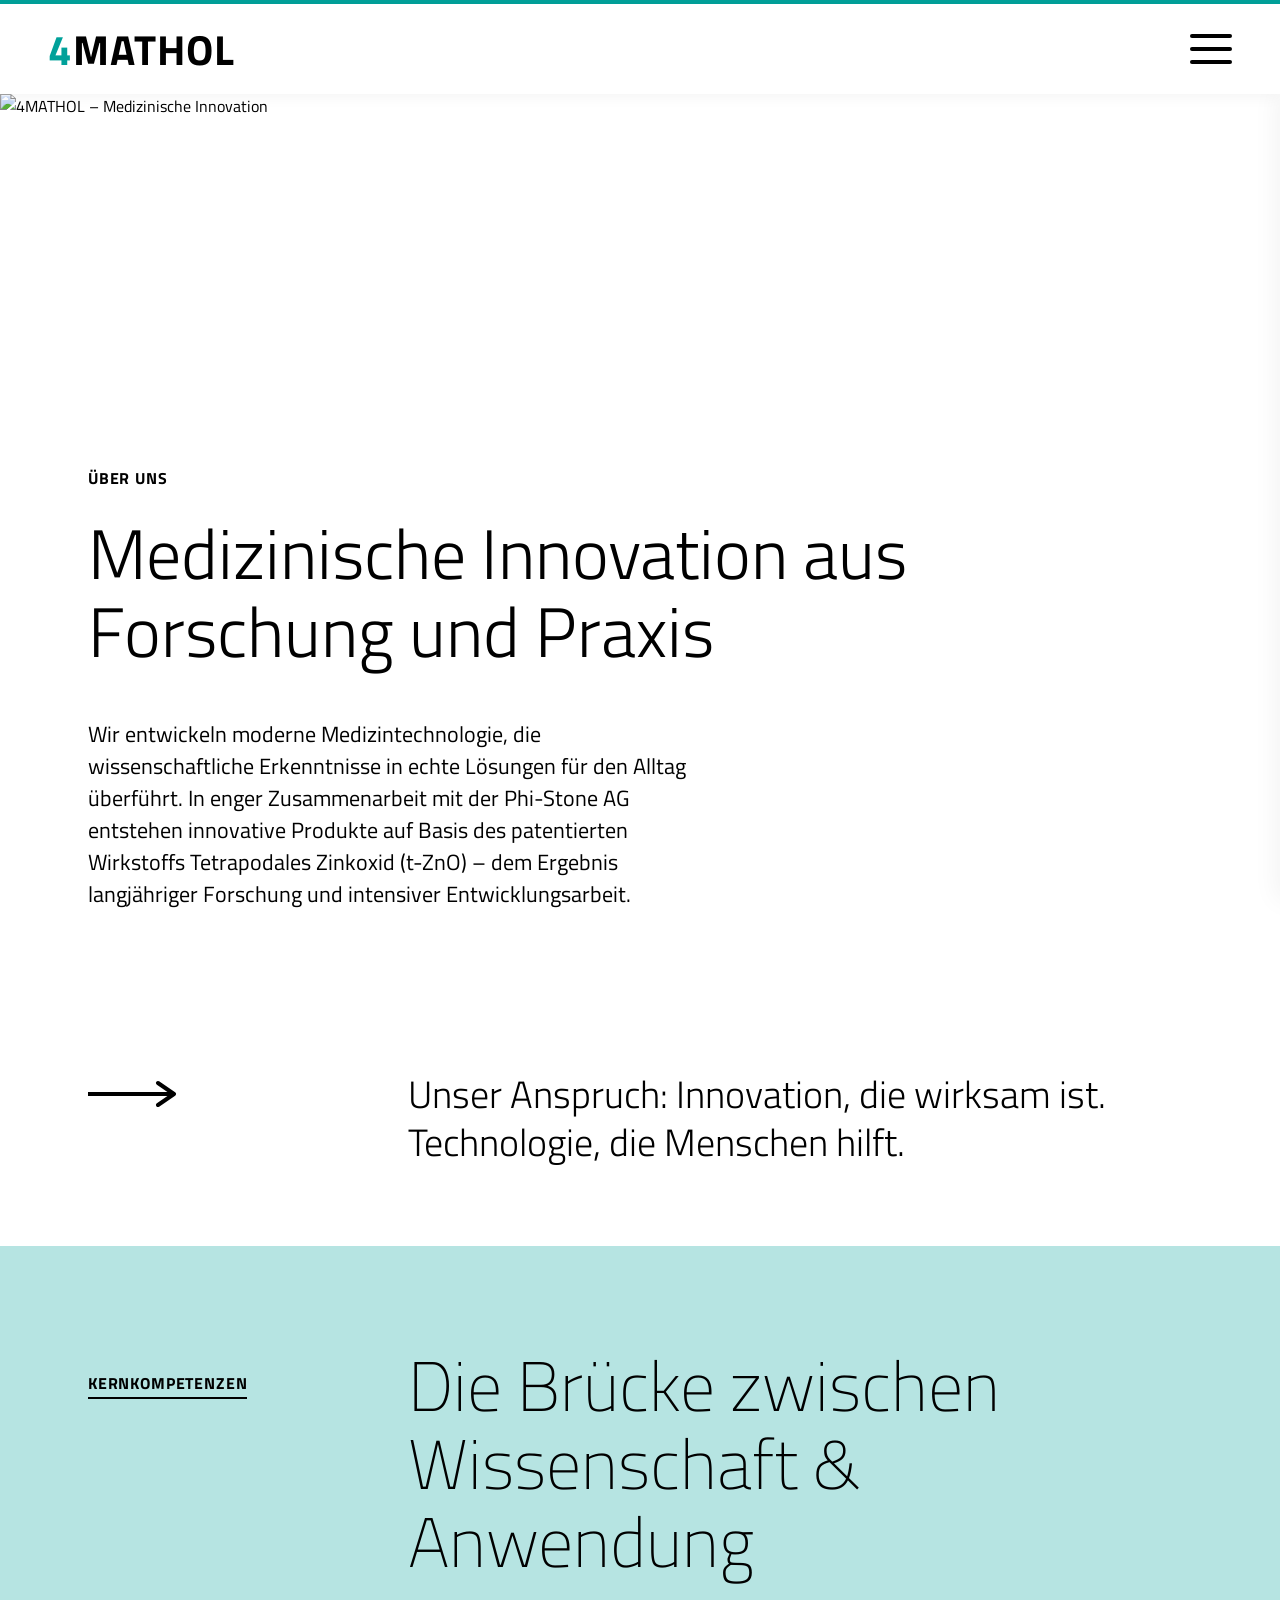
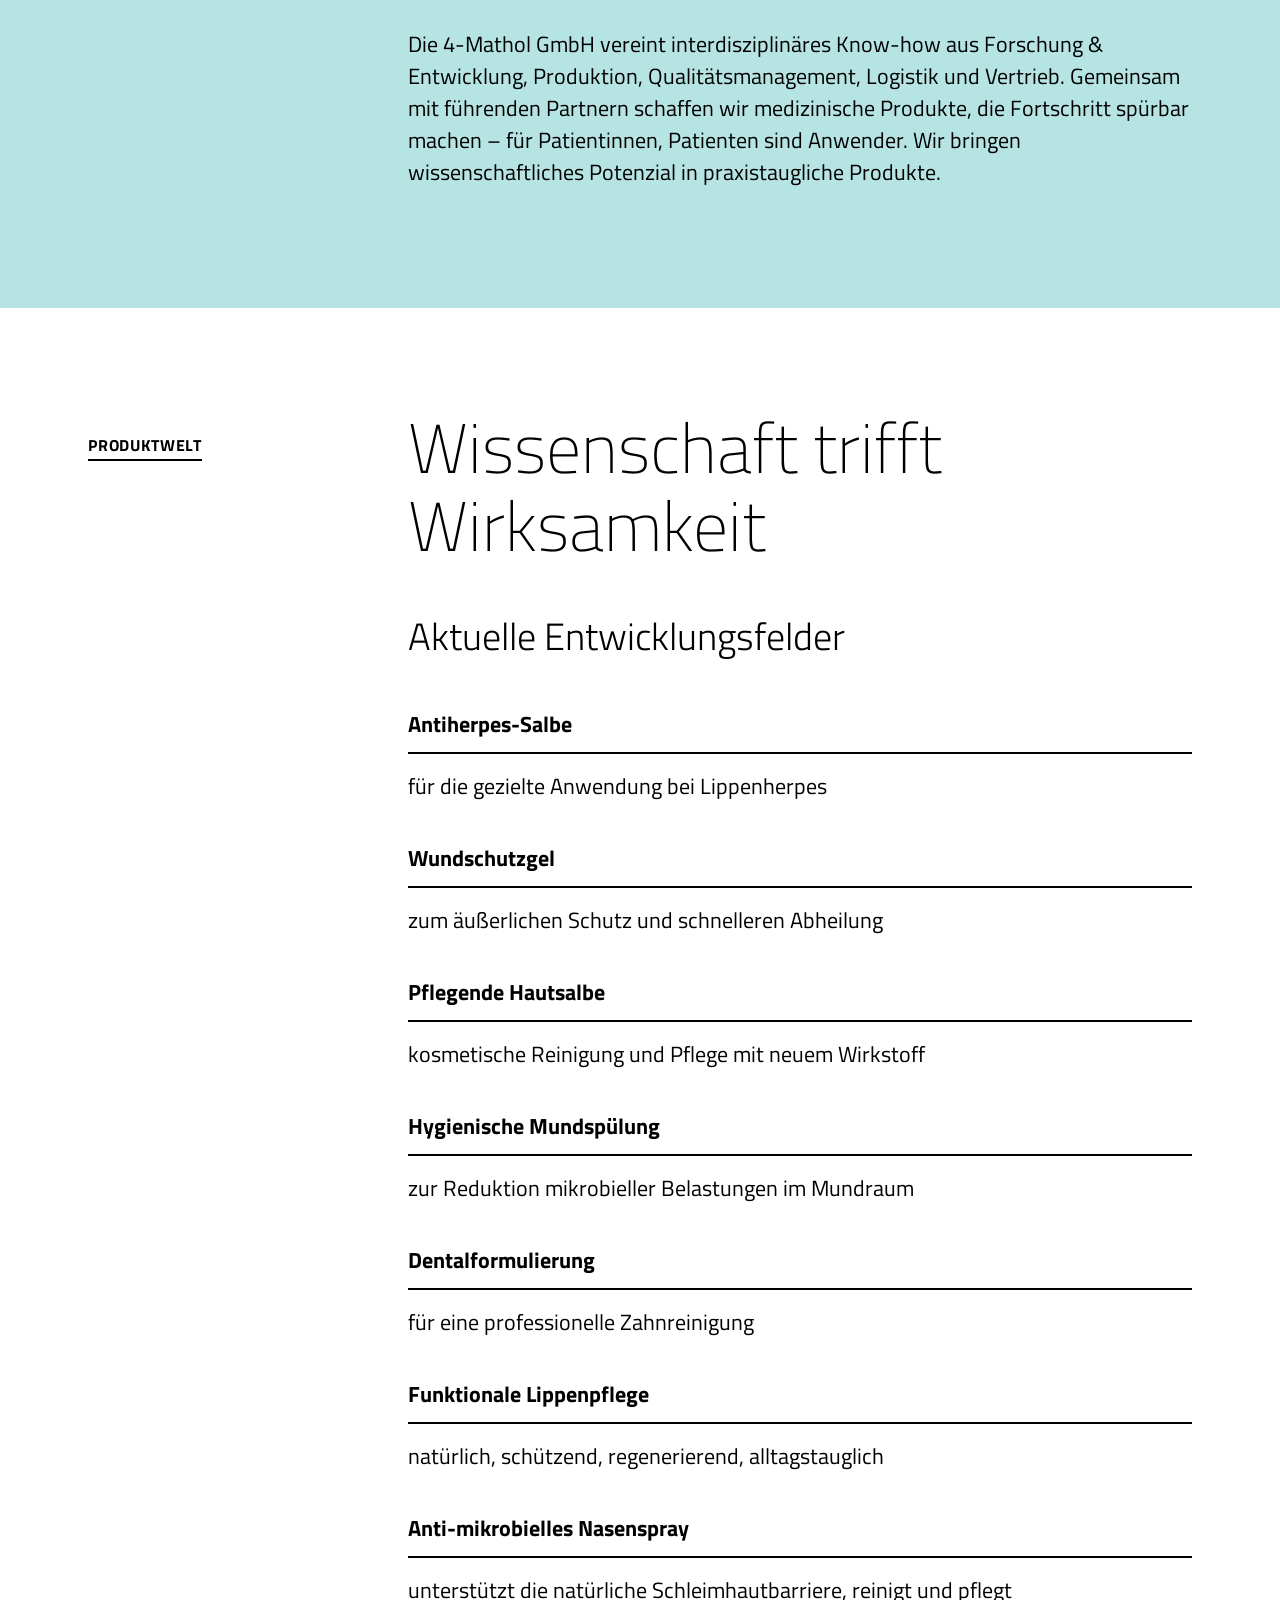
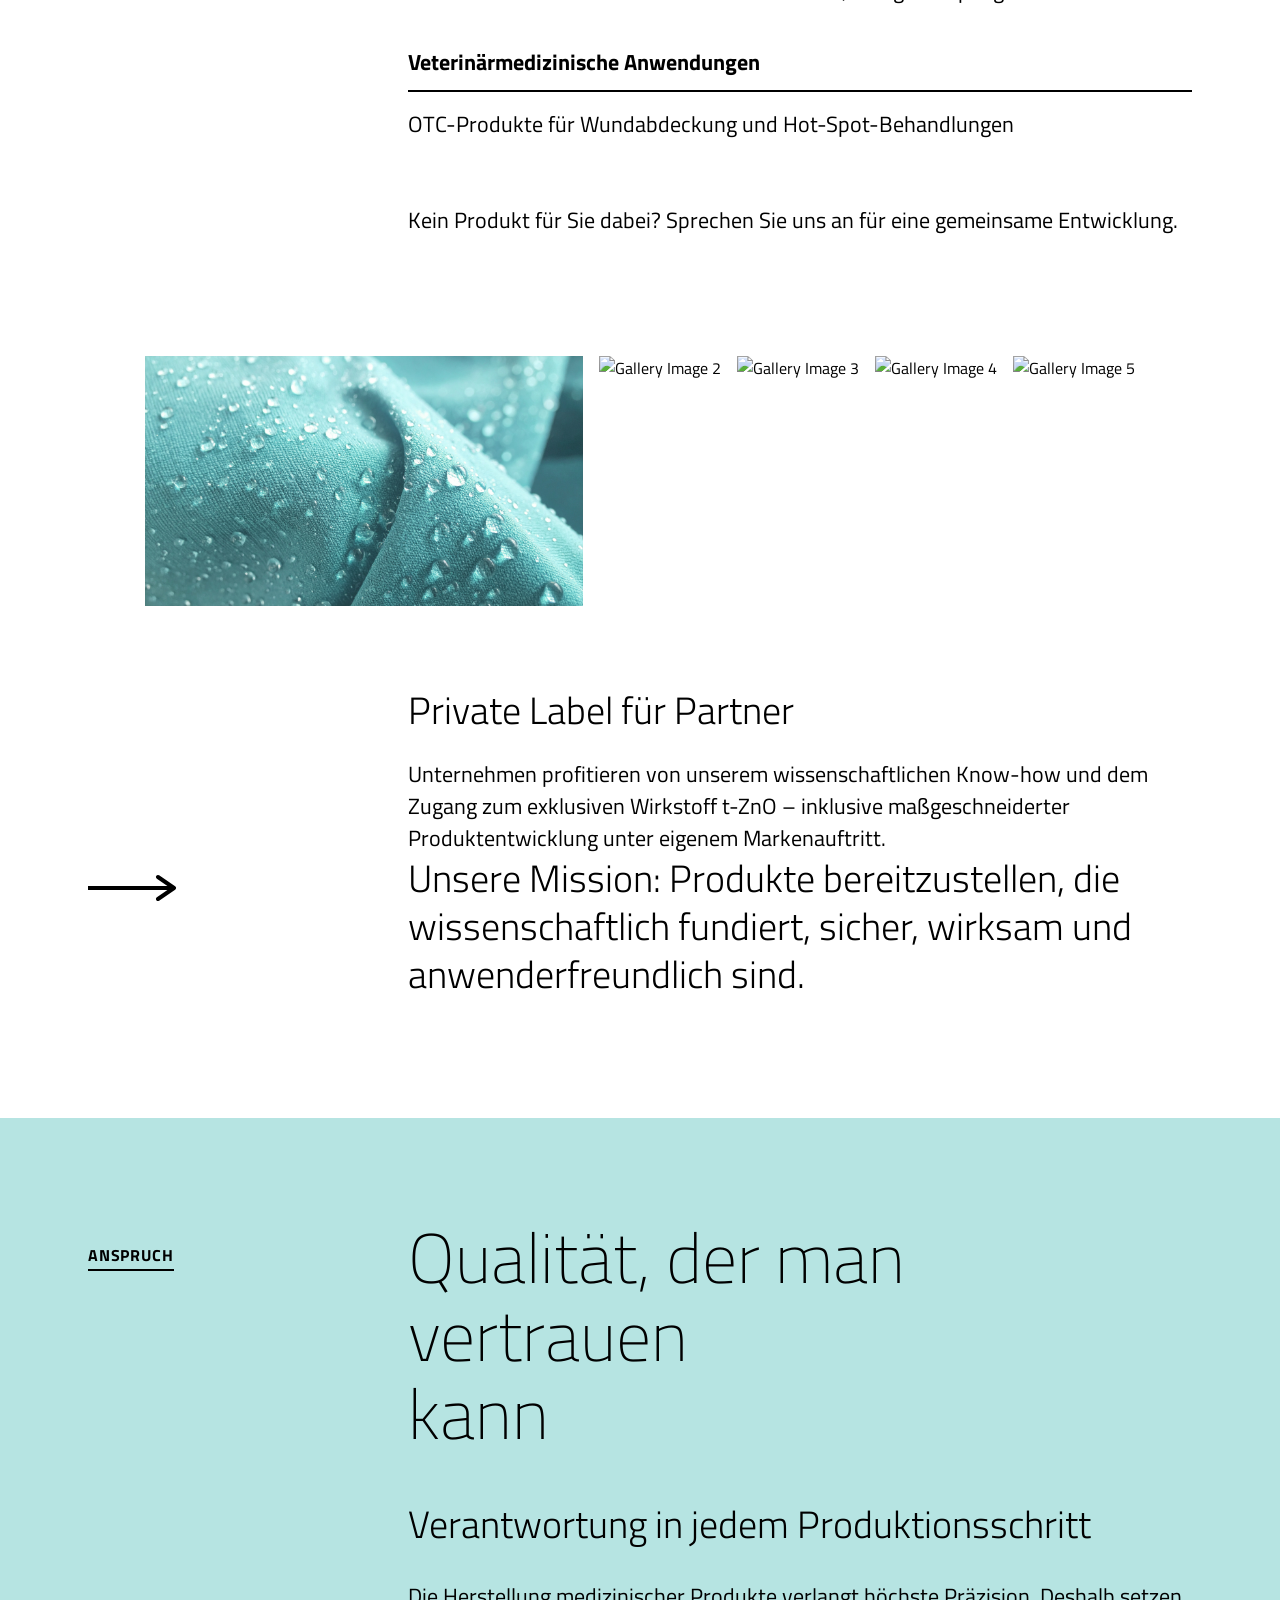
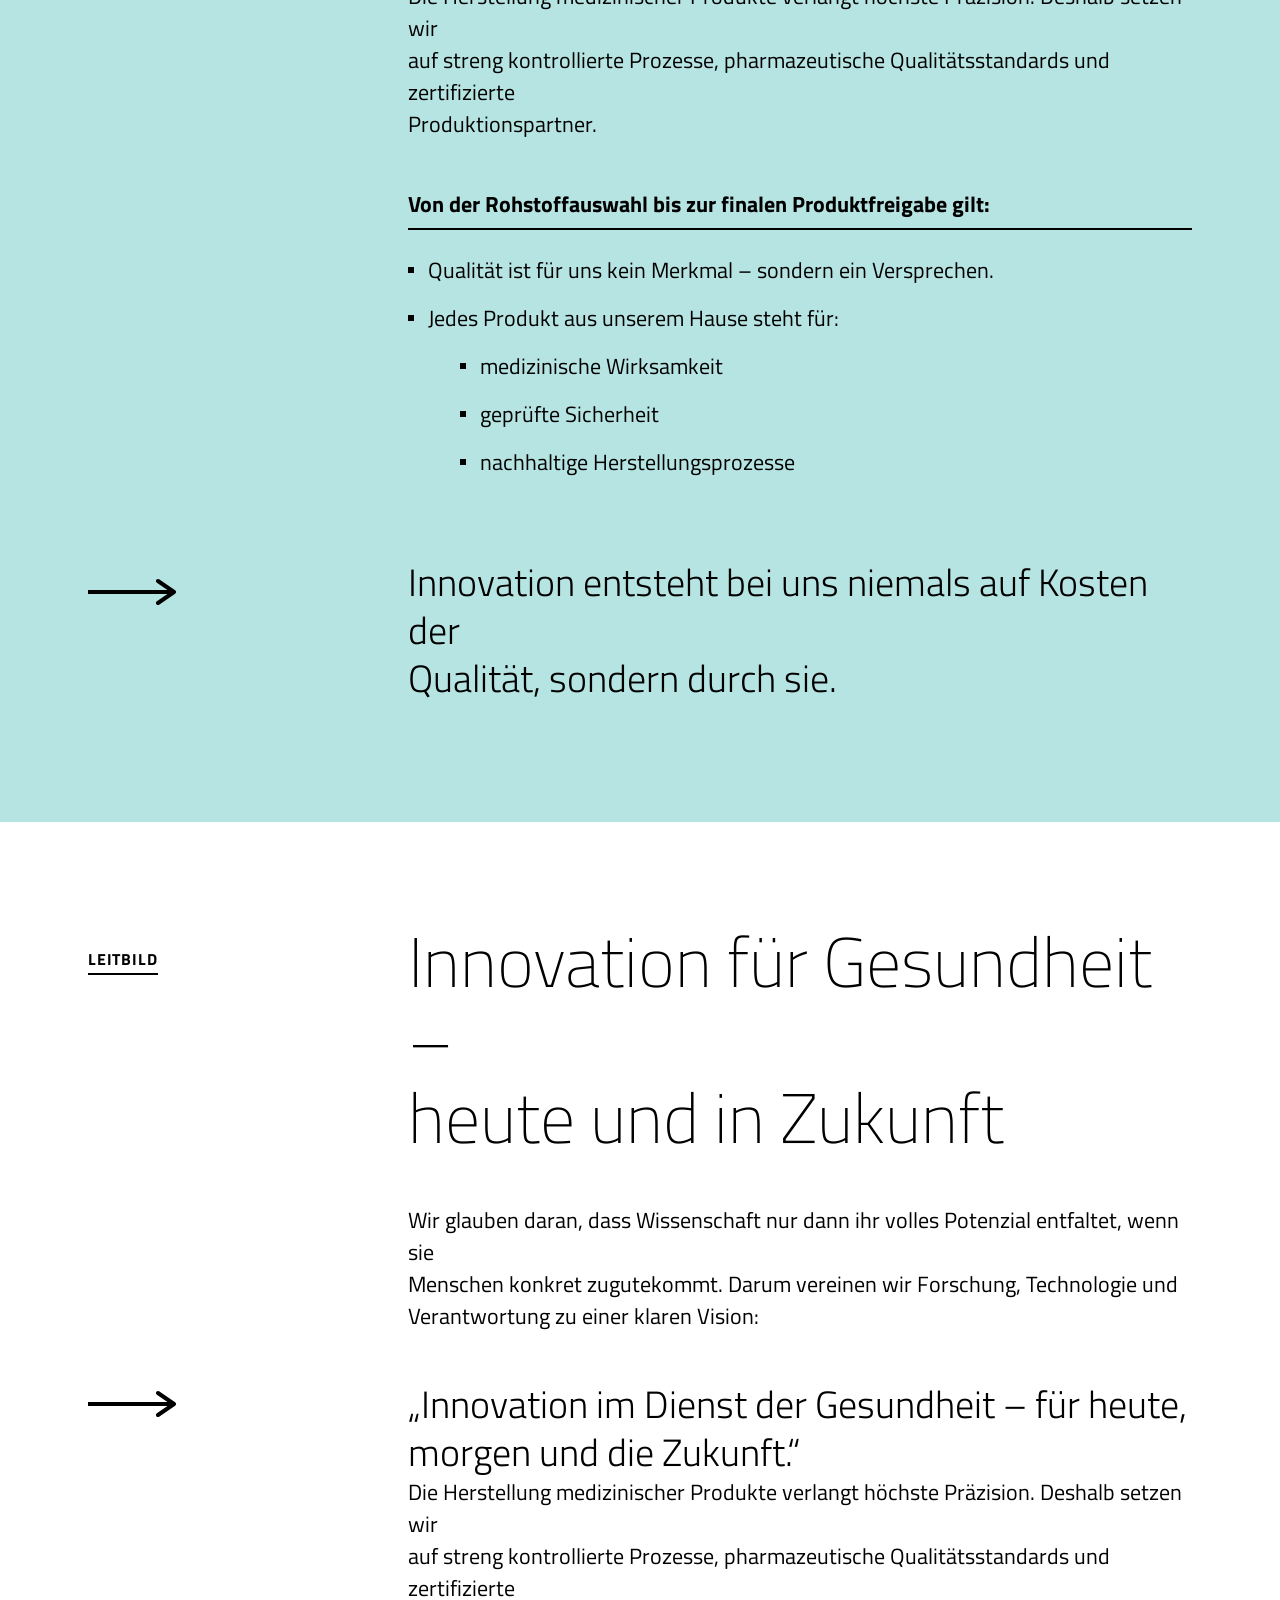
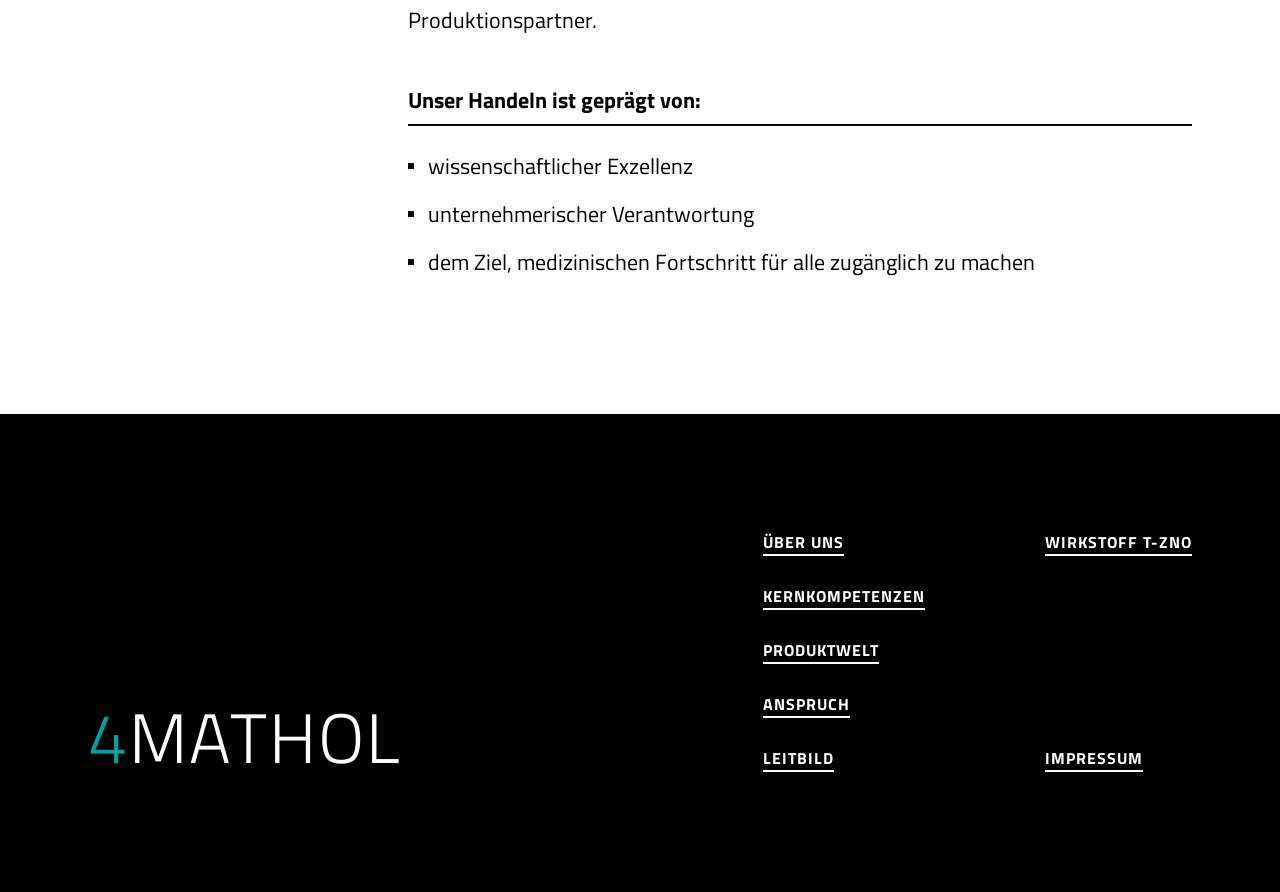
==== index.html @ 03e2a2c7 "Rename home-main.html to index.html for Vercel deployment" ====
<!DOCTYPE html>
<html lang="de">
<head>
  <meta charset="UTF-8" />
  <meta name="viewport" content="width=device-width, initial-scale=1.0" />
  <title>4MATHOL</title>
  <link rel="preconnect" href="https://fonts.googleapis.com" />
  <link rel="preconnect" href="https://fonts.gstatic.com" crossorigin />
  <link href="https://fonts.googleapis.com/css2?family=Titillium+Web:wght@200;300;400;600;700&display=swap" rel="stylesheet" />
  <link rel="stylesheet" href="style.css" />
</head>
<body>

  <!-- ── Navbar ── -->
  <header class="navbar">
    <a href="#" class="navbar__logo">
      <span class="navbar__logo-number">4</span>
      <span class="navbar__logo-text">MATHOL</span>
    </a>
    <button class="navbar__hamburger" aria-label="Menü öffnen">
      <span></span>
      <span></span>
      <span></span>
    </button>
  </header>

  <!-- ── Menu Overlay ── -->
  <div class="menu-overlay" id="menuOverlay">
    <div class="menu-overlay__content">
      <a href="index.html" class="menu-overlay__link">ÜBER UNS</a>
      <a href="index.html" class="menu-overlay__link">KERNKOMPETENZEN</a>
      <a href="index.html" class="menu-overlay__link">PRODUKTWELT</a>
      <a href="index.html" class="menu-overlay__link">ANSPRUCH</a>
      <a href="index.html" class="menu-overlay__link">LEITBILD</a>
      <a href="4Mathol und der Wirkstoff t-ZnO.html" class="menu-overlay__link">WIRKSTOFF T-ZnO</a>
      <a href="#" class="menu-overlay__link">IMPRESSUM</a>
    </div>
  </div>

  <!-- ── Hero ── -->
  <section class="hero">
    <img
      src="Public/images/Headerbild_AS-1776262522+169664974-300.png"
      alt="4MATHOL – Medizinische Innovation"
    />
  </section>

  <!-- ── Über Uns ── -->
  <section class="section-ueber-uns">
    <span class="section-label">Über uns</span>
    <h1 class="section-headline">
      Medizinische Innovation aus<br>
      Forschung und Praxis
    </h1>
    <p class="section-body">
      Wir entwickeln moderne Medizintechnologie, die wissenschaftliche Erkenntnisse in
      echte Lösungen für den Alltag überführt. In enger Zusammenarbeit mit der Phi-Stone
      AG entstehen innovative Produkte auf Basis des patentierten Wirkstoffs Tetrapodales
      Zinkoxid (t-ZnO) – dem Ergebnis langjähriger Forschung und intensiver
      Entwicklungsarbeit.
    </p>
  </section>

  <!-- ── Anspruch ── -->
  <section class="section-anspruch">
    <div class="container-2col">
      <div class="col-left">
        <svg width="90" height="28" viewBox="0 0 90 28" fill="none" xmlns="http://www.w3.org/2000/svg" class="anspruch-arrow">
          <path d="M0 14H86M70 3L86 14L70 25" stroke="black" stroke-width="4" stroke-linejoin="round" stroke-linecap="round"/>
        </svg>
      </div>
      <div class="col-right">
        <h2 class="anspruch-text">
          Unser Anspruch: Innovation, die wirksam ist.<br>
          Technologie, die Menschen hilft.
        </h2>
      </div>
    </div>
  </section>

  <!-- ── Kernkompetenzen ── -->
  <section class="section-kernkompetenzen">
    <div class="container-2col">
      <div class="col-left">
        <span class="kern-label">KERNKOMPETENZEN</span>
      </div>
      <div class="col-right">
        <h2 class="kern-headline">Die Brücke zwischen<br>Wissenschaft & Anwendung</h2>
        <p class="kern-body">
          Die 4-Mathol GmbH vereint interdisziplinäres Know-how aus Forschung & Entwicklung, Produktion, Qualitätsmanagement, Logistik und Vertrieb. Gemeinsam mit führenden Partnern schaffen wir medizinische Produkte, die Fortschritt spürbar machen – für Patientinnen, Patienten sind Anwender. Wir bringen wissenschaftliches Potenzial in praxistaugliche Produkte.
        </p>
      </div>
    </div>
  </section>

  <!-- ── Produktwelt ── -->
  <section class="section-produktwelt">
    <div class="container-2col">
      <div class="col-left">
        <span class="produkt-label">PRODUKTWELT</span>
      </div>
      <div class="col-right">
        <h2 class="produkt-headline">Wissenschaft trifft<br>Wirksamkeit</h2>
        <h3 class="produkt-subhead">Aktuelle Entwicklungsfelder</h3>
        
        <div class="produkt-list">
          <div class="produkt-item">
            <h4 class="produkt-title">Antiherpes-Salbe</h4>
            <p class="produkt-desc">für die gezielte Anwendung bei Lippenherpes</p>
          </div>
          <div class="produkt-item">
            <h4 class="produkt-title">Wundschutzgel</h4>
            <p class="produkt-desc">zum äußerlichen Schutz und schnelleren Abheilung</p>
          </div>
          <div class="produkt-item">
            <h4 class="produkt-title">Pflegende Hautsalbe</h4>
            <p class="produkt-desc">kosmetische Reinigung und Pflege mit neuem Wirkstoff</p>
          </div>
          <div class="produkt-item">
            <h4 class="produkt-title">Hygienische Mundspülung</h4>
            <p class="produkt-desc">zur Reduktion mikrobieller Belastungen im Mundraum</p>
          </div>
          <div class="produkt-item">
            <h4 class="produkt-title">Dentalformulierung</h4>
            <p class="produkt-desc">für eine professionelle Zahnreinigung</p>
          </div>
          <div class="produkt-item">
            <h4 class="produkt-title">Funktionale Lippenpflege</h4>
            <p class="produkt-desc">natürlich, schützend, regenerierend, alltagstauglich</p>
          </div>
          <div class="produkt-item">
            <h4 class="produkt-title">Anti-mikrobielles Nasenspray</h4>
            <p class="produkt-desc">unterstützt die natürliche Schleimhautbarriere, reinigt und pflegt</p>
          </div>
          <div class="produkt-item">
            <h4 class="produkt-title">Veterinärmedizinische Anwendungen</h4>
            <p class="produkt-desc">OTC-Produkte für Wundabdeckung und Hot-Spot-Behandlungen</p>
          </div>
        </div>

        <p class="produkt-footer">Kein Produkt für Sie dabei? Sprechen Sie uns an für eine gemeinsame Entwicklung.</p>
      </div>
    </div>
  </section>

  <!-- ── Image Gallery & Private Label ── -->
  <section class="section-privatelabel">
    <div class="image-gallery">
      <img src="Public/images/AdobeStock_1532538144-1.jpg" alt="Gallery Image 1" />
      <img src="Public/images/AdobeStock_158917552-1.jpg" alt="Gallery Image 2" />
      <img src="Public/images/AdobeStock_313424211-1.jpg" alt="Gallery Image 3" />
      <img src="Public/images/AdobeStock_387077274-1.jpg" alt="Gallery Image 4" />
      <img src="Public/images/AdobeStock_417827758-1.jpg" alt="Gallery Image 5" />
    </div>

    <div class="container-2col private-label-info">
      <div class="col-left"></div>
      <div class="col-right">
        <h3 class="private-label-title">Private Label für Partner</h3>
        <p class="private-label-desc">
          Unternehmen profitieren von unserem wissenschaftlichen Know-how und dem Zugang
          zum exklusiven Wirkstoff t-ZnO – inklusive maßgeschneiderter Produktentwicklung
          unter eigenem Markenauftritt.
        </p>
      </div>
    </div>

    <div class="container-2col mission-info">
      <div class="col-left">
        <svg width="90" height="28" viewBox="0 0 90 28" fill="none" xmlns="http://www.w3.org/2000/svg" class="anspruch-arrow">
          <path d="M0 14H86M70 3L86 14L70 25" stroke="black" stroke-width="4" stroke-linejoin="round" stroke-linecap="round"/>
        </svg>
      </div>
      <div class="col-right">
        <h2 class="mission-text">
          Unsere Mission: Produkte bereitzustellen, die<br>
          wissenschaftlich fundiert, sicher, wirksam und<br>
          anwenderfreundlich sind.
        </h2>
      </div>
    </div>
  </section>

  <!-- ── Anspruch: Qualität ── -->
  <section class="section-qualitaet">
    <div class="container-2col">
      <div class="col-left">
        <span class="kern-label">ANSPRUCH</span>
      </div>
      <div class="col-right">
        <h2 class="qualitaet-headline">Qualität, der man vertrauen<br>kann</h2>
        <h3 class="qualitaet-subhead">Verantwortung in jedem Produktionsschritt</h3>
        <p class="qualitaet-body">
          Die Herstellung medizinischer Produkte verlangt höchste Präzision. Deshalb setzen wir<br>
          auf streng kontrollierte Prozesse, pharmazeutische Qualitätsstandards und zertifizierte<br>
          Produktionspartner.
        </p>

        <div class="qualitaet-list-container">
          <h4 class="qualitaet-list-title">Von der Rohstoffauswahl bis zur finalen Produktfreigabe gilt:</h4>
          
          <ul class="qualitaet-list">
            <li>Qualität ist für uns kein Merkmal – sondern ein Versprechen.</li>
            <li>Jedes Produkt aus unserem Hause steht für:
              <ul class="qualitaet-sublist">
                <li>medizinische Wirksamkeit</li>
                <li>geprüfte Sicherheit</li>
                <li>nachhaltige Herstellungsprozesse</li>
              </ul>
            </li>
          </ul>
        </div>
      </div>
    </div>

    <div class="container-2col mission-info">
      <div class="col-left">
        <svg width="90" height="28" viewBox="0 0 90 28" fill="none" xmlns="http://www.w3.org/2000/svg" class="anspruch-arrow">
          <path d="M0 14H86M70 3L86 14L70 25" stroke="black" stroke-width="4" stroke-linejoin="round" stroke-linecap="round"/>
        </svg>
      </div>
      <div class="col-right">
        <h2 class="mission-text">
          Innovation entsteht bei uns niemals auf Kosten der<br>
          Qualität, sondern durch sie.
        </h2>
      </div>
    </div>
  </section>

  <!-- ── Section: Leitbild ── -->
  <section class="section-leitbild">
    <div class="container-2col">
      <div class="col-left">
        <span class="kern-label">LEITBILD</span>
      </div>
      <div class="col-right">
        <h2 class="leitbild-headline">Innovation für Gesundheit –<br>heute und in Zukunft</h2>
        <p class="leitbild-body">
          Wir glauben daran, dass Wissenschaft nur dann ihr volles Potenzial entfaltet, wenn sie<br>
          Menschen konkret zugutekommt. Darum vereinen wir Forschung, Technologie und<br>
          Verantwortung zu einer klaren Vision:
        </p>
      </div>
    </div>

    <div class="container-2col leitbild-quote-section">
      <div class="col-left">
        <svg width="90" height="28" viewBox="0 0 90 28" fill="none" xmlns="http://www.w3.org/2000/svg" class="anspruch-arrow">
          <path d="M0 14H86M70 3L86 14L70 25" stroke="black" stroke-width="4" stroke-linejoin="round" stroke-linecap="round"/>
        </svg>
      </div>
      <div class="col-right">
        <h2 class="leitbild-quote">
          „Innovation im Dienst der Gesundheit – für heute,<br>
          morgen und die Zukunft.“
        </h2>
      </div>
    </div>

    <div class="container-2col">
      <div class="col-left"></div>
      <div class="col-right">
        <p class="leitbild-body">
          Die Herstellung medizinischer Produkte verlangt höchste Präzision. Deshalb setzen wir<br>
          auf streng kontrollierte Prozesse, pharmazeutische Qualitätsstandards und zertifizierte<br>
          Produktionspartner.
        </p>

        <div class="leitbild-list-container">
          <h4 class="leitbild-list-title">Unser Handeln ist geprägt von:</h4>
          <ul class="leitbild-list">
            <li>wissenschaftlicher Exzellenz</li>
            <li>unternehmerischer Verantwortung</li>
            <li>dem Ziel, medizinischen Fortschritt für alle zugänglich zu machen</li>
          </ul>
        </div>
      </div>
    </div>
  </section>

  <!-- ── Footer ── -->
  <footer class="footer">
    <div class="footer__container">
      <a href="#" class="footer__logo">
        <span class="footer__logo-number">4</span><span class="footer__logo-text">MATHOL</span>
      </a>
      <div class="footer__links">
        <div class="footer__col">
          <a href="#" class="footer__link">ÜBER UNS</a>
          <a href="#" class="footer__link">KERNKOMPETENZEN</a>
          <a href="#" class="footer__link">PRODUKTWELT</a>
          <a href="#" class="footer__link">ANSPRUCH</a>
          <a href="#" class="footer__link">LEITBILD</a>
        </div>
        <div class="footer__col footer__col--right">
          <a href="4Mathol und der Wirkstoff t-ZnO.html" class="footer__link">WIRKSTOFF T-ZnO</a>
          <a href="#" class="footer__link">IMPRESSUM</a>
        </div>
      </div>
    </div>
  </footer>

  <script>
    document.addEventListener("DOMContentLoaded", () => {
      const hamburger = document.querySelector('.navbar__hamburger');
      const overlay = document.getElementById('menuOverlay');
      const links = document.querySelectorAll('.menu-overlay__link');

      if (hamburger && overlay) {
        hamburger.addEventListener('click', () => {
          overlay.classList.toggle('open');
          hamburger.classList.toggle('open');
        });

        links.forEach(link => {
          link.addEventListener('click', () => {
            overlay.classList.remove('open');
            hamburger.classList.remove('open');
          });
        });
      }
    });
  </script>
</body>
</html>
---- style.css ----
/* ── Design Tokens ────────────────────────────────────────── */
:root {
  --color-white:      #FFFFFF;
  --color-teal:       #00A19A;
  --color-teal-light: #B6E4E2;
  --color-black:      #000000;

  --font-family: 'Titillium Web', sans-serif;

  --fs-70: 70px;
  --fs-38: 38px;
  --fs-22: 22px;
  --fs-16: 16px;

  --lh-78: 78px;
  --lh-48: 48px;
  --lh-32: 32px;
  --lh-24: 24px;

  --fw-200: 200;
  --fw-300: 300;
  --fw-400: 400;
  --fw-700: 700;
}

/* ── Reset ───────────────────────────────────────────────── */
*, *::before, *::after {
  box-sizing: border-box;
  margin: 0;
  padding: 0;
}

body {
  font-family: var(--font-family);
  color: var(--color-black);
  background: var(--color-white);
  overflow-x: hidden;
}

/* ── Top accent line ─────────────────────────────────────── */
body::before {
  content: '';
  display: block;
  width: 100%;
  height: 4px;
  background: var(--color-teal);
}

/* ── Navbar ──────────────────────────────────────────────── */
.navbar {
  display: flex;
  align-items: center;
  justify-content: space-between;
  padding: 24px 48px;
  background: var(--color-white);
  position: sticky;
  top: 0;
  z-index: 100;
  box-shadow: 0 2px 15px rgba(0,0,0,0.05);
}

.navbar__logo {
  display: flex;
  align-items: baseline;
  font-family: var(--font-family);
  font-weight: var(--fw-700);
  font-size: 42px;
  letter-spacing: 1px;
  text-decoration: none;
  line-height: 1;
}

.navbar__logo-number {
  color: var(--color-teal);
}

.navbar__logo-text {
  color: var(--color-black);
}

.navbar__hamburger {
  display: flex;
  flex-direction: column;
  justify-content: space-between;
  width: 42px;
  height: 30px;
  cursor: pointer;
  background: none;
  border: none;
  padding: 0;
}

.navbar__hamburger span {
  display: block;
  width: 100%;
  height: 4px;
  background: var(--color-black);
  border-radius: 2px;
}

/* ── Hero ────────────────────────────────────────────────── */
.hero {
  width: 100%;
  height: 300px;
  overflow: hidden;
  position: relative;
}

.hero img {
  width: 100%;
  height: 100%;
  object-fit: cover;
  object-position: center center;
  display: block;
}

/* ── Section: Über Uns ───────────────────────────────────── */
.section-ueber-uns {
  padding: 72px 48px 80px;
  max-width: 1200px;
  margin: 0 auto;
}

.section-label {
  font-family: var(--font-family);
  font-weight: var(--fw-700);
  font-size: var(--fs-16);
  line-height: var(--lh-24);
  letter-spacing: 0.83px;
  text-transform: uppercase;
  color: var(--color-black);
  margin-bottom: 24px;
  display: block;
}

.section-headline {
  font-family: var(--font-family);
  font-weight: var(--fw-300);
  font-size: var(--fs-70);
  line-height: var(--lh-78);
  letter-spacing: 0;
  color: var(--color-black);
  margin-bottom: 48px;
  max-width: 820px;
}

.section-body {
  font-family: var(--font-family);
  font-weight: var(--fw-400);
  font-size: var(--fs-22);
  line-height: var(--lh-32);
  letter-spacing: 0;
  color: var(--color-black);
  max-width: 620px;
}

/* ── Section: Anspruch ─────────────────────────────────────── */
.section-anspruch {
  background-color: var(--color-white);
  padding: 80px 0 80px;
}

.section-anspruch .container-2col {
  display: grid;
  grid-template-columns: 320px 1fr;
  max-width: 1200px;
  margin: 0 auto;
  padding: 0 48px;
  align-items: start;
}

.anspruch-arrow {
  margin-top: 10px;
}

.anspruch-text {
  font-family: var(--font-family);
  font-style: normal;
  font-weight: var(--fw-300);
  font-size: var(--fs-38);
  line-height: var(--lh-48);
  color: var(--color-black);
}

/* ── Section: Kernkompetenzen ──────────────────────────────── */
.section-kernkompetenzen {
  background-color: var(--color-teal-light);
  padding: 100px 0 120px;
}

.section-kernkompetenzen .container-2col {
  display: grid;
  grid-template-columns: 320px 1fr;
  max-width: 1200px;
  margin: 0 auto;
  padding: 0 48px;
  align-items: start;
}

.kern-label {
  font-family: var(--font-family);
  font-style: normal;
  font-weight: var(--fw-700);
  font-size: var(--fs-16);
  line-height: var(--lh-24);
  letter-spacing: 0.83px;
  color: var(--color-black);
  text-transform: uppercase;
  display: inline-block;
  border-bottom: 2px solid var(--color-black);
  padding-bottom: 2px;
  margin-top: 25px;
}

.kern-headline {
  font-family: var(--font-family);
  font-style: normal;
  font-weight: var(--fw-200);
  font-size: var(--fs-70);
  line-height: var(--lh-78);
  color: var(--color-black);
  margin-bottom: 48px;
}

.kern-body {
  font-family: var(--font-family);
  font-style: normal;
  font-weight: var(--fw-400);
  font-size: var(--fs-22);
  line-height: var(--lh-32);
  color: var(--color-black);
}

@media (max-width: 900px) {
  .section-anspruch .container-2col,
  .section-kernkompetenzen .container-2col {
    grid-template-columns: 1fr;
    gap: 32px;
  }
  .kern-label {
    margin-top: 0;
  }
}

/* ── Section: Produktwelt ──────────────────────────────────── */
.section-produktwelt {
  background-color: var(--color-white);
  padding: 100px 0 120px;
}

.section-produktwelt .container-2col {
  display: grid;
  grid-template-columns: 320px 1fr;
  max-width: 1200px;
  margin: 0 auto;
  padding: 0 48px;
  align-items: start;
}

.produkt-label {
  font-family: var(--font-family);
  font-style: normal;
  font-weight: var(--fw-700);
  font-size: var(--fs-16);
  line-height: var(--lh-24);
  letter-spacing: 0.83px;
  color: var(--color-black);
  text-transform: uppercase;
  display: inline-block;
  border-bottom: 2px solid var(--color-black);
  padding-bottom: 2px;
  margin-top: 25px;
}

.produkt-headline {
  font-family: var(--font-family);
  font-style: normal;
  font-weight: var(--fw-200);
  font-size: var(--fs-70);
  line-height: var(--lh-78);
  color: var(--color-black);
  margin-bottom: 48px;
}

.produkt-subhead {
  font-family: var(--font-family);
  font-style: normal;
  font-weight: var(--fw-300);
  font-size: var(--fs-38);
  line-height: var(--lh-48);
  color: var(--color-black);
  margin-bottom: 48px;
}

.produkt-list {
  display: flex;
  flex-direction: column;
  gap: 40px;
  margin-bottom: 64px;
}

.produkt-item {
  display: flex;
  flex-direction: column;
}

.produkt-title {
  font-family: var(--font-family);
  font-style: normal;
  font-weight: var(--fw-700);
  font-size: var(--fs-22);
  line-height: var(--lh-32);
  color: var(--color-black);
  padding-bottom: 12px;
  border-bottom: 2px solid var(--color-black);
  margin-bottom: 16px;
}

.produkt-desc {
  font-family: var(--font-family);
  font-style: normal;
  font-weight: var(--fw-400);
  font-size: var(--fs-22);
  line-height: var(--lh-32);
  color: var(--color-black);
}

.produkt-footer {
  font-family: var(--font-family);
  font-style: normal;
  font-weight: var(--fw-400);
  font-size: var(--fs-22);
  line-height: var(--lh-32);
  color: var(--color-black);
}

@media (max-width: 900px) {
  .section-produktwelt .container-2col {
    grid-template-columns: 1fr;
    gap: 32px;
  }
  .produkt-label {
    margin-top: 0;
  }
}

/* ── Section: Private Label ────────────────────────────────── */
.section-privatelabel {
  background-color: var(--color-white);
  padding: 0 0 120px;
}

.image-gallery {
  display: flex;
  gap: 16px;
  width: 100vw;
  position: relative;
  left: 50%;
  right: 50%;
  margin-left: -50vw;
  margin-right: -50vw;
  overflow: hidden;
  margin-bottom: 80px;
  justify-content: center;
}

.image-gallery img {
  height: 250px;
  width: auto;
  object-fit: cover;
  flex-shrink: 0;
}

.section-privatelabel .container-2col {
  display: grid;
  grid-template-columns: 320px 1fr;
  max-width: 1200px;
  margin: 0 auto;
  padding: 0 48px;
  align-items: start;
}

.private-label-info {
  margin-bottom: 120px;
}

.private-label-title {
  font-family: var(--font-family);
  font-style: normal;
  font-weight: var(--fw-300);
  font-size: var(--fs-38);
  line-height: var(--lh-48);
  color: var(--color-black);
  margin-bottom: 24px;
}

.private-label-desc {
  font-family: var(--font-family);
  font-style: normal;
  font-weight: var(--fw-400);
  font-size: var(--fs-22);
  line-height: var(--lh-32);
  color: var(--color-black);
  max-width: 860px;
}

.mission-text {
  font-family: var(--font-family);
  font-style: normal;
  font-weight: var(--fw-300);
  font-size: var(--fs-38);
  line-height: var(--lh-48);
  color: var(--color-black);
}

.mission-info .col-left {
  margin-top: 10px;
}

@media (max-width: 900px) {
  .section-privatelabel .container-2col {
    grid-template-columns: 1fr;
    gap: 32px;
  }
  .image-gallery {
    justify-content: flex-start;
    overflow-x: auto;
  }
}

/* ── Section: Qualität ─────────────────────────────────────── */
.section-qualitaet {
  background-color: var(--color-teal-light);
  padding: 100px 0 120px;
}

.section-qualitaet .container-2col {
  display: grid;
  grid-template-columns: 320px 1fr;
  max-width: 1200px;
  margin: 0 auto;
  padding: 0 48px;
  align-items: start;
}

.qualitaet-headline {
  font-family: var(--font-family);
  font-style: normal;
  font-weight: var(--fw-200);
  font-size: var(--fs-70);
  line-height: var(--lh-78);
  color: var(--color-black);
  margin-bottom: 48px;
}

.qualitaet-subhead {
  font-family: var(--font-family);
  font-style: normal;
  font-weight: var(--fw-300);
  font-size: var(--fs-38);
  line-height: var(--lh-48);
  color: var(--color-black);
  margin-bottom: 32px;
}

.qualitaet-body {
  font-family: var(--font-family);
  font-style: normal;
  font-weight: var(--fw-400);
  font-size: var(--fs-22);
  line-height: var(--lh-32);
  color: var(--color-black);
  max-width: 860px;
  margin-bottom: 48px;
}

.qualitaet-list-container {
  margin-bottom: 80px;
  max-width: 900px;
}

.qualitaet-list-title {
  font-family: var(--font-family);
  font-style: normal;
  font-weight: var(--fw-700);
  font-size: var(--fs-22);
  line-height: var(--lh-32);
  color: var(--color-black);
  padding-bottom: 8px;
  border-bottom: 2px solid var(--color-black);
  margin-bottom: 24px;
}

.qualitaet-list {
  list-style: none;
  padding: 0;
  margin: 0;
}

.qualitaet-list > li {
  font-family: var(--font-family);
  font-style: normal;
  font-weight: var(--fw-400);
  font-size: var(--fs-22);
  line-height: var(--lh-32);
  color: var(--color-black);
  position: relative;
  padding-left: 20px;
  margin-bottom: 16px;
}

.qualitaet-list > li::before {
  content: '';
  position: absolute;
  left: 0;
  top: 13px;
  width: 6px;
  height: 6px;
  background-color: var(--color-black);
}

.qualitaet-sublist {
  list-style: none;
  padding: 0;
  margin: 16px 0 0 32px;
}

.qualitaet-sublist > li {
  font-family: var(--font-family);
  font-style: normal;
  font-weight: var(--fw-400);
  font-size: var(--fs-22);
  line-height: var(--lh-32);
  color: var(--color-black);
  position: relative;
  padding-left: 20px;
  margin-bottom: 16px;
}

.qualitaet-sublist > li::before {
  content: '';
  position: absolute;
  left: 0;
  top: 13px;
  width: 6px;
  height: 6px;
  background-color: var(--color-black);
}

@media (max-width: 900px) {
  .section-qualitaet .container-2col {
    grid-template-columns: 1fr;
    gap: 32px;
  }
}

/* ── Section: Leitbild ─────────────────────────────────────── */
.section-leitbild {
  background-color: var(--color-white);
  padding: 100px 0 120px;
}

.section-leitbild .container-2col {
  display: grid;
  grid-template-columns: 320px 1fr;
  max-width: 1200px;
  margin: 0 auto;
  padding: 0 48px;
  align-items: start;
}

.leitbild-headline {
  font-family: var(--font-family);
  font-style: normal;
  font-weight: var(--fw-200);
  font-size: var(--fs-70);
  line-height: var(--lh-78);
  color: var(--color-black);
  margin-bottom: 48px;
}

.leitbild-body {
  font-family: var(--font-family);
  font-style: normal;
  font-weight: var(--fw-400);
  font-size: var(--fs-22);
  line-height: var(--lh-32);
  color: var(--color-black);
  max-width: 860px;
  margin-bottom: 48px;
}

.leitbild-quote-section {
  margin-bottom: 48px;
}

.leitbild-quote {
  font-family: var(--font-family);
  font-style: normal;
  font-weight: var(--fw-300);
  font-size: var(--fs-38);
  line-height: var(--lh-48);
  color: var(--color-black);
  max-width: 860px;
}

.leitbild-list-container {
  margin-bottom: 0px;
  max-width: 900px;
}

.leitbild-list-title {
  font-family: var(--font-family);
  font-style: normal;
  font-weight: var(--fw-700);
  font-size: var(--fs-22);
  line-height: var(--lh-32);
  color: var(--color-black);
  padding-bottom: 8px;
  border-bottom: 2px solid var(--color-black);
  margin-bottom: 24px;
}

.leitbild-list {
  list-style: none;
  padding: 0;
  margin: 0;
}

.leitbild-list > li {
  font-family: var(--font-family);
  font-style: normal;
  font-weight: var(--fw-400);
  font-size: var(--fs-22);
  line-height: var(--lh-32);
  color: var(--color-black);
  position: relative;
  padding-left: 20px;
  margin-bottom: 16px;
}

.leitbild-list > li::before {
  content: '';
  position: absolute;
  left: 0;
  top: 13px;
  width: 6px;
  height: 6px;
  background-color: var(--color-black);
}

@media (max-width: 900px) {
  .section-leitbild .container-2col {
    grid-template-columns: 1fr;
    gap: 32px;
  }
}

/* ── Section: t-ZnO Intro ──────────────────────────────────── */
.section-tzno-intro {
  background-color: var(--color-white);
  padding: 80px 0;
}

.section-tzno-intro .container-2col {
  display: grid;
  grid-template-columns: 320px 1fr;
  max-width: 1200px;
  margin: 0 auto;
  padding: 0 48px;
  align-items: start;
}

.headline-tzno {
  font-family: var(--font-family);
  font-style: normal;
  font-weight: var(--fw-200);
  font-size: var(--fs-70);
  line-height: var(--lh-78);
  color: var(--color-teal);
}

@media (max-width: 900px) {
  .section-tzno-intro .container-2col {
    grid-template-columns: 1fr;
    gap: 32px;
  }
}

/* ── Section: t-ZnO Beschreibung ───────────────────────────── */
.section-tzno-beschreibung {
  background-color: var(--color-white);
  padding: 20px 0 100px;
}

.section-tzno-beschreibung .container-2col {
  display: grid;
  grid-template-columns: 320px 1fr;
  max-width: 1200px;
  margin: 0 auto;
  padding: 0 48px;
  align-items: start;
}

@media (max-width: 900px) {
  .section-tzno-beschreibung .container-2col {
    grid-template-columns: 1fr;
    gap: 32px;
  }
}

/* ── Section: Wirkprinzip ──────────────────────────────────── */
.section-wirkprinzip {
  background-color: var(--color-teal-light);
  padding: 100px 0 120px;
}

.section-wirkprinzip .container-2col {
  display: grid;
  grid-template-columns: 320px 1fr;
  max-width: 1200px;
  margin: 0 auto;
  padding: 0 48px;
  align-items: start;
}

@media (max-width: 900px) {
  .section-wirkprinzip .container-2col {
    grid-template-columns: 1fr;
    gap: 32px;
  }
}

/* ── Section: Patente ──────────────────────────────────────── */
.section-patente {
  background-color: var(--color-teal);
  padding: 100px 0 120px;
}

.section-patente .container-2col {
  display: grid;
  grid-template-columns: 320px 1fr;
  max-width: 1200px;
  margin: 0 auto;
  padding: 0 48px;
  align-items: start;
}

.section-patente .kern-label {
  color: var(--color-white);
  border-bottom-color: var(--color-white);
}

.section-patente .kern-headline {
  color: var(--color-white);
}

.section-patente .qualitaet-list-title {
  color: var(--color-white);
  border-bottom-color: var(--color-white);
}

.section-patente .qualitaet-list > li {
  color: var(--color-white);
  margin-bottom: 24px;
}

.section-patente .qualitaet-list > li::before {
  background-color: var(--color-white);
}

@media (max-width: 900px) {
  .section-patente .container-2col {
    grid-template-columns: 1fr;
    gap: 32px;
  }
}

/* ── Section: Anwendungsbereiche ───────────────────────────── */
.section-anwendungsbereiche {
  background-color: var(--color-white);
  padding: 100px 0 120px;
}

.section-anwendungsbereiche .container-2col {
  display: grid;
  grid-template-columns: 320px 1fr;
  max-width: 1200px;
  margin: 0 auto;
  padding: 0 48px;
  align-items: start;
}

@media (max-width: 900px) {
  .section-anwendungsbereiche .container-2col {
    grid-template-columns: 1fr;
    gap: 32px;
  }
}

/* ── Section: Forschung ────────────────────────────────────── */
.section-forschung {
  background-color: var(--color-white);
  padding: 100px 0 120px;
}

.section-forschung .container-2col {
  display: grid;
  grid-template-columns: 320px 1fr;
  max-width: 1200px;
  margin: 0 auto;
  padding: 0 48px;
  align-items: start;
}

@media (max-width: 900px) {
  .section-forschung .container-2col {
    grid-template-columns: 1fr;
    gap: 32px;
  }
}

/* ── Section: Nachweise ────────────────────────────────────── */
.section-nachweise {
  background-color: var(--color-teal-light);
  padding: 100px 0 120px;
}

.section-nachweise .container-2col {
  display: grid;
  grid-template-columns: 320px 1fr;
  max-width: 1200px;
  margin: 0 auto;
  padding: 0 48px;
  align-items: start;
}

.section-nachweise .container-2col.align-center {
  align-items: center;
}

@media (max-width: 900px) {
  .section-nachweise .container-2col {
    grid-template-columns: 1fr;
    gap: 32px;
  }
}

/* ── Section: Zusammenfassung ──────────────────────────────── */
.section-zusammenfassung {
  background-color: var(--color-teal);
  padding: 100px 0 120px;
}

.section-zusammenfassung .container-2col {
  display: grid;
  grid-template-columns: 320px 1fr;
  max-width: 1200px;
  margin: 0 auto;
  padding: 0 48px;
  align-items: start;
}

.section-zusammenfassung .kern-label,
.section-zusammenfassung .kern-headline,
.section-zusammenfassung .qualitaet-list-title,
.section-zusammenfassung .qualitaet-list > li {
  color: var(--color-white);
}

.section-zusammenfassung .kern-label,
.section-zusammenfassung .qualitaet-list-title {
  border-bottom-color: var(--color-white);
}

.section-zusammenfassung .qualitaet-list > li::before {
  background-color: var(--color-white);
}

@media (max-width: 900px) {
  .section-zusammenfassung .container-2col {
    grid-template-columns: 1fr;
    gap: 32px;
  }
}

/* ── Section: Impressum ────────────────────────────────────── */
.section-impressum .container-2col {
  display: grid;
  grid-template-columns: 320px 1fr;
  max-width: 1200px;
  margin: 0 auto;
  padding: 0 48px;
  align-items: start;
}

@media (max-width: 900px) {
  .section-impressum .container-2col {
    grid-template-columns: 1fr;
    gap: 32px;
  }
}

/* ── Menu Overlay ──────────────────────────────────────────── */
.menu-overlay {
  position: fixed;
  top: 90px;
  right: -400px;
  width: 400px;
  max-width: 100vw;
  height: calc(100vh - 90px);
  background-color: var(--color-white);
  box-shadow: -4px 0 24px rgba(0, 0, 0, 0.05);
  display: flex;
  flex-direction: column;
  justify-content: flex-start;
  align-items: flex-start;
  padding: 64px 48px;
  z-index: 99;
  transition: right 0.3s ease-in-out;
}

.menu-overlay.open {
  right: 0;
}

.menu-overlay__content {
  display: flex;
  flex-direction: column;
  gap: 32px;
  text-align: left;
  width: 100%;
}

.menu-overlay__link {
  text-decoration: none;
  font-family: var(--font-family);
  font-weight: var(--fw-700);
  font-size: 24px;
  letter-spacing: 2px;
  color: var(--color-black);
  border-bottom: 2px solid transparent;
  text-transform: uppercase;
  transition: border-bottom-color 0.2s ease, color 0.2s ease;
  padding-bottom: 4px;
}

.menu-overlay__link:hover,
.menu-overlay__link.active {
  color: var(--color-teal);
  border-bottom-color: var(--color-teal);
}

.navbar__hamburger span {
  transition: transform 0.3s ease, opacity 0.3s ease;
}

.navbar__hamburger.open span:nth-child(1) {
  transform: translateY(13px) rotate(45deg);
}

.navbar__hamburger.open span:nth-child(2) {
  opacity: 0;
}

.navbar__hamburger.open span:nth-child(3) {
  transform: translateY(-13px) rotate(-45deg);
}

/* ── Footer ────────────────────────────────────────────────── */
.footer {
  background-color: var(--color-black);
  padding: 120px 0;
}

.footer__container {
  display: flex;
  justify-content: space-between;
  align-items: flex-end;
  max-width: 1200px;
  margin: 0 auto;
  padding: 0 48px;
}

.footer__logo {
  font-family: var(--font-family);
  font-weight: var(--fw-300);
  font-size: var(--fs-70);
  letter-spacing: 2px;
  line-height: 1;
  text-decoration: none;
}

.footer__logo-number {
  color: var(--color-teal);
}

.footer__logo-text {
  color: var(--color-white);
}

.footer__links {
  display: flex;
  gap: 120px;
}

.footer__col {
  display: flex;
  flex-direction: column;
  gap: 32px;
  align-items: flex-start;
}

.footer__col--right {
  justify-content: space-between;
  gap: 32px;
}

.footer__link {
  font-family: var(--font-family);
  font-weight: var(--fw-700);
  font-size: var(--fs-16);
  line-height: 1;
  letter-spacing: 1px;
  color: var(--color-white);
  text-transform: uppercase;
  text-decoration: none;
  border-bottom: 2px solid var(--color-white);
  padding-bottom: 4px;
  transition: border-bottom-color 0.2s ease;
}

.footer__link:hover,
.footer__link--active {
  border-bottom-color: var(--color-teal);
}

@media (max-width: 900px) {
  .footer__container {
    flex-direction: column;
    align-items: flex-start;
    gap: 64px;
  }
  .footer__links {
    flex-direction: column;
    gap: 48px;
    width: 100%;
  }
}
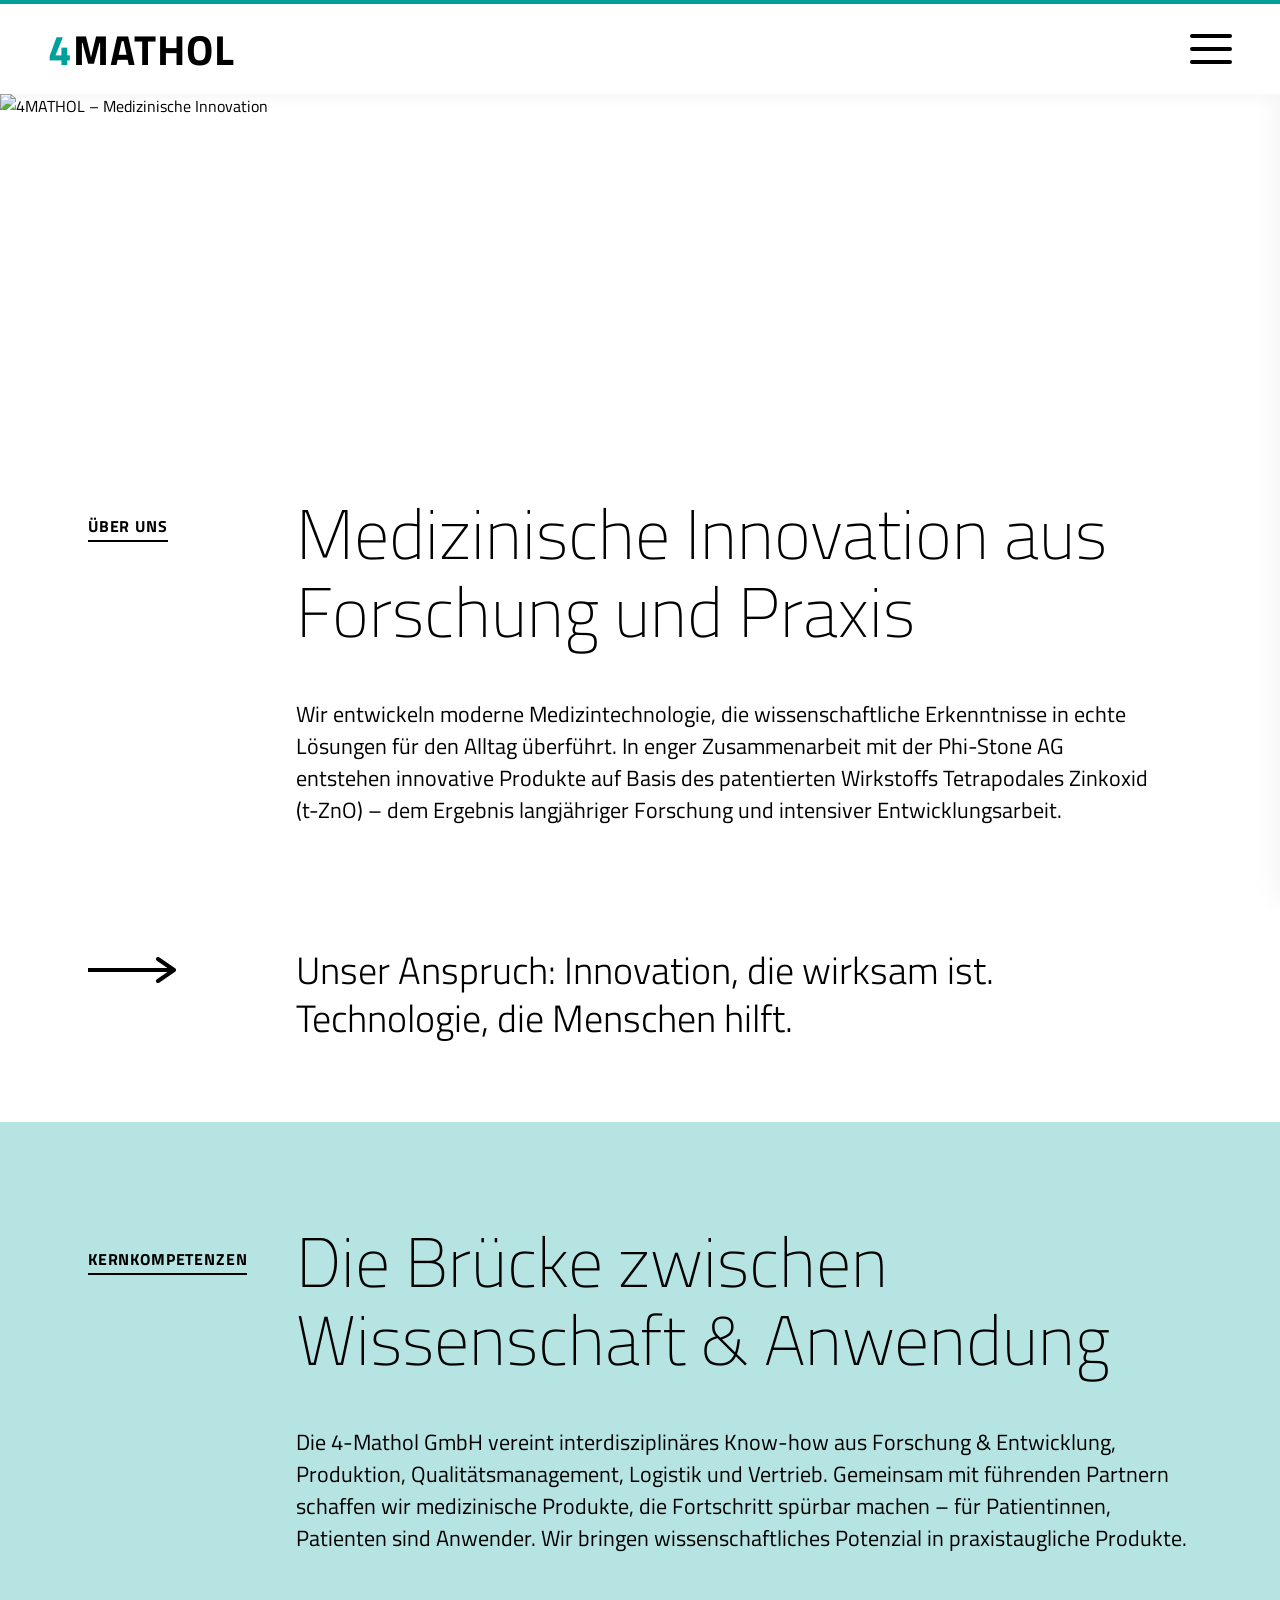
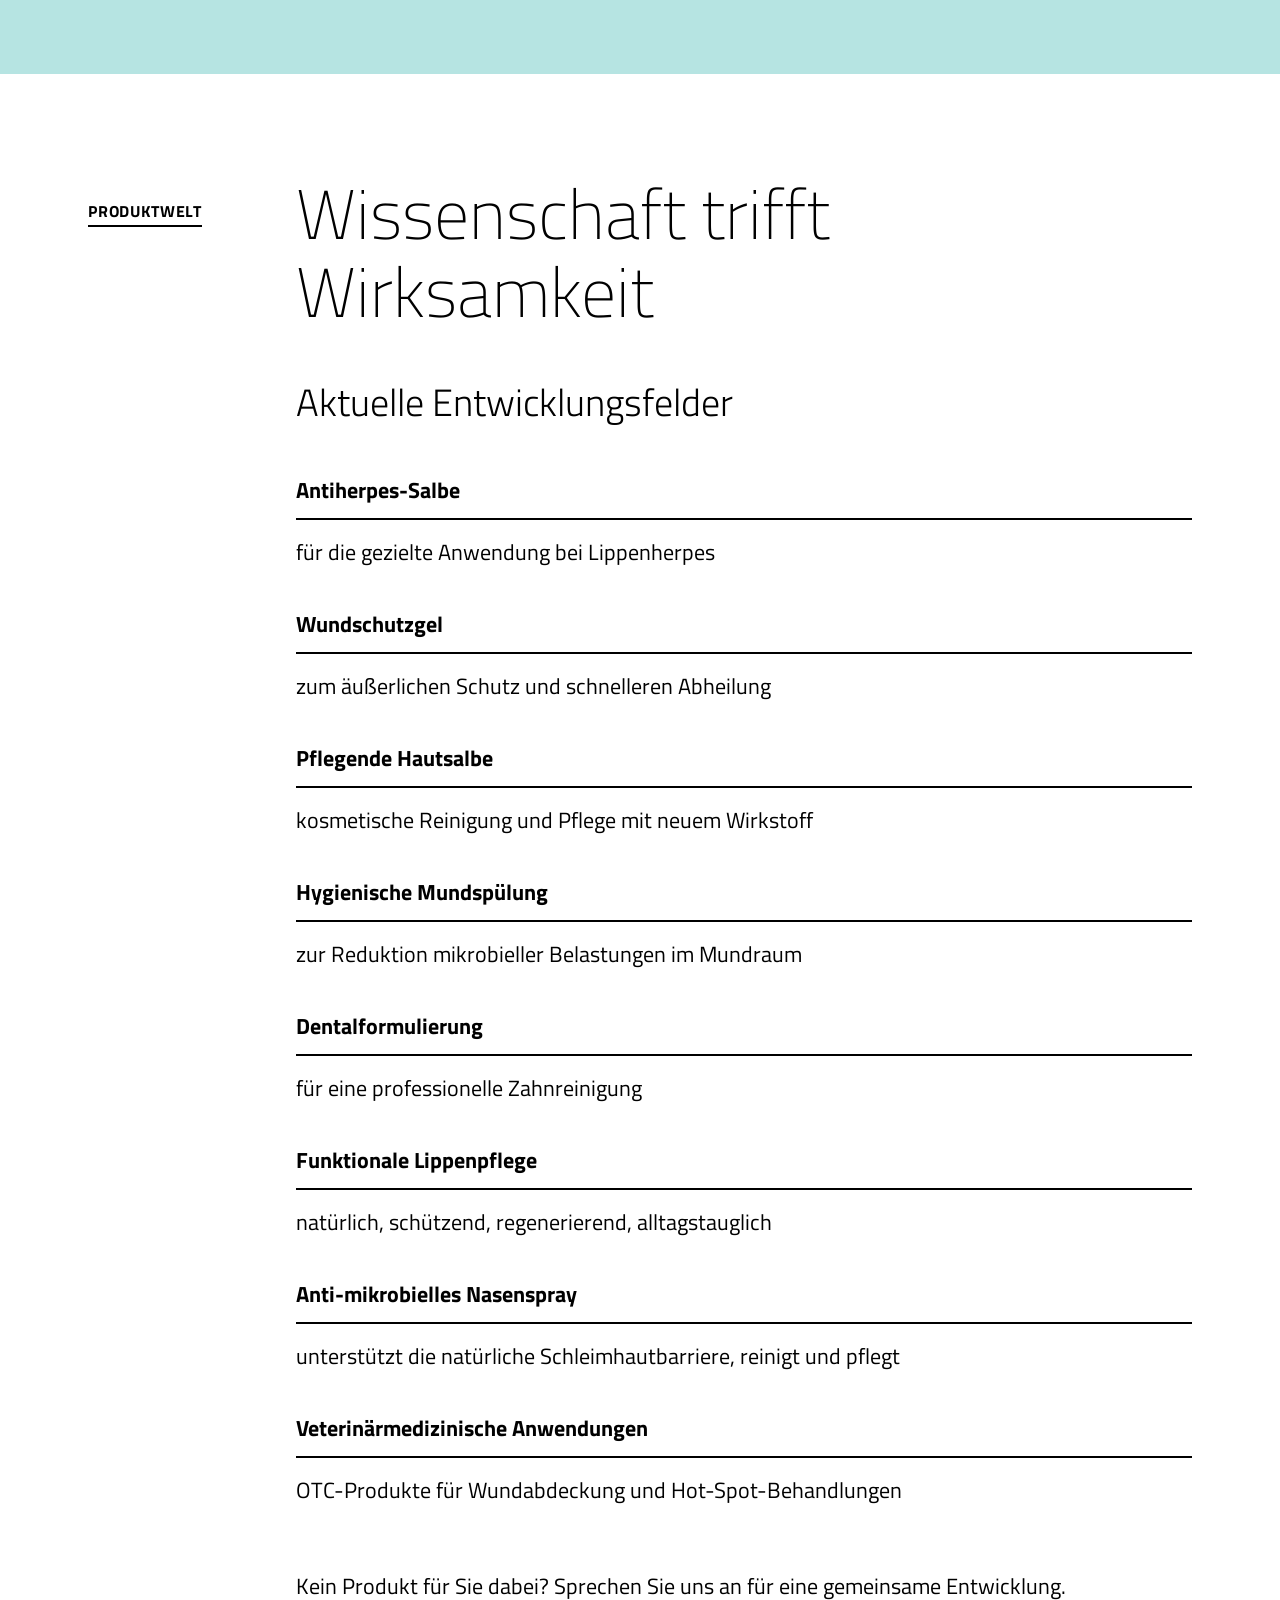
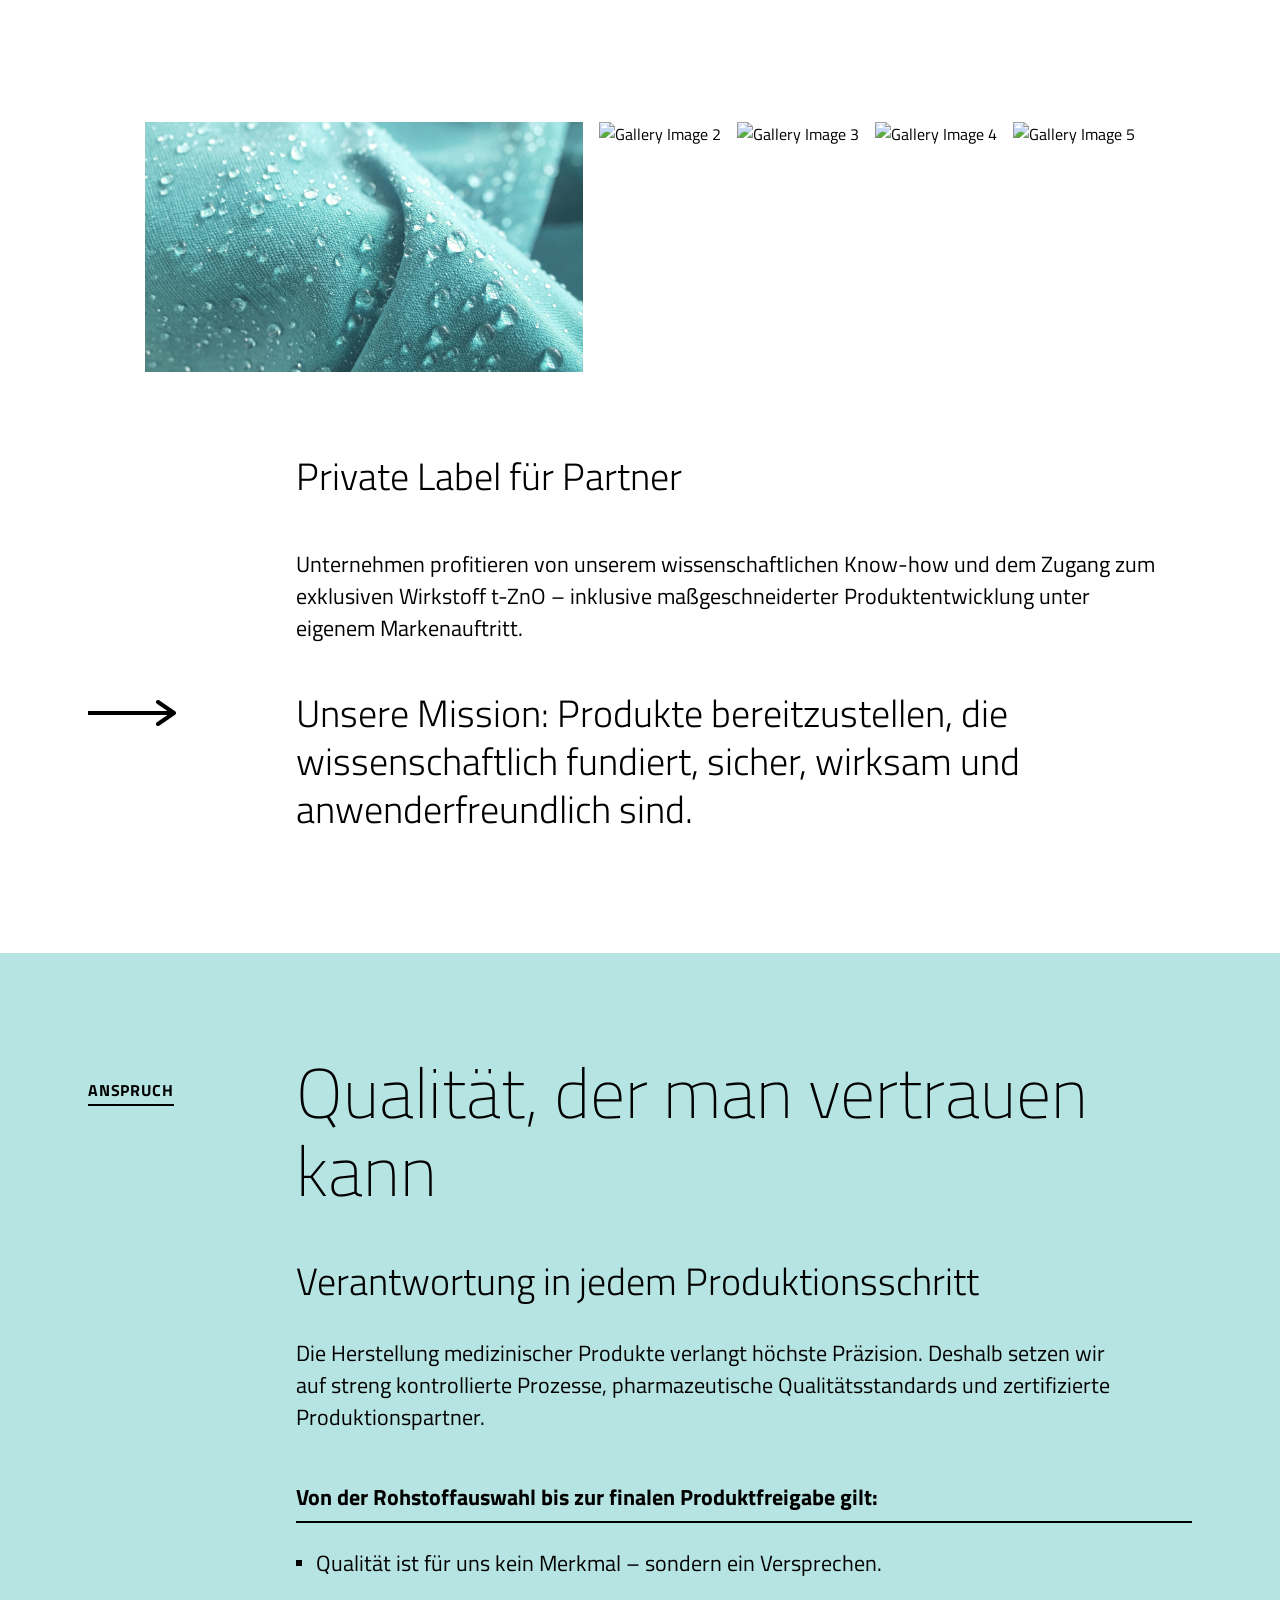
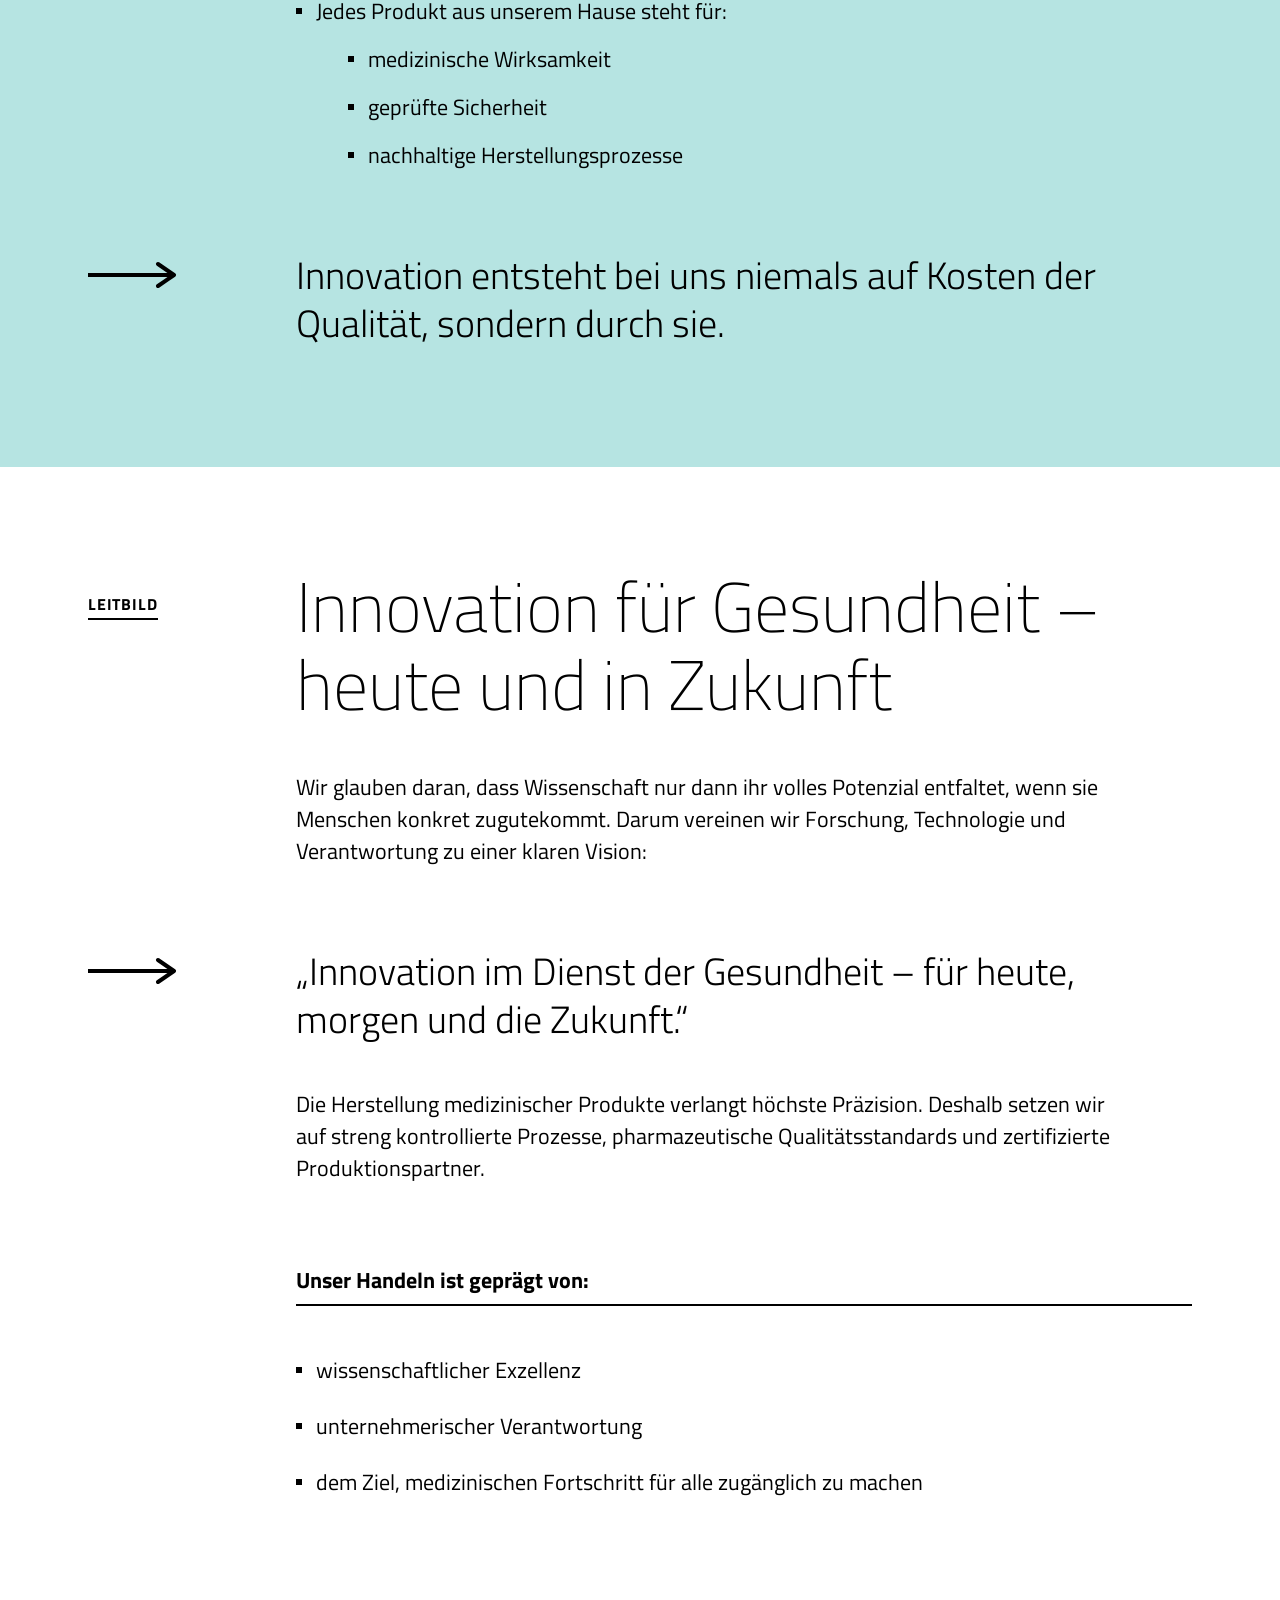
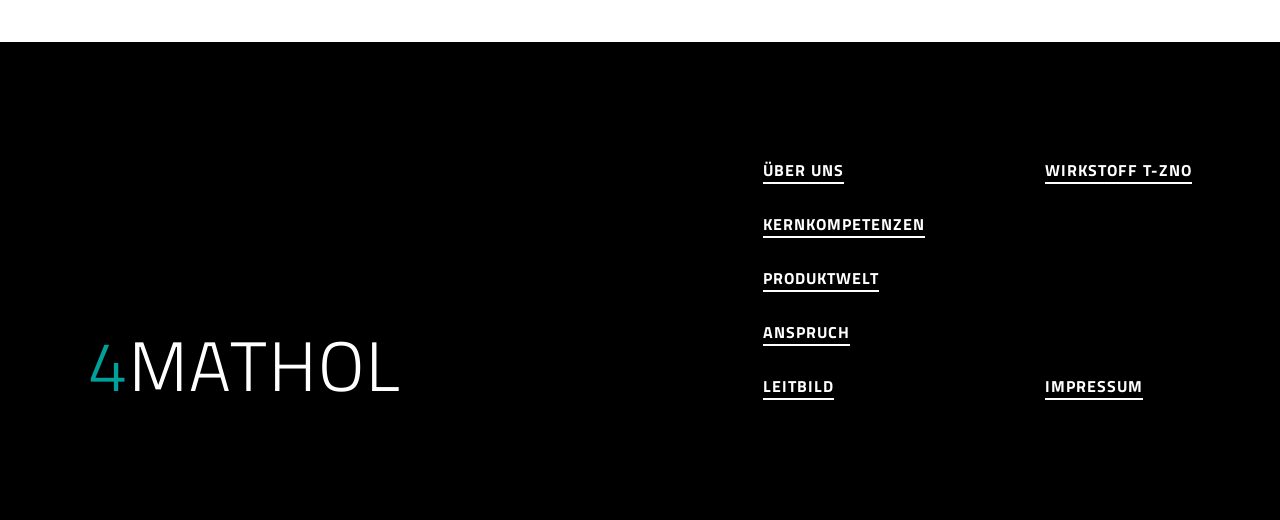
==== commit 834beaf0: "fix padding / title" ====
--- a/index.html
+++ b/index.html
@@ -33,7 +33,7 @@
       <a href="index.html" class="menu-overlay__link">ANSPRUCH</a>
       <a href="index.html" class="menu-overlay__link">LEITBILD</a>
       <a href="4Mathol und der Wirkstoff t-ZnO.html" class="menu-overlay__link">WIRKSTOFF T-ZnO</a>
-      <a href="#" class="menu-overlay__link">IMPRESSUM</a>
+      <a href="impressum.html" class="menu-overlay__link">IMPRESSUM</a>
     </div>
   </div>
 
@@ -47,18 +47,24 @@
 
   <!-- ── Über Uns ── -->
   <section class="section-ueber-uns">
-    <span class="section-label">Über uns</span>
-    <h1 class="section-headline">
-      Medizinische Innovation aus<br>
-      Forschung und Praxis
-    </h1>
-    <p class="section-body">
-      Wir entwickeln moderne Medizintechnologie, die wissenschaftliche Erkenntnisse in
-      echte Lösungen für den Alltag überführt. In enger Zusammenarbeit mit der Phi-Stone
-      AG entstehen innovative Produkte auf Basis des patentierten Wirkstoffs Tetrapodales
-      Zinkoxid (t-ZnO) – dem Ergebnis langjähriger Forschung und intensiver
-      Entwicklungsarbeit.
-    </p>
+    <div class="container-2col">
+      <div class="col-left">
+        <span class="section-label">ÜBER UNS</span>
+      </div>
+      <div class="col-right">
+        <h1 class="section-headline">
+          Medizinische Innovation aus<br>
+          Forschung und Praxis
+        </h1>
+        <p class="section-body">
+          Wir entwickeln moderne Medizintechnologie, die wissenschaftliche Erkenntnisse in
+          echte Lösungen für den Alltag überführt. In enger Zusammenarbeit mit der Phi-Stone
+          AG entstehen innovative Produkte auf Basis des patentierten Wirkstoffs Tetrapodales
+          Zinkoxid (t-ZnO) – dem Ergebnis langjähriger Forschung und intensiver
+          Entwicklungsarbeit.
+        </p>
+      </div>
+    </div>
   </section>
 
   <!-- ── Anspruch ── -->
@@ -295,7 +301,7 @@
         </div>
         <div class="footer__col footer__col--right">
           <a href="4Mathol und der Wirkstoff t-ZnO.html" class="footer__link">WIRKSTOFF T-ZnO</a>
-          <a href="#" class="footer__link">IMPRESSUM</a>
+          <a href="impressum.html" class="footer__link">IMPRESSUM</a>
         </div>
       </div>
     </div>
--- a/style.css
+++ b/style.css
@@ -1,9 +1,9 @@
 /* ── Design Tokens ────────────────────────────────────────── */
 :root {
-  --color-white:      #FFFFFF;
-  --color-teal:       #00A19A;
+  --color-white: #FFFFFF;
+  --color-teal: #00A19A;
   --color-teal-light: #B6E4E2;
-  --color-black:      #000000;
+  --color-black: #000000;
 
   --font-family: 'Titillium Web', sans-serif;
 
@@ -24,7 +24,9 @@
 }
 
 /* ── Reset ───────────────────────────────────────────────── */
-*, *::before, *::after {
+*,
+*::before,
+*::after {
   box-sizing: border-box;
   margin: 0;
   padding: 0;
@@ -56,7 +58,7 @@
   position: sticky;
   top: 0;
   z-index: 100;
-  box-shadow: 0 2px 15px rgba(0,0,0,0.05);
+  box-shadow: 0 2px 15px rgba(0, 0, 0, 0.05);
 }
 
 .navbar__logo {
@@ -116,42 +118,55 @@
 
 /* ── Section: Über Uns ───────────────────────────────────── */
 .section-ueber-uns {
-  padding: 72px 48px 80px;
-  max-width: 1200px;
-  margin: 0 auto;
+  background-color: var(--color-white);
+  padding: 100px 0 40px;
+}
+
+.section-ueber-uns .container-2col {
+  display: grid;
+  grid-template-columns: 160px 1fr;
+  max-width: 1200px;
+  margin: 0 auto;
+  padding: 0 48px;
+  align-items: start;
+  gap: 48px;
 }
 
 .section-label {
   font-family: var(--font-family);
+  font-style: normal;
   font-weight: var(--fw-700);
   font-size: var(--fs-16);
   line-height: var(--lh-24);
   letter-spacing: 0.83px;
   text-transform: uppercase;
   color: var(--color-black);
-  margin-bottom: 24px;
-  display: block;
+  display: inline-block;
+  border-bottom: 2px solid var(--color-black);
+  padding-bottom: 2px;
+  margin-top: 20px;
 }
 
 .section-headline {
   font-family: var(--font-family);
-  font-weight: var(--fw-300);
+  font-weight: var(--fw-200);
   font-size: var(--fs-70);
   line-height: var(--lh-78);
   letter-spacing: 0;
   color: var(--color-black);
   margin-bottom: 48px;
-  max-width: 820px;
+  max-width: 1000px;
 }
 
 .section-body {
   font-family: var(--font-family);
+  font-style: normal;
   font-weight: var(--fw-400);
   font-size: var(--fs-22);
   line-height: var(--lh-32);
   letter-spacing: 0;
   color: var(--color-black);
-  max-width: 620px;
+  max-width: 860px;
 }
 
 /* ── Section: Anspruch ─────────────────────────────────────── */
@@ -162,11 +177,12 @@
 
 .section-anspruch .container-2col {
   display: grid;
-  grid-template-columns: 320px 1fr;
-  max-width: 1200px;
-  margin: 0 auto;
-  padding: 0 48px;
-  align-items: start;
+  grid-template-columns: 160px 1fr;
+  max-width: 1200px;
+  margin: 0 auto;
+  padding: 0 48px;
+  align-items: start;
+  gap: 48px;
 }
 
 .anspruch-arrow {
@@ -190,11 +206,12 @@
 
 .section-kernkompetenzen .container-2col {
   display: grid;
-  grid-template-columns: 320px 1fr;
-  max-width: 1200px;
-  margin: 0 auto;
-  padding: 0 48px;
-  align-items: start;
+  grid-template-columns: 160px 1fr;
+  max-width: 1200px;
+  margin: 0 auto;
+  padding: 0 48px;
+  align-items: start;
+  gap: 48px;
 }
 
 .kern-label {
@@ -232,11 +249,14 @@
 }
 
 @media (max-width: 900px) {
+
+  .section-ueber-uns .container-2col,
   .section-anspruch .container-2col,
   .section-kernkompetenzen .container-2col {
     grid-template-columns: 1fr;
     gap: 32px;
   }
+
   .kern-label {
     margin-top: 0;
   }
@@ -250,11 +270,12 @@
 
 .section-produktwelt .container-2col {
   display: grid;
-  grid-template-columns: 320px 1fr;
-  max-width: 1200px;
-  margin: 0 auto;
-  padding: 0 48px;
-  align-items: start;
+  grid-template-columns: 160px 1fr;
+  max-width: 1200px;
+  margin: 0 auto;
+  padding: 0 48px;
+  align-items: start;
+  gap: 48px;
 }
 
 .produkt-label {
@@ -339,6 +360,7 @@
     grid-template-columns: 1fr;
     gap: 32px;
   }
+
   .produkt-label {
     margin-top: 0;
   }
@@ -373,15 +395,16 @@
 
 .section-privatelabel .container-2col {
   display: grid;
-  grid-template-columns: 320px 1fr;
-  max-width: 1200px;
-  margin: 0 auto;
-  padding: 0 48px;
-  align-items: start;
+  grid-template-columns: 160px 1fr;
+  max-width: 1200px;
+  margin: 0 auto;
+  padding: 0 48px;
+  align-items: start;
+  gap: 48px;
 }
 
 .private-label-info {
-  margin-bottom: 120px;
+  margin-bottom: 0px;
 }
 
 .private-label-title {
@@ -391,7 +414,7 @@
   font-size: var(--fs-38);
   line-height: var(--lh-48);
   color: var(--color-black);
-  margin-bottom: 24px;
+  margin-bottom: 48px;
 }
 
 .private-label-desc {
@@ -402,6 +425,7 @@
   line-height: var(--lh-32);
   color: var(--color-black);
   max-width: 860px;
+  padding-bottom: 45px;
 }
 
 .mission-text {
@@ -414,7 +438,7 @@
 }
 
 .mission-info .col-left {
-  margin-top: 10px;
+  /* margin-top: 10px; removed to prevent double margin with .anspruch-arrow */
 }
 
 @media (max-width: 900px) {
@@ -422,6 +446,7 @@
     grid-template-columns: 1fr;
     gap: 32px;
   }
+
   .image-gallery {
     justify-content: flex-start;
     overflow-x: auto;
@@ -436,11 +461,12 @@
 
 .section-qualitaet .container-2col {
   display: grid;
-  grid-template-columns: 320px 1fr;
-  max-width: 1200px;
-  margin: 0 auto;
-  padding: 0 48px;
-  align-items: start;
+  grid-template-columns: 160px 1fr;
+  max-width: 1200px;
+  margin: 0 auto;
+  padding: 0 48px;
+  align-items: start;
+  gap: 48px;
 }
 
 .qualitaet-headline {
@@ -497,7 +523,7 @@
   margin: 0;
 }
 
-.qualitaet-list > li {
+.qualitaet-list>li {
   font-family: var(--font-family);
   font-style: normal;
   font-weight: var(--fw-400);
@@ -509,7 +535,7 @@
   margin-bottom: 16px;
 }
 
-.qualitaet-list > li::before {
+.qualitaet-list>li::before {
   content: '';
   position: absolute;
   left: 0;
@@ -525,7 +551,7 @@
   margin: 16px 0 0 32px;
 }
 
-.qualitaet-sublist > li {
+.qualitaet-sublist>li {
   font-family: var(--font-family);
   font-style: normal;
   font-weight: var(--fw-400);
@@ -537,7 +563,7 @@
   margin-bottom: 16px;
 }
 
-.qualitaet-sublist > li::before {
+.qualitaet-sublist>li::before {
   content: '';
   position: absolute;
   left: 0;
@@ -562,11 +588,12 @@
 
 .section-leitbild .container-2col {
   display: grid;
-  grid-template-columns: 320px 1fr;
-  max-width: 1200px;
-  margin: 0 auto;
-  padding: 0 48px;
-  align-items: start;
+  grid-template-columns: 160px 1fr;
+  max-width: 1200px;
+  margin: 0 auto;
+  padding: 0 48px;
+  align-items: start;
+  gap: 48px;
 }
 
 .leitbild-headline {
@@ -587,11 +614,11 @@
   line-height: var(--lh-32);
   color: var(--color-black);
   max-width: 860px;
-  margin-bottom: 48px;
+  margin-bottom: 80px;
 }
 
 .leitbild-quote-section {
-  margin-bottom: 48px;
+  margin-bottom: 0px;
 }
 
 .leitbild-quote {
@@ -602,6 +629,7 @@
   line-height: var(--lh-48);
   color: var(--color-black);
   max-width: 860px;
+  padding-bottom: 45px;
 }
 
 .leitbild-list-container {
@@ -618,7 +646,7 @@
   color: var(--color-black);
   padding-bottom: 8px;
   border-bottom: 2px solid var(--color-black);
-  margin-bottom: 24px;
+  margin-bottom: 48px;
 }
 
 .leitbild-list {
@@ -627,7 +655,7 @@
   margin: 0;
 }
 
-.leitbild-list > li {
+.leitbild-list>li {
   font-family: var(--font-family);
   font-style: normal;
   font-weight: var(--fw-400);
@@ -636,10 +664,10 @@
   color: var(--color-black);
   position: relative;
   padding-left: 20px;
-  margin-bottom: 16px;
-}
-
-.leitbild-list > li::before {
+  margin-bottom: 24px;
+}
+
+.leitbild-list>li::before {
   content: '';
   position: absolute;
   left: 0;
@@ -664,11 +692,12 @@
 
 .section-tzno-intro .container-2col {
   display: grid;
-  grid-template-columns: 320px 1fr;
-  max-width: 1200px;
-  margin: 0 auto;
-  padding: 0 48px;
-  align-items: start;
+  grid-template-columns: 160px 1fr;
+  max-width: 1200px;
+  margin: 0 auto;
+  padding: 0 48px;
+  align-items: start;
+  gap: 48px;
 }
 
 .headline-tzno {
@@ -695,11 +724,12 @@
 
 .section-tzno-beschreibung .container-2col {
   display: grid;
-  grid-template-columns: 320px 1fr;
-  max-width: 1200px;
-  margin: 0 auto;
-  padding: 0 48px;
-  align-items: start;
+  grid-template-columns: 160px 1fr;
+  max-width: 1200px;
+  margin: 0 auto;
+  padding: 0 48px;
+  align-items: start;
+  gap: 48px;
 }
 
 @media (max-width: 900px) {
@@ -717,11 +747,12 @@
 
 .section-wirkprinzip .container-2col {
   display: grid;
-  grid-template-columns: 320px 1fr;
-  max-width: 1200px;
-  margin: 0 auto;
-  padding: 0 48px;
-  align-items: start;
+  grid-template-columns: 160px 1fr;
+  max-width: 1200px;
+  margin: 0 auto;
+  padding: 0 48px;
+  align-items: start;
+  gap: 48px;
 }
 
 @media (max-width: 900px) {
@@ -739,11 +770,12 @@
 
 .section-patente .container-2col {
   display: grid;
-  grid-template-columns: 320px 1fr;
-  max-width: 1200px;
-  margin: 0 auto;
-  padding: 0 48px;
-  align-items: start;
+  grid-template-columns: 160px 1fr;
+  max-width: 1200px;
+  margin: 0 auto;
+  padding: 0 48px;
+  align-items: start;
+  gap: 48px;
 }
 
 .section-patente .kern-label {
@@ -760,12 +792,12 @@
   border-bottom-color: var(--color-white);
 }
 
-.section-patente .qualitaet-list > li {
+.section-patente .qualitaet-list>li {
   color: var(--color-white);
   margin-bottom: 24px;
 }
 
-.section-patente .qualitaet-list > li::before {
+.section-patente .qualitaet-list>li::before {
   background-color: var(--color-white);
 }
 
@@ -784,11 +816,12 @@
 
 .section-anwendungsbereiche .container-2col {
   display: grid;
-  grid-template-columns: 320px 1fr;
-  max-width: 1200px;
-  margin: 0 auto;
-  padding: 0 48px;
-  align-items: start;
+  grid-template-columns: 160px 1fr;
+  max-width: 1200px;
+  margin: 0 auto;
+  padding: 0 48px;
+  align-items: start;
+  gap: 48px;
 }
 
 @media (max-width: 900px) {
@@ -806,11 +839,12 @@
 
 .section-forschung .container-2col {
   display: grid;
-  grid-template-columns: 320px 1fr;
-  max-width: 1200px;
-  margin: 0 auto;
-  padding: 0 48px;
-  align-items: start;
+  grid-template-columns: 160px 1fr;
+  max-width: 1200px;
+  margin: 0 auto;
+  padding: 0 48px;
+  align-items: start;
+  gap: 48px;
 }
 
 @media (max-width: 900px) {
@@ -828,11 +862,12 @@
 
 .section-nachweise .container-2col {
   display: grid;
-  grid-template-columns: 320px 1fr;
-  max-width: 1200px;
-  margin: 0 auto;
-  padding: 0 48px;
-  align-items: start;
+  grid-template-columns: 160px 1fr;
+  max-width: 1200px;
+  margin: 0 auto;
+  padding: 0 48px;
+  align-items: start;
+  gap: 48px;
 }
 
 .section-nachweise .container-2col.align-center {
@@ -854,17 +889,18 @@
 
 .section-zusammenfassung .container-2col {
   display: grid;
-  grid-template-columns: 320px 1fr;
-  max-width: 1200px;
-  margin: 0 auto;
-  padding: 0 48px;
-  align-items: start;
+  grid-template-columns: 160px 1fr;
+  max-width: 1200px;
+  margin: 0 auto;
+  padding: 0 48px;
+  align-items: start;
+  gap: 48px;
 }
 
 .section-zusammenfassung .kern-label,
 .section-zusammenfassung .kern-headline,
 .section-zusammenfassung .qualitaet-list-title,
-.section-zusammenfassung .qualitaet-list > li {
+.section-zusammenfassung .qualitaet-list>li {
   color: var(--color-white);
 }
 
@@ -873,7 +909,7 @@
   border-bottom-color: var(--color-white);
 }
 
-.section-zusammenfassung .qualitaet-list > li::before {
+.section-zusammenfassung .qualitaet-list>li::before {
   background-color: var(--color-white);
 }
 
@@ -887,11 +923,12 @@
 /* ── Section: Impressum ────────────────────────────────────── */
 .section-impressum .container-2col {
   display: grid;
-  grid-template-columns: 320px 1fr;
-  max-width: 1200px;
-  margin: 0 auto;
-  padding: 0 48px;
-  align-items: start;
+  grid-template-columns: 160px 1fr;
+  max-width: 1200px;
+  margin: 0 auto;
+  padding: 0 48px;
+  align-items: start;
+  gap: 48px;
 }
 
 @media (max-width: 900px) {
@@ -1041,9 +1078,10 @@
     align-items: flex-start;
     gap: 64px;
   }
+
   .footer__links {
     flex-direction: column;
     gap: 48px;
     width: 100%;
   }
-}
+}
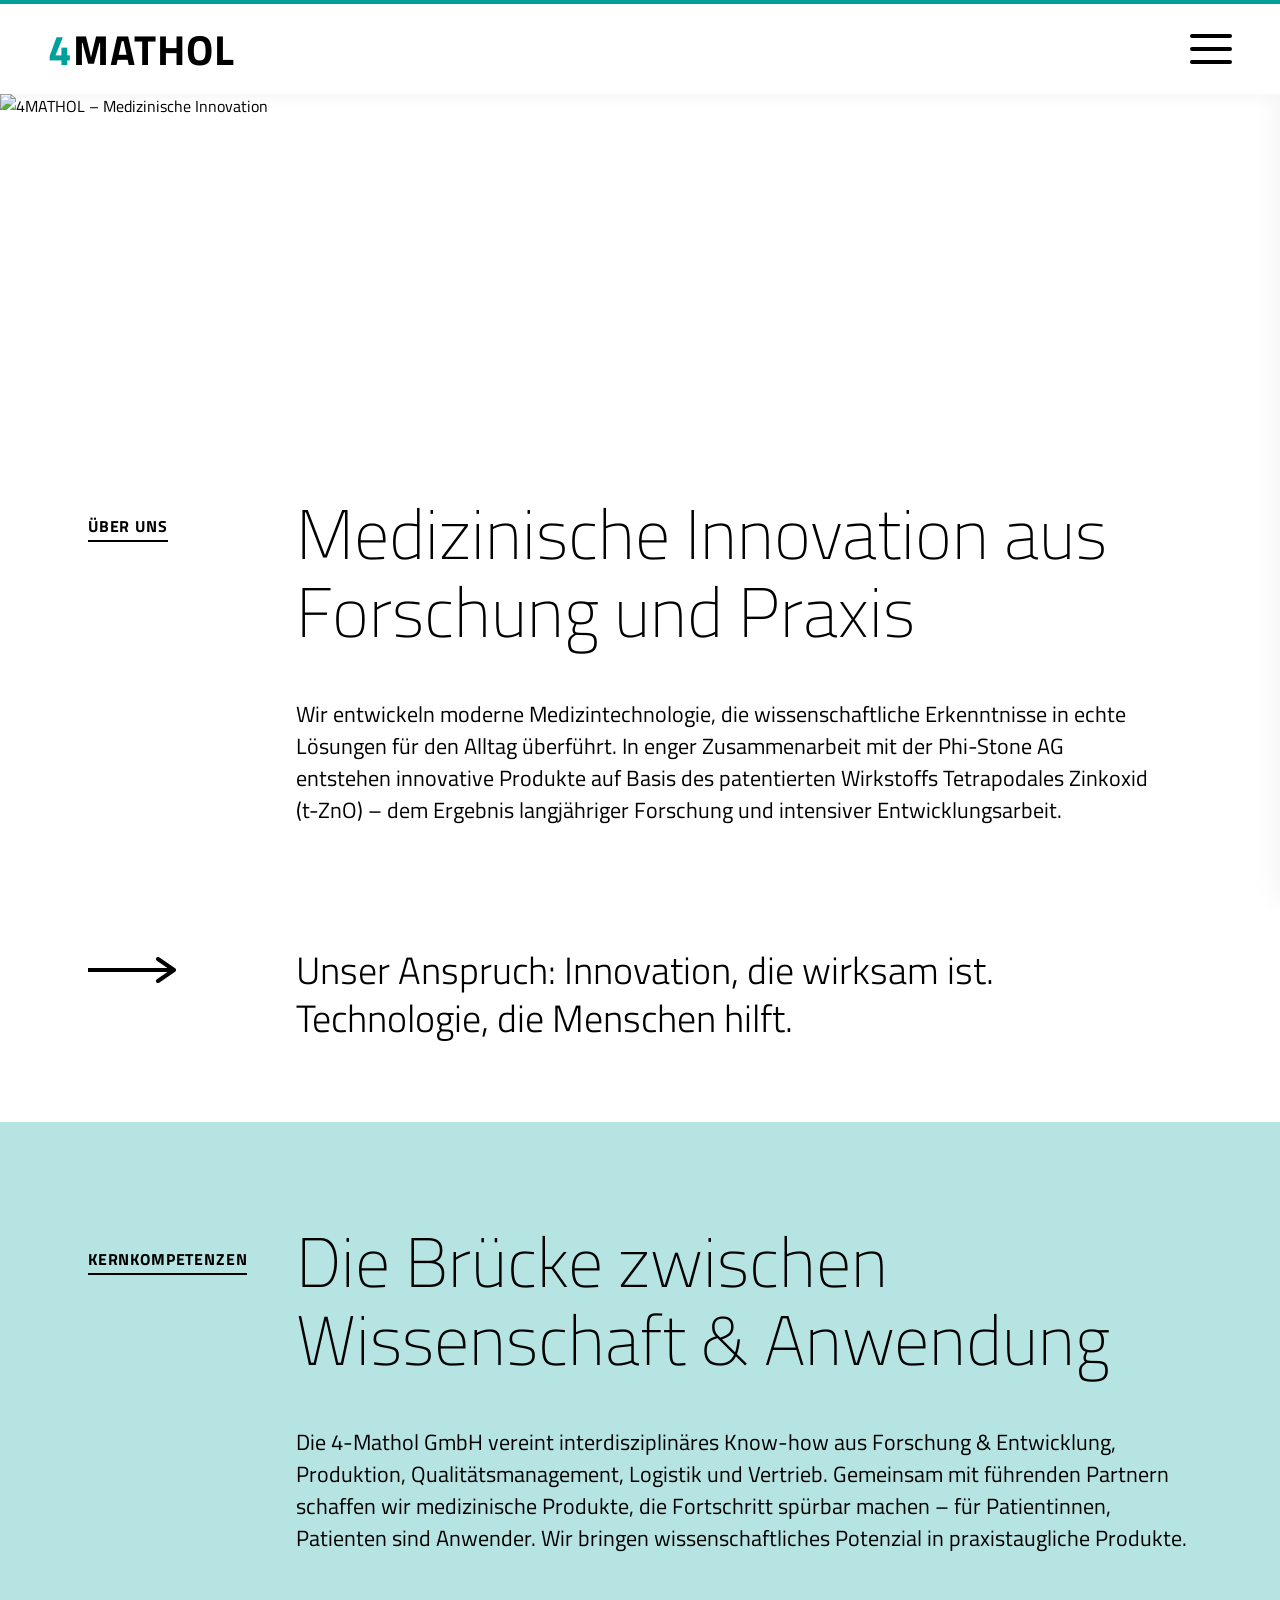
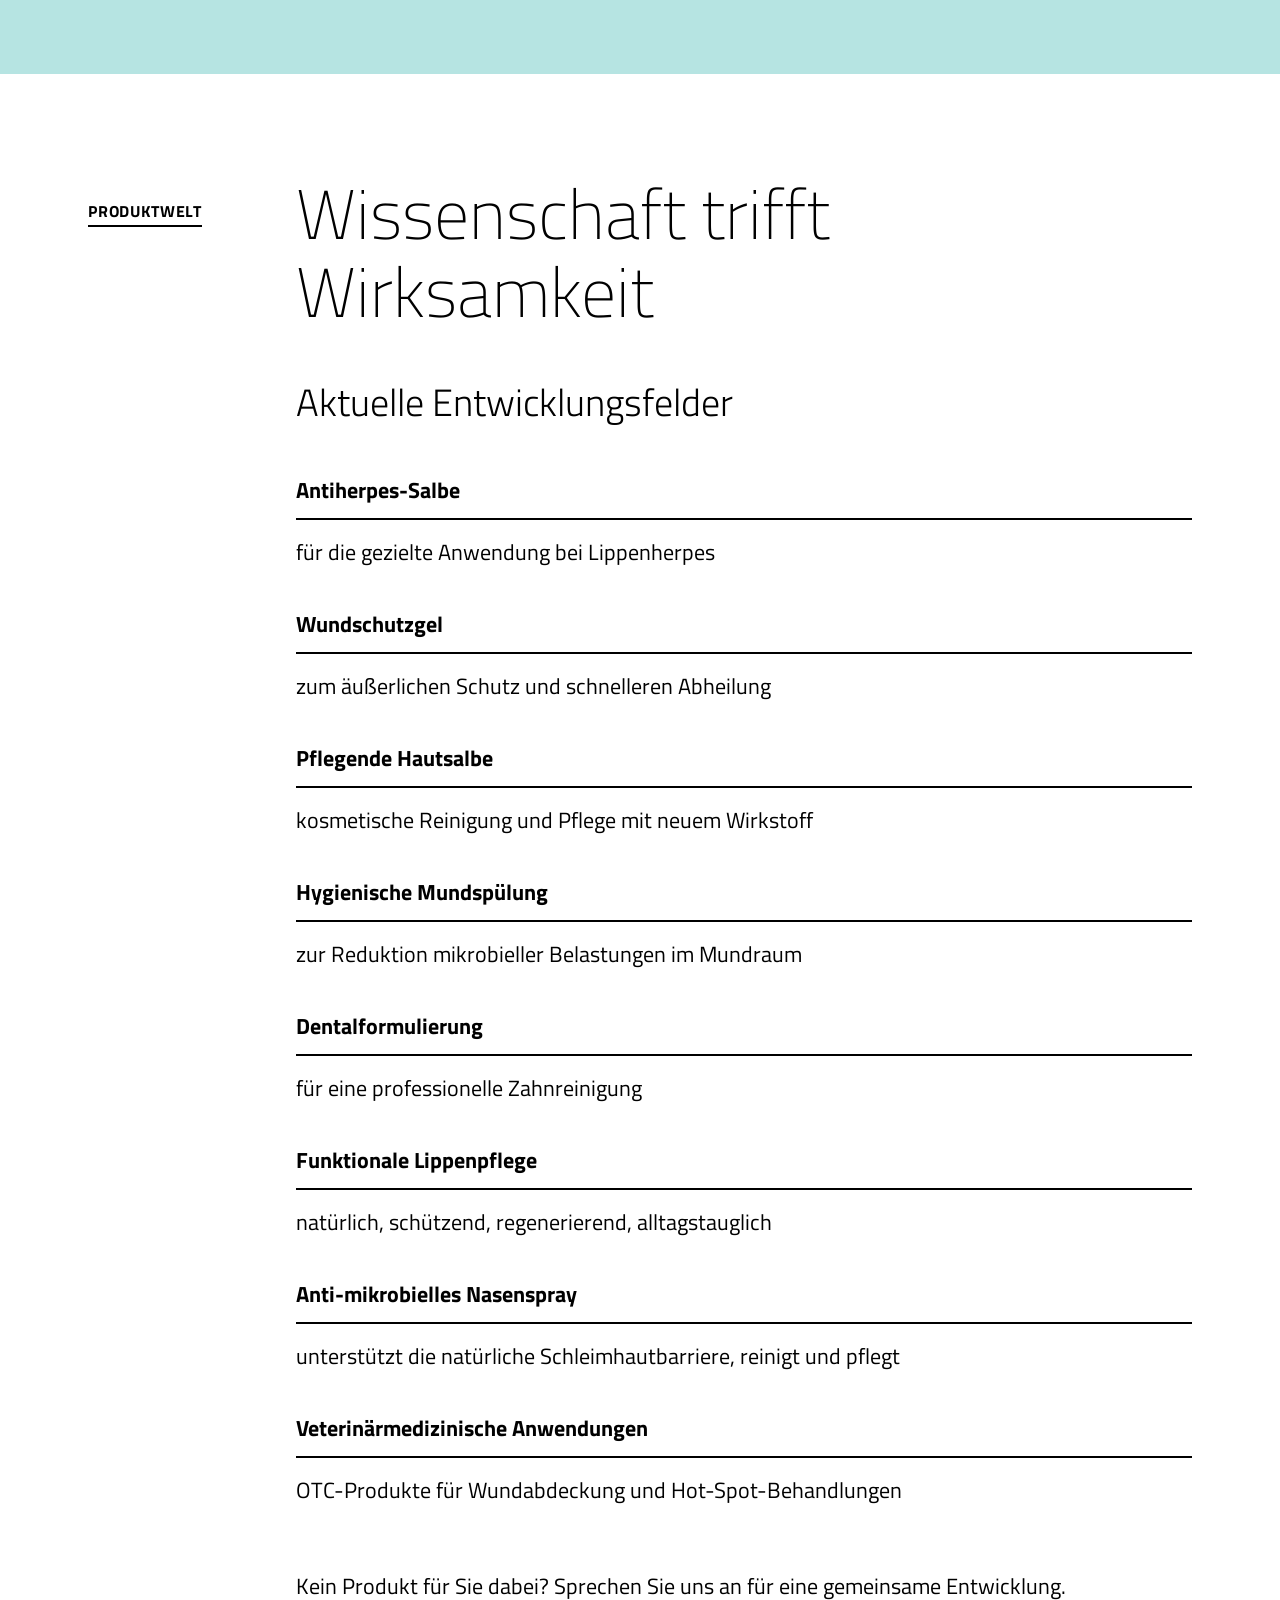
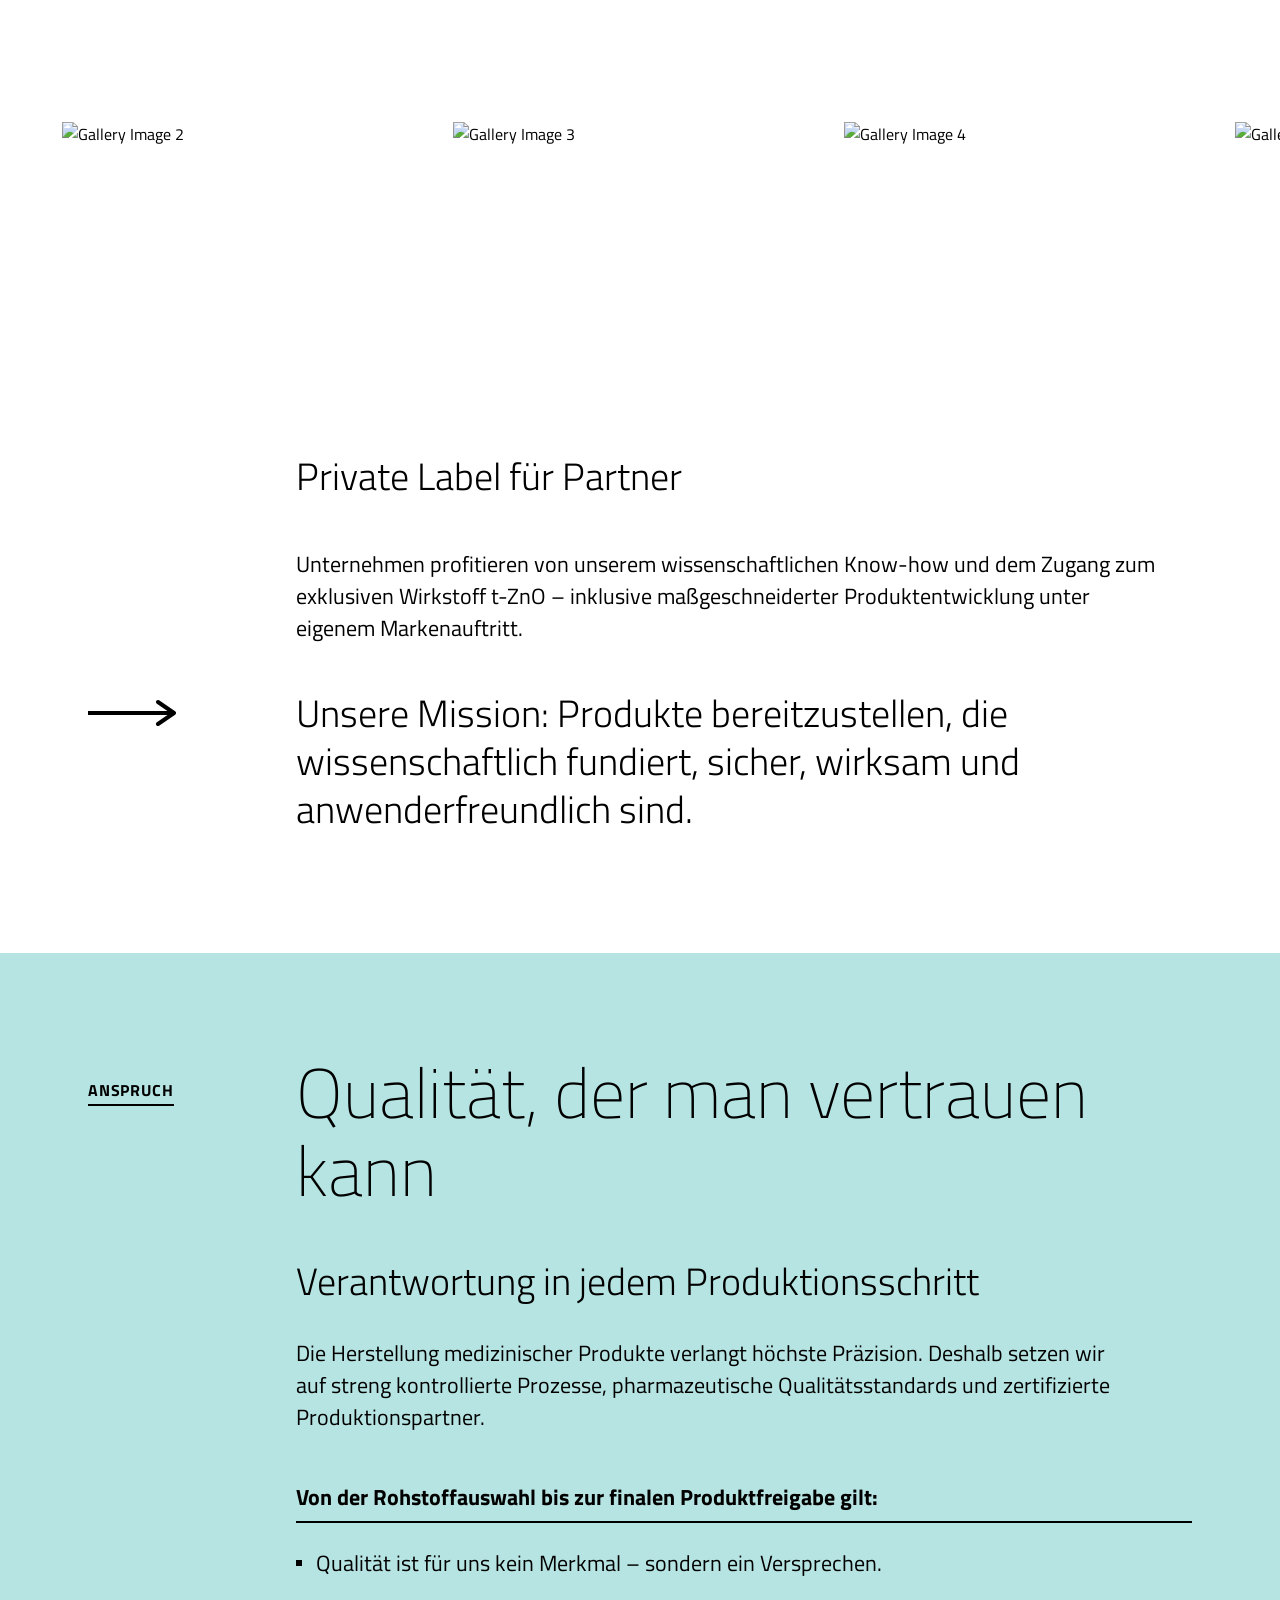
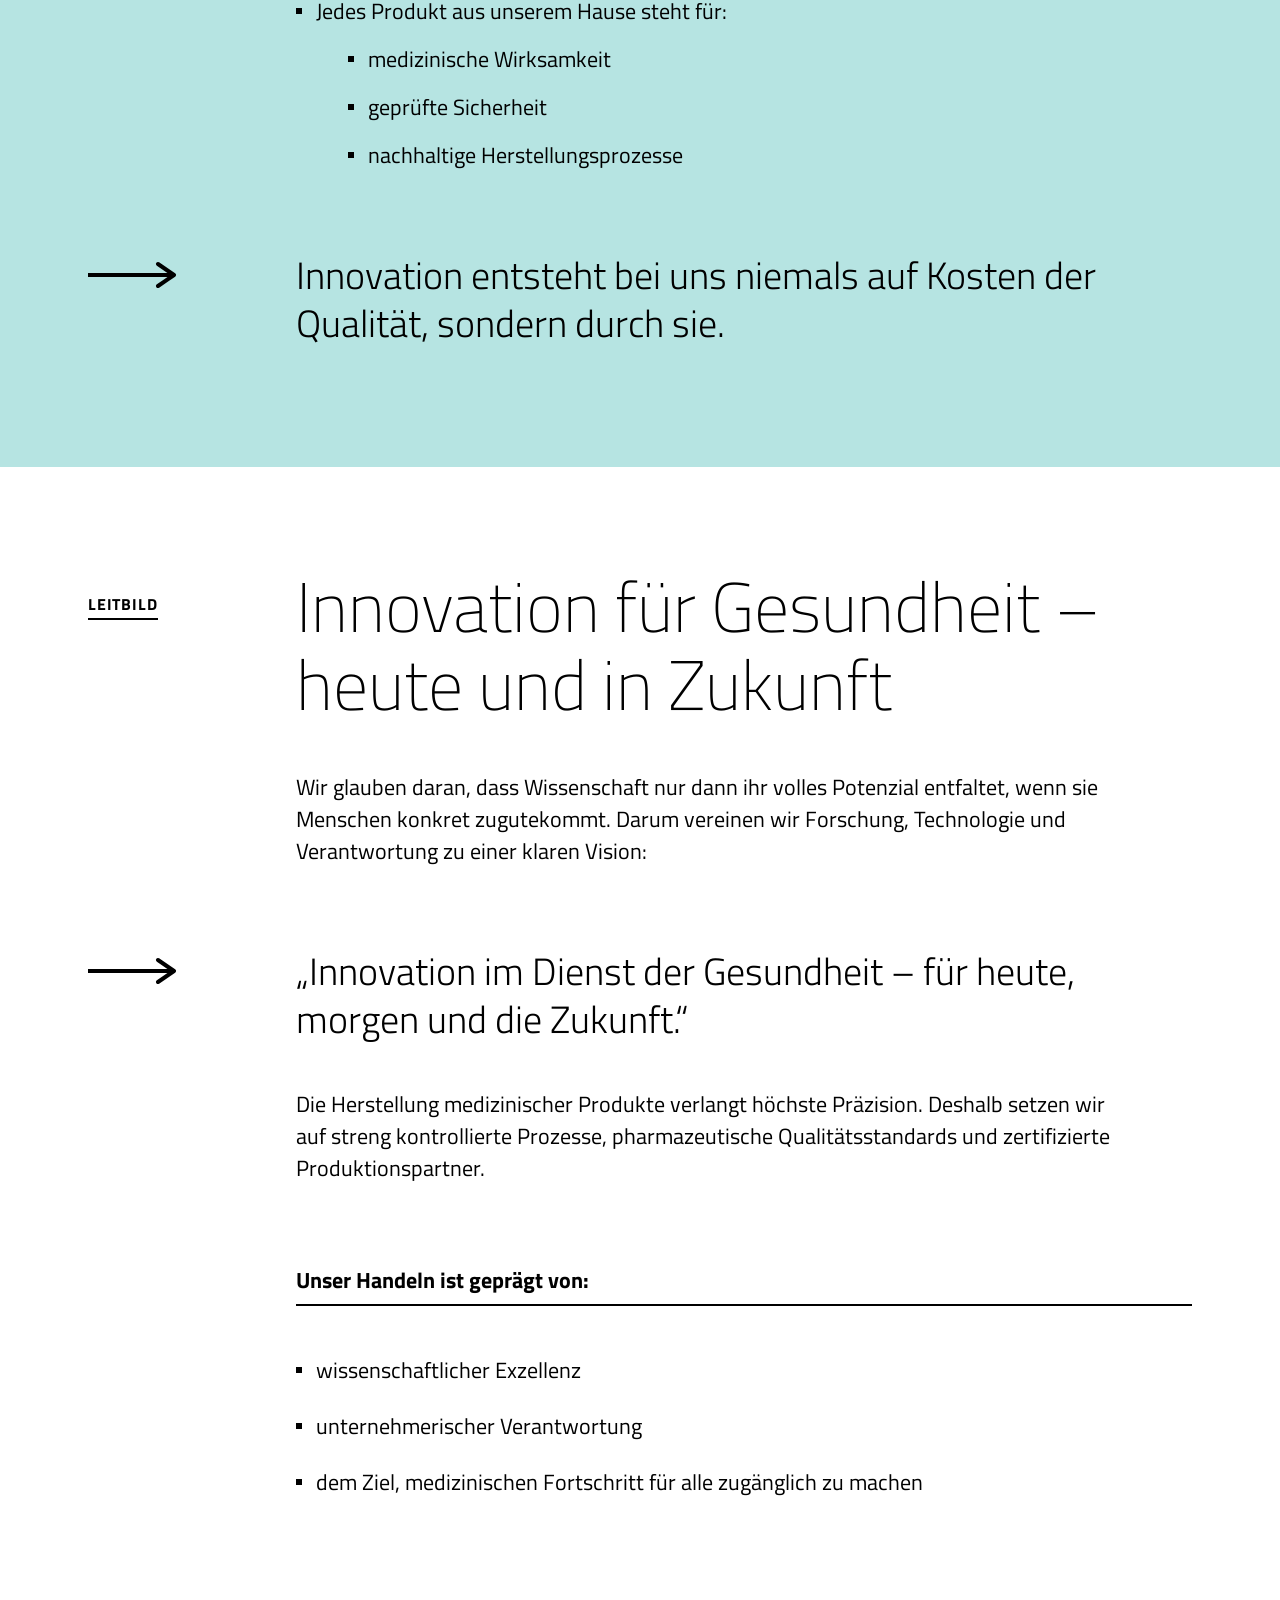
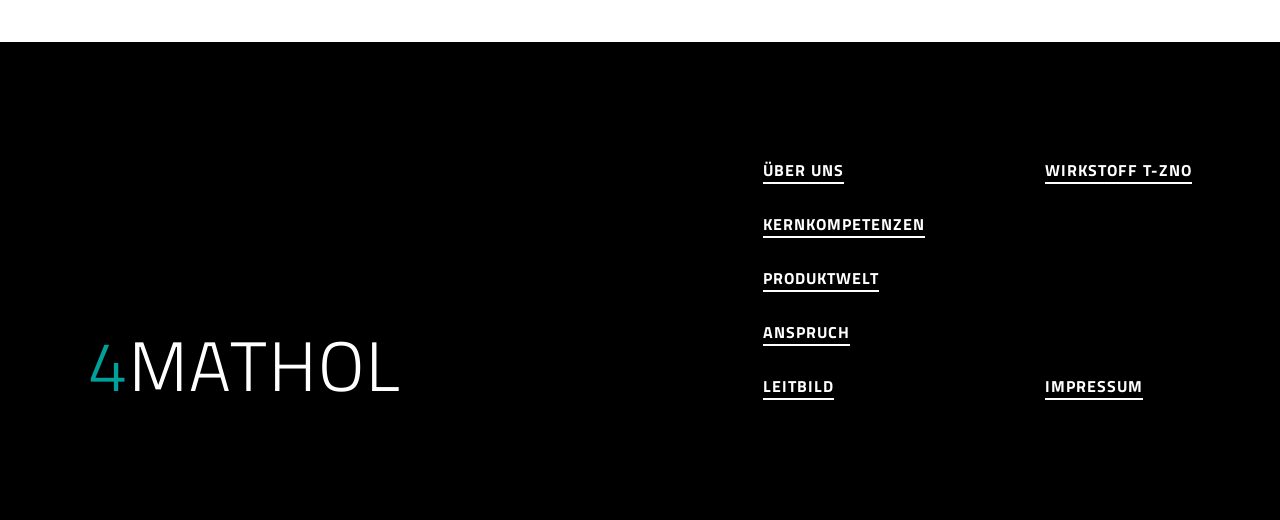
==== commit d7126c62: "final polishes" ====
--- a/index.html
+++ b/index.html
@@ -27,11 +27,11 @@
   <!-- ── Menu Overlay ── -->
   <div class="menu-overlay" id="menuOverlay">
     <div class="menu-overlay__content">
-      <a href="index.html" class="menu-overlay__link">ÜBER UNS</a>
-      <a href="index.html" class="menu-overlay__link">KERNKOMPETENZEN</a>
-      <a href="index.html" class="menu-overlay__link">PRODUKTWELT</a>
-      <a href="index.html" class="menu-overlay__link">ANSPRUCH</a>
-      <a href="index.html" class="menu-overlay__link">LEITBILD</a>
+      <a href="#ueber-uns" class="menu-overlay__link">ÜBER UNS</a>
+      <a href="#kernkompetenzen" class="menu-overlay__link">KERNKOMPETENZEN</a>
+      <a href="#produktwelt" class="menu-overlay__link">PRODUKTWELT</a>
+      <a href="#anspruch" class="menu-overlay__link">ANSPRUCH</a>
+      <a href="#leitbild" class="menu-overlay__link">LEITBILD</a>
       <a href="4Mathol und der Wirkstoff t-ZnO.html" class="menu-overlay__link">WIRKSTOFF T-ZnO</a>
       <a href="impressum.html" class="menu-overlay__link">IMPRESSUM</a>
     </div>
@@ -46,7 +46,7 @@
   </section>
 
   <!-- ── Über Uns ── -->
-  <section class="section-ueber-uns">
+  <section class="section-ueber-uns" id="ueber-uns">
     <div class="container-2col">
       <div class="col-left">
         <span class="section-label">ÜBER UNS</span>
@@ -85,7 +85,7 @@
   </section>
 
   <!-- ── Kernkompetenzen ── -->
-  <section class="section-kernkompetenzen">
+  <section class="section-kernkompetenzen" id="kernkompetenzen">
     <div class="container-2col">
       <div class="col-left">
         <span class="kern-label">KERNKOMPETENZEN</span>
@@ -100,7 +100,7 @@
   </section>
 
   <!-- ── Produktwelt ── -->
-  <section class="section-produktwelt">
+  <section class="section-produktwelt" id="produktwelt">
     <div class="container-2col">
       <div class="col-left">
         <span class="produkt-label">PRODUKTWELT</span>
@@ -152,11 +152,11 @@
   <!-- ── Image Gallery & Private Label ── -->
   <section class="section-privatelabel">
     <div class="image-gallery">
-      <img src="Public/images/AdobeStock_1532538144-1.jpg" alt="Gallery Image 1" />
-      <img src="Public/images/AdobeStock_158917552-1.jpg" alt="Gallery Image 2" />
-      <img src="Public/images/AdobeStock_313424211-1.jpg" alt="Gallery Image 3" />
-      <img src="Public/images/AdobeStock_387077274-1.jpg" alt="Gallery Image 4" />
-      <img src="Public/images/AdobeStock_417827758-1.jpg" alt="Gallery Image 5" />
+      <img src="Public/images/AdobeStock_387077274-1.jpg" alt="Gallery Image 1" class="half-cut-left" />
+      <img src="Public/images/AdobeStock_361303427.jpeg" alt="Gallery Image 2" />
+      <img src="Public/images/AdobeStock_882394782.jpeg" alt="Gallery Image 3" />
+      <img src="Public/images/AdobeStock_180665803.jpeg" alt="Gallery Image 4" />
+      <img src="Public/images/AdobeStock_387077274-1.jpg" alt="Gallery Image 5" class="half-cut-right" />
     </div>
 
     <div class="container-2col private-label-info">
@@ -188,7 +188,7 @@
   </section>
 
   <!-- ── Anspruch: Qualität ── -->
-  <section class="section-qualitaet">
+  <section class="section-qualitaet" id="anspruch">
     <div class="container-2col">
       <div class="col-left">
         <span class="kern-label">ANSPRUCH</span>
@@ -235,7 +235,7 @@
   </section>
 
   <!-- ── Section: Leitbild ── -->
-  <section class="section-leitbild">
+  <section class="section-leitbild" id="leitbild">
     <div class="container-2col">
       <div class="col-left">
         <span class="kern-label">LEITBILD</span>
@@ -293,11 +293,11 @@
       </a>
       <div class="footer__links">
         <div class="footer__col">
-          <a href="#" class="footer__link">ÜBER UNS</a>
-          <a href="#" class="footer__link">KERNKOMPETENZEN</a>
-          <a href="#" class="footer__link">PRODUKTWELT</a>
-          <a href="#" class="footer__link">ANSPRUCH</a>
-          <a href="#" class="footer__link">LEITBILD</a>
+          <a href="#ueber-uns" class="footer__link">ÜBER UNS</a>
+          <a href="#kernkompetenzen" class="footer__link">KERNKOMPETENZEN</a>
+          <a href="#produktwelt" class="footer__link">PRODUKTWELT</a>
+          <a href="#anspruch" class="footer__link">ANSPRUCH</a>
+          <a href="#leitbild" class="footer__link">LEITBILD</a>
         </div>
         <div class="footer__col footer__col--right">
           <a href="4Mathol und der Wirkstoff t-ZnO.html" class="footer__link">WIRKSTOFF T-ZnO</a>
--- a/style.css
+++ b/style.css
@@ -30,6 +30,10 @@
   box-sizing: border-box;
   margin: 0;
   padding: 0;
+}
+
+html {
+  scroll-behavior: smooth;
 }
 
 body {
@@ -388,9 +392,19 @@
 
 .image-gallery img {
   height: 250px;
-  width: auto;
+  width: 375px;
   object-fit: cover;
   flex-shrink: 0;
+}
+
+.image-gallery img.half-cut-left {
+  width: 187.5px;
+  object-position: right center;
+}
+
+.image-gallery img.half-cut-right {
+  width: 187.5px;
+  object-position: left center;
 }
 
 .section-privatelabel .container-2col {
@@ -437,9 +451,6 @@
   color: var(--color-black);
 }
 
-.mission-info .col-left {
-  /* margin-top: 10px; removed to prevent double margin with .anspruch-arrow */
-}
 
 @media (max-width: 900px) {
   .section-privatelabel .container-2col {
@@ -704,9 +715,10 @@
   font-family: var(--font-family);
   font-style: normal;
   font-weight: var(--fw-200);
-  font-size: var(--fs-70);
-  line-height: var(--lh-78);
+  font-size: 56px;
+  line-height: 64px;
   color: var(--color-teal);
+  max-width: 100%;
 }
 
 @media (max-width: 900px) {
@@ -1084,4 +1096,346 @@
     gap: 48px;
     width: 100%;
   }
+}
+
+/* ── Mobile Phones (≤ 480px) ────────────────────────────────── */
+@media (max-width: 480px) {
+
+  /* Suppress forced line-breaks so text reflows naturally */
+  br {
+    display: none;
+  }
+
+  /* Navbar */
+  .navbar {
+    padding: 14px 20px;
+  }
+  .navbar__logo {
+    font-size: 28px;
+  }
+
+  /* Hero */
+  .hero {
+    height: 180px;
+  }
+
+  /* ── Universal container padding ── */
+  .section-ueber-uns .container-2col,
+  .section-anspruch .container-2col,
+  .section-kernkompetenzen .container-2col,
+  .section-produktwelt .container-2col,
+  .section-privatelabel .container-2col,
+  .section-qualitaet .container-2col,
+  .section-leitbild .container-2col {
+    padding: 0 20px;
+    gap: 16px;
+  }
+
+  /* ── Section vertical padding ── */
+  .section-ueber-uns        { padding: 48px 0 24px; }
+  .section-anspruch         { padding: 40px 0;      }
+  .section-kernkompetenzen  { padding: 48px 0 56px; }
+  .section-produktwelt      { padding: 48px 0 56px; }
+  .section-privatelabel     { padding: 0 0 56px;    }
+  .section-qualitaet        { padding: 48px 0 56px; }
+  .section-leitbild         { padding: 48px 0 56px; }
+
+  /* ── Remove top-margin on section labels (single-col layout) ── */
+  .section-label {
+    margin-top: 0;
+  }
+
+  /* ── Large headlines: 70 px → 34 px ── */
+  .section-headline,
+  .kern-headline,
+  .produkt-headline,
+  .qualitaet-headline,
+  .leitbild-headline {
+    font-size: 34px;
+    line-height: 42px;
+    margin-bottom: 24px;
+  }
+
+  /* ── Medium headlines: 38 px → 22 px ── */
+  .anspruch-text,
+  .mission-text,
+  .private-label-title,
+  .produkt-subhead,
+  .qualitaet-subhead,
+  .leitbild-quote {
+    font-size: 22px;
+    line-height: 30px;
+  }
+
+  /* ── Body text: 22 px → 16 px ── */
+  .section-body,
+  .kern-body,
+  .produkt-desc,
+  .produkt-footer,
+  .private-label-desc,
+  .qualitaet-body,
+  .leitbild-body {
+    font-size: 16px;
+    line-height: 25px;
+  }
+
+  /* ── List text ── */
+  .produkt-title {
+    font-size: 16px;
+    line-height: 24px;
+  }
+  .qualitaet-list-title,
+  .leitbild-list-title {
+    font-size: 15px;
+    line-height: 22px;
+  }
+  .qualitaet-list > li,
+  .qualitaet-sublist > li,
+  .leitbild-list > li {
+    font-size: 16px;
+    line-height: 25px;
+    margin-bottom: 12px;
+  }
+
+  /* ── Produkt list ── */
+  .produkt-list {
+    gap: 24px;
+    margin-bottom: 36px;
+  }
+  .produkt-title {
+    padding-bottom: 8px;
+    margin-bottom: 10px;
+  }
+
+  /* ── Qualität / Leitbild containers ── */
+  .qualitaet-list-container  { margin-bottom: 44px; }
+  .leitbild-body             { margin-bottom: 36px; }
+  .leitbild-quote            { padding-bottom: 28px; }
+  .private-label-desc        { padding-bottom: 28px; }
+
+  /* ── Arrow SVG: scale down slightly ── */
+  .anspruch-arrow {
+    width: 56px;
+    height: 18px;
+  }
+
+  /* ── Image gallery ── */
+  .image-gallery {
+    gap: 8px;
+    margin-bottom: 44px;
+  }
+  .image-gallery img {
+    height: 160px;
+    width: 240px;
+  }
+  .image-gallery img.half-cut-left,
+  .image-gallery img.half-cut-right {
+    width: 120px;
+  }
+
+  /* ── Menu overlay: full-width slide-in ── */
+  .menu-overlay {
+    width: 100%;
+    right: -100%;
+    padding: 44px 24px;
+    top: 72px;
+    height: calc(100vh - 72px);
+  }
+  .menu-overlay.open {
+    right: 0;
+  }
+  .menu-overlay__content {
+    gap: 22px;
+  }
+  .menu-overlay__link {
+    font-size: 18px;
+    letter-spacing: 1.5px;
+  }
+
+  /* ── Footer ── */
+  .footer {
+    padding: 56px 0;
+  }
+  .footer__container {
+    padding: 0 20px;
+    gap: 40px;
+  }
+  .footer__logo {
+    font-size: 40px;
+  }
+  .footer__links {
+    gap: 28px;
+  }
+  .footer__col {
+    gap: 20px;
+  }
+}
+
+/* ── Mobile: t-ZnO page sections (≤ 480px) ─────────────────── */
+@media (max-width: 480px) {
+
+  /* Container padding for all t-ZnO page sections */
+  .section-tzno-intro .container-2col,
+  .section-tzno-beschreibung .container-2col,
+  .section-wirkprinzip .container-2col,
+  .section-patente .container-2col,
+  .section-anwendungsbereiche .container-2col,
+  .section-forschung .container-2col,
+  .section-nachweise .container-2col,
+  .section-zusammenfassung .container-2col {
+    padding: 0 20px;
+    gap: 16px;
+  }
+
+  /* Section vertical padding */
+  .section-tzno-intro          { padding: 44px 0 28px; }
+  .section-tzno-beschreibung   { padding: 10px 0 44px; }
+  .section-wirkprinzip         { padding: 44px 0 52px; }
+  .section-patente             { padding: 44px 0 52px; }
+  .section-anwendungsbereiche  { padding: 44px 0 52px; }
+  .section-forschung           { padding: 44px 0 52px; }
+  .section-nachweise           { padding: 44px 0 52px; }
+  .section-zusammenfassung     { padding: 44px 0 52px; }
+
+  /* t-ZnO hero headline: 56 px → 26 px */
+  .headline-tzno {
+    font-size: 26px;
+    line-height: 36px;
+  }
+
+  /* Override inline font-size on Studienfazit / Experteneinschätzung
+     quote blocks (they have style="font-size:38px" inline) */
+  .mission-text {
+    font-size: 20px !important;
+    line-height: 28px !important;
+  }
+
+  /* Reduce the large inline margin-bottom on nachweise containers */
+  .section-nachweise .container-2col {
+    margin-bottom: 36px !important;
+  }
+
+  /* Zusammenfassung: reduce the inline margin-top on the quote block */
+  .section-zusammenfassung .align-center {
+    margin-top: 40px !important;
+  }
+
+  /* Tighten qualitaet-list-container inline margins across t-ZnO sections */
+  .section-wirkprinzip .qualitaet-list-container,
+  .section-patente .qualitaet-list-container,
+  .section-anwendungsbereiche .qualitaet-list-container,
+  .section-forschung .qualitaet-list-container,
+  .section-nachweise .qualitaet-list-container,
+  .section-zusammenfassung .qualitaet-list-container {
+    margin-bottom: 28px !important;
+  }
+
+  /* Tighten inline margin-bottom on kern-body paragraphs */
+  .section-wirkprinzip .kern-body,
+  .section-forschung .kern-body,
+  .section-nachweise .kern-body,
+  .section-tzno-beschreibung .kern-body {
+    margin-bottom: 20px !important;
+  }
+
+  /* Image gallery in Anwendungsbereiche:
+     remove the large positive/negative inline margins */
+  .section-anwendungsbereiche .image-gallery {
+    margin-top: 44px !important;
+    margin-bottom: 0 !important;
+  }
+
+  /* Logos section: override inline padding */
+  .section-logos {
+    padding: 56px 0 !important;
+  }
+  .section-logos > div {
+    padding: 0 20px !important;
+  }
+}
+
+/* ── Section: Logos ───────────────────────────────────────── */
+.section-logos {
+  background: var(--color-white);
+  padding: 90px 0;
+}
+
+.logos-grid {
+  display: flex;
+  align-items: center;
+  justify-content: space-evenly;
+  flex-wrap: wrap;
+  max-width: 1200px;
+  margin: 0 auto;
+  padding: 0 48px;
+  gap: 16px;
+}
+
+.logos-grid__item {
+  display: flex;
+  justify-content: center;
+  align-items: center;
+  padding: 16px;
+}
+
+.logos-grid__item img {
+  height: 110px;
+  width: auto;
+  display: block;
+}
+
+@media (max-width: 480px) {
+  .section-logos {
+    padding: 52px 0 !important;
+  }
+  .logos-grid {
+    flex-direction: column;
+    align-items: center;
+    padding: 0 20px;
+    gap: 8px;
+  }
+  .logos-grid__item {
+    width: 100%;
+    padding: 16px 20px;
+  }
+  .logos-grid__item img {
+    height: 70px;
+    max-width: 100%;
+  }
+}
+
+/* ── Mobile: Impressum page (≤ 480px) ──────────────────────── */
+@media (max-width: 480px) {
+
+  /* Section: reduce inline padding and lift the forced full-height */
+  .section-impressum {
+    padding: 48px 0 56px !important;
+    min-height: auto !important;
+  }
+
+  /* Container horizontal padding */
+  .section-impressum .container-2col {
+    padding: 0 20px;
+    gap: 16px;
+  }
+
+  /* Page headline: 64 px inline → 32 px */
+  .section-impressum h1 {
+    font-size: 32px !important;
+    line-height: 1.2 !important;
+    margin-bottom: 32px !important;
+  }
+
+  /* Contact & legal content flex columns: shrink font + gap */
+  .section-impressum .col-right > div {
+    font-size: 15px !important;
+    line-height: 1.65 !important;
+    gap: 22px !important;
+  }
+
+  /* Arrow SVG */
+  .section-impressum .anspruch-arrow {
+    width: 48px;
+    height: 16px;
+  }
 }
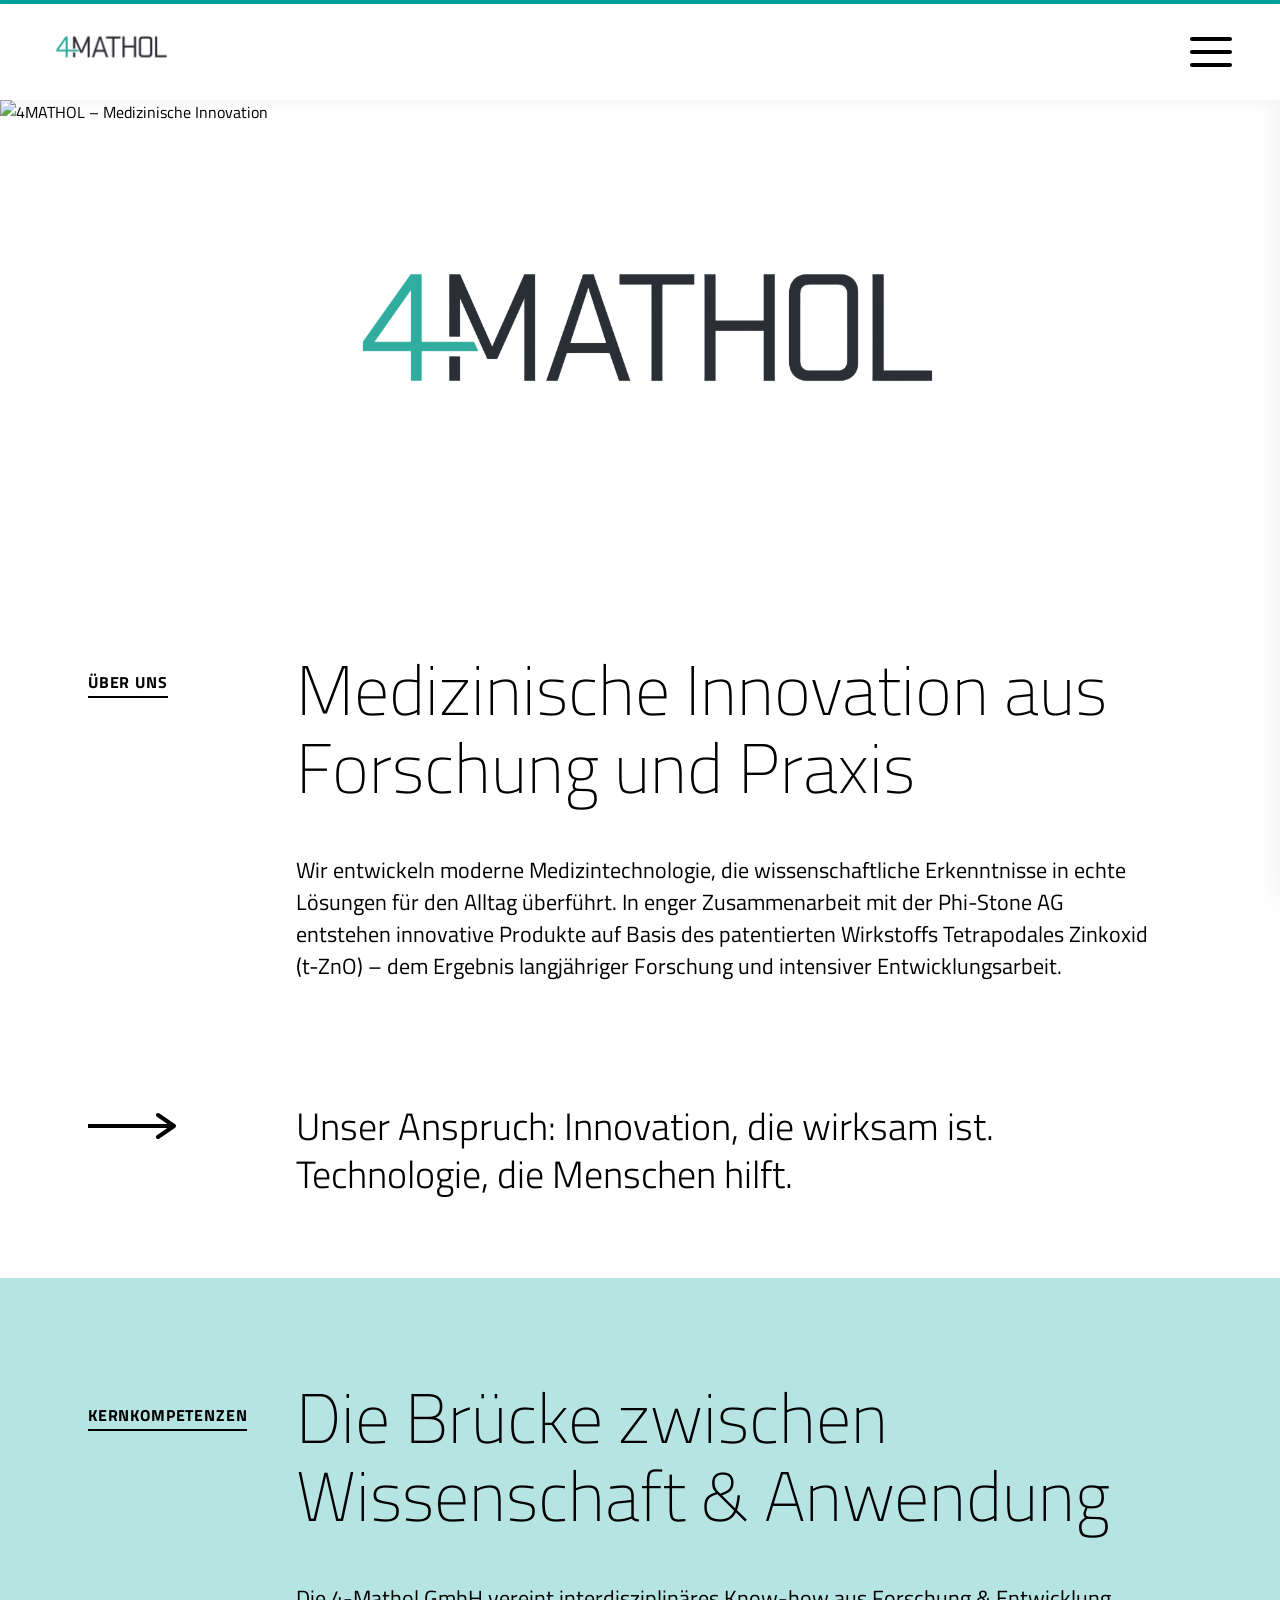
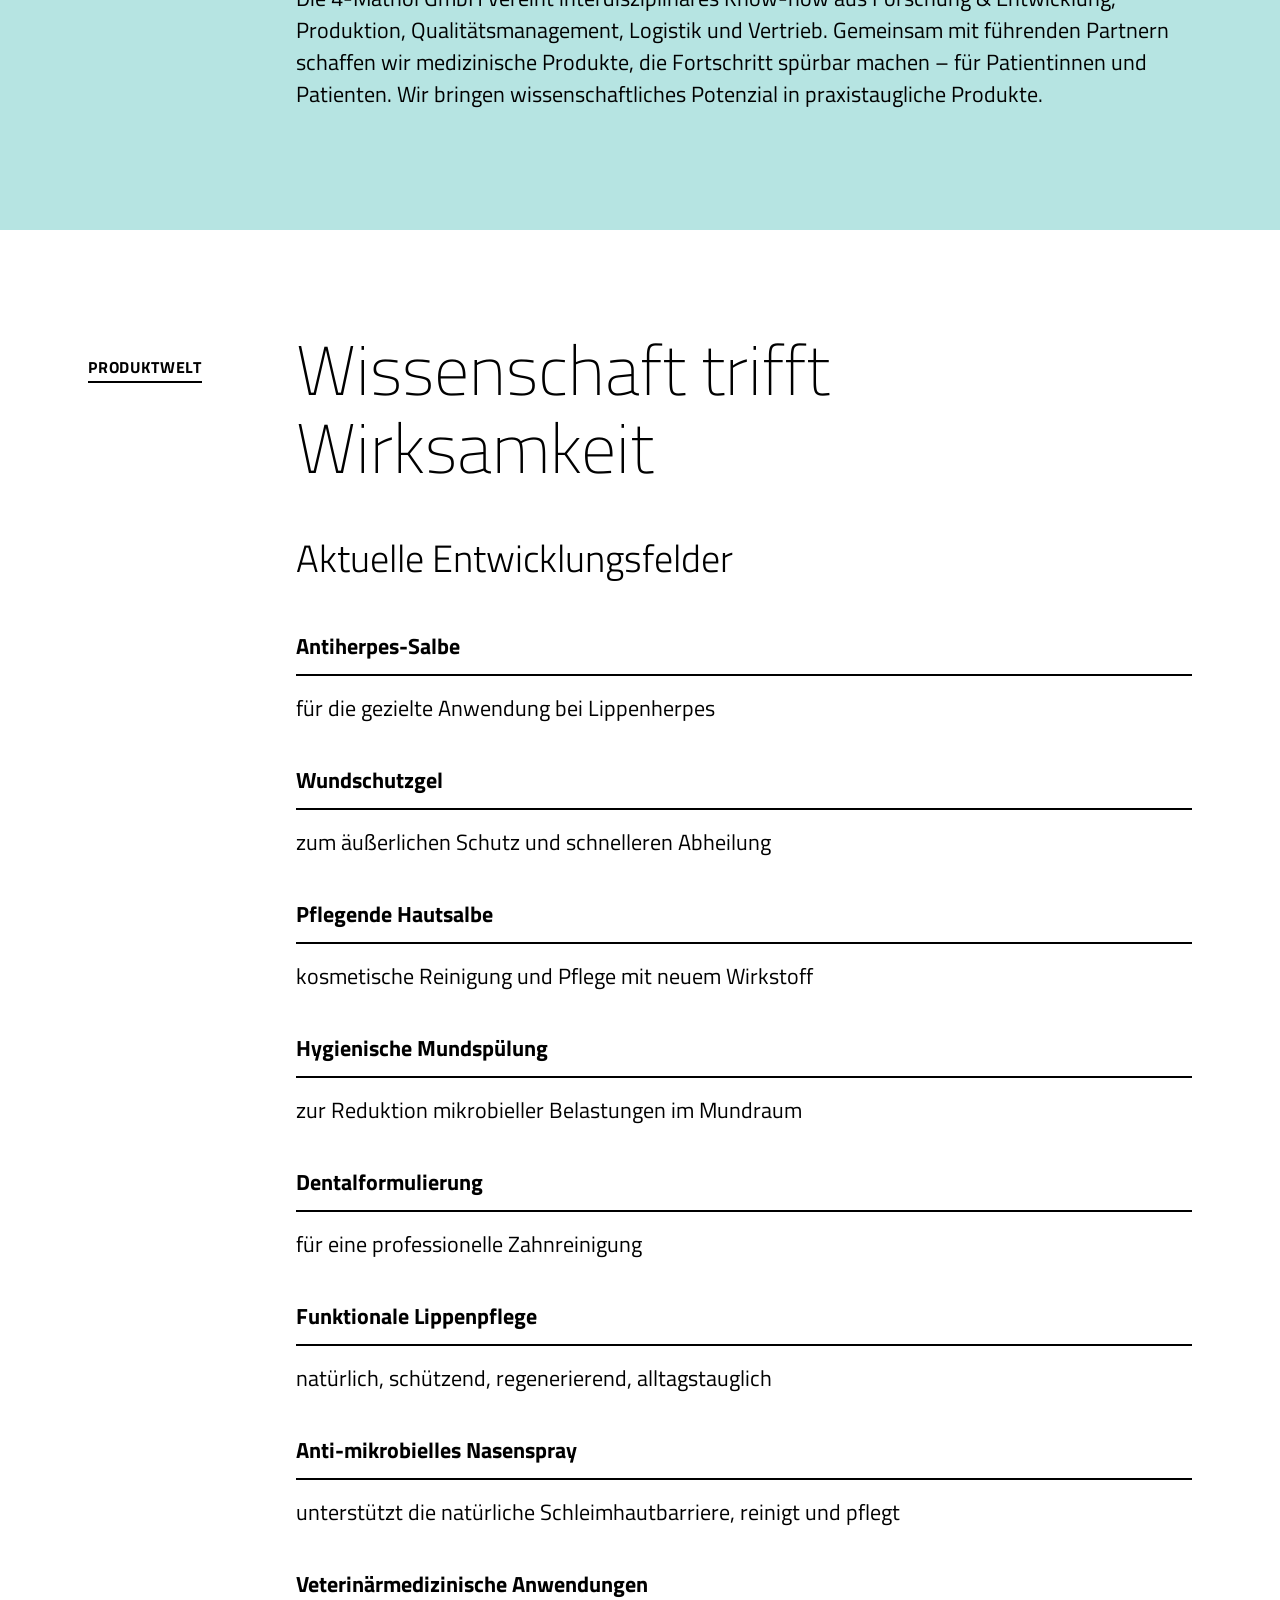
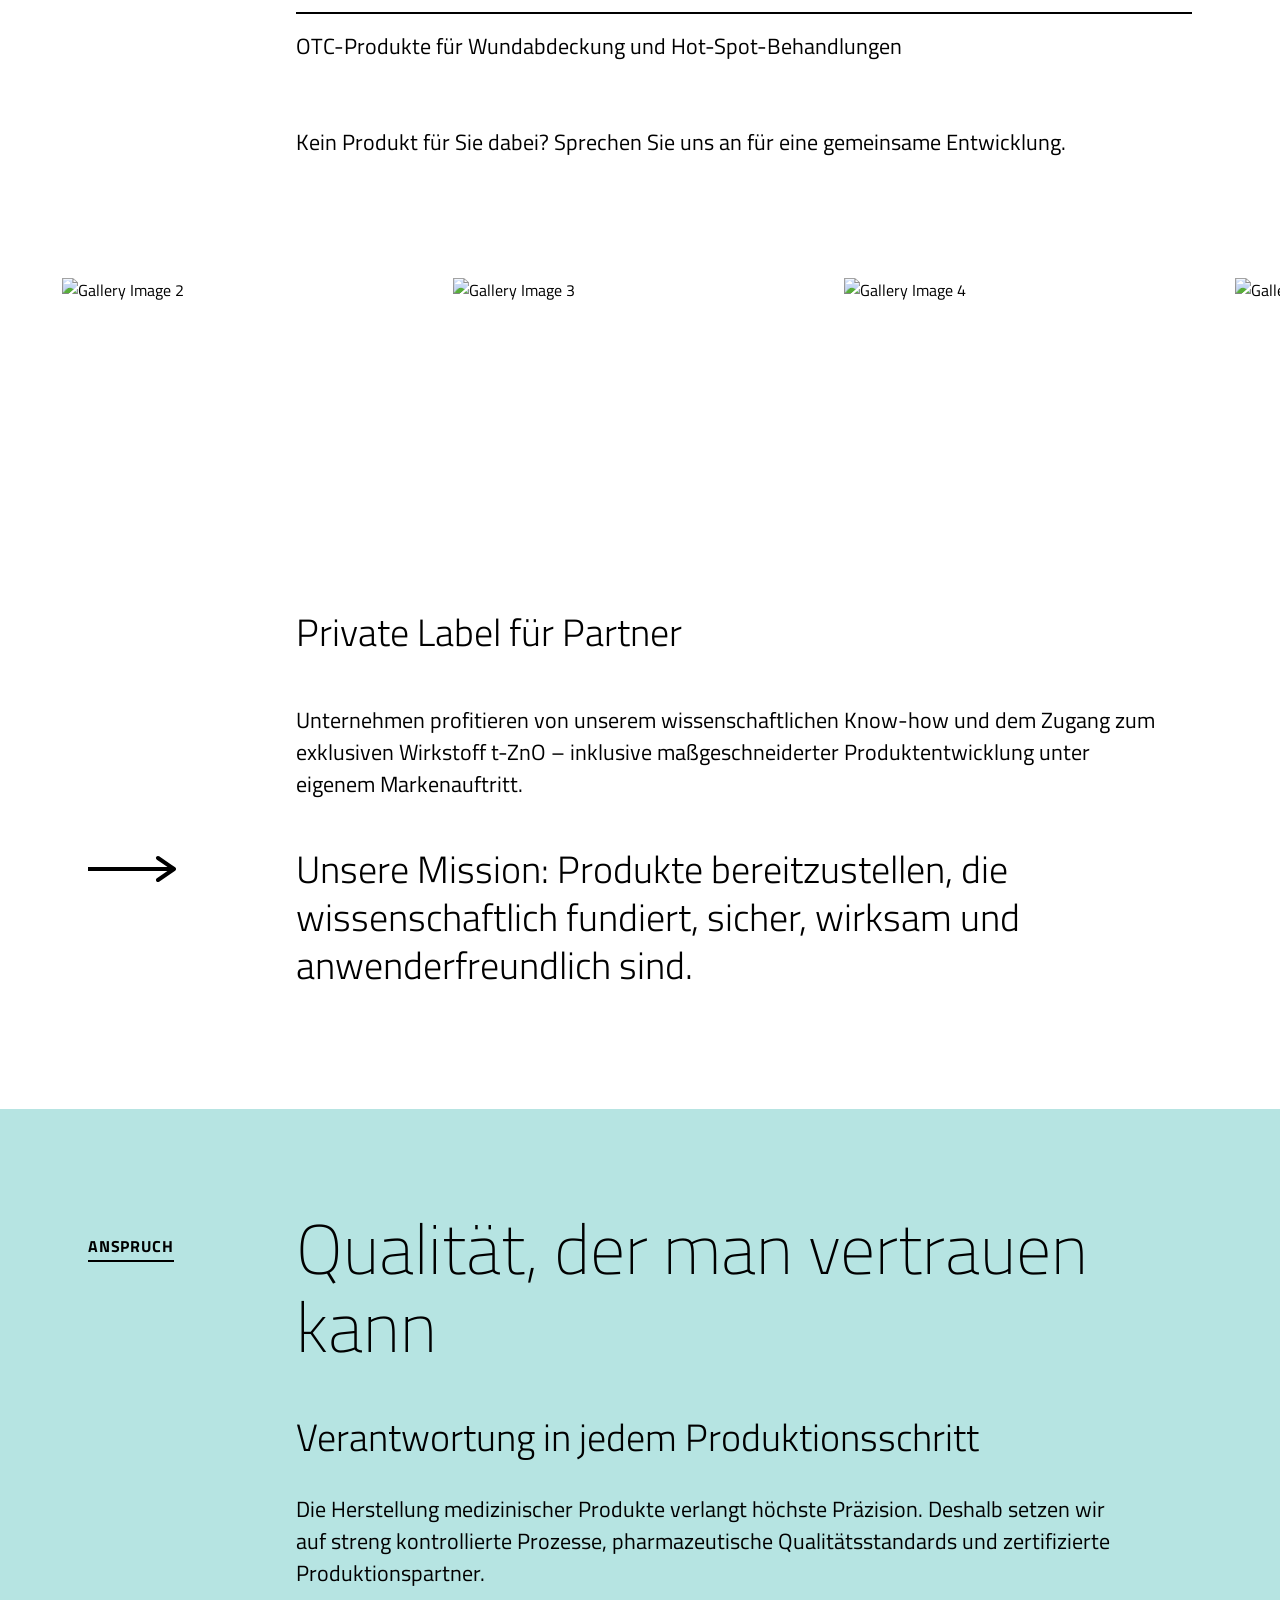
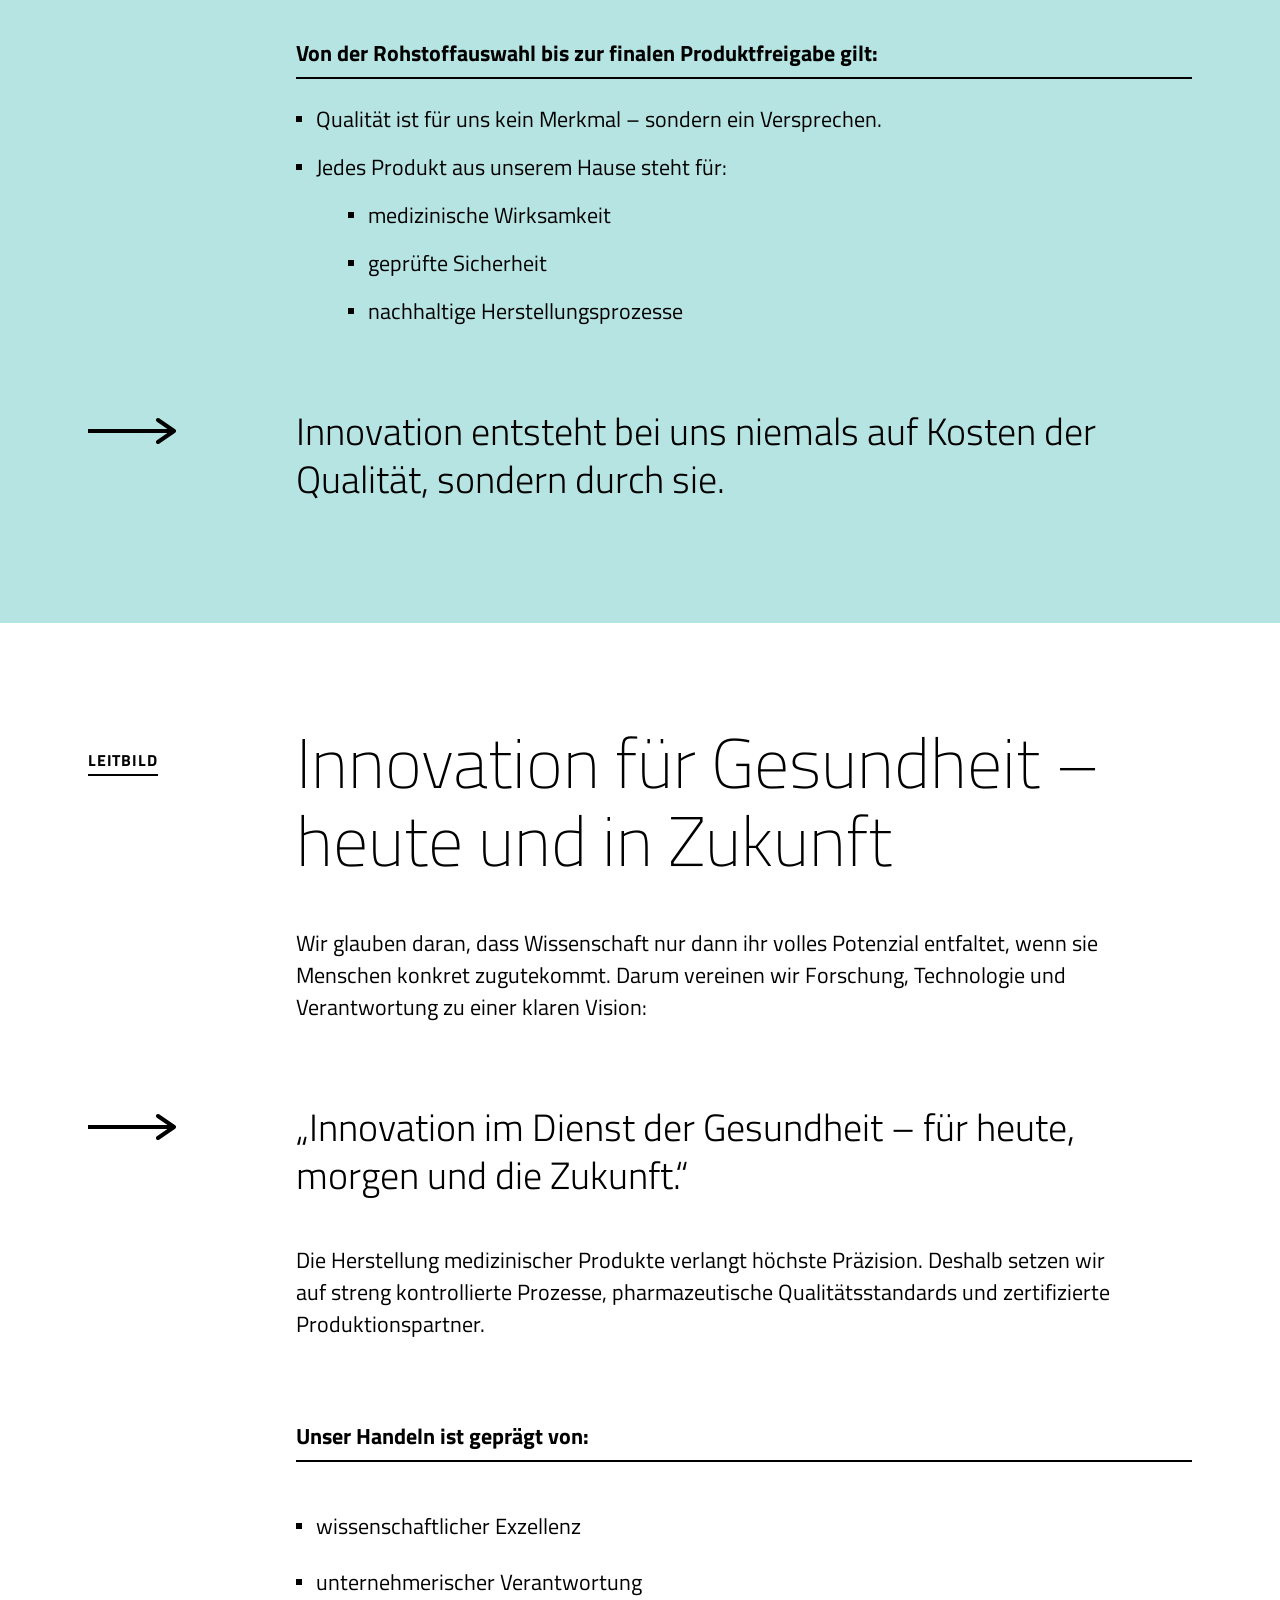
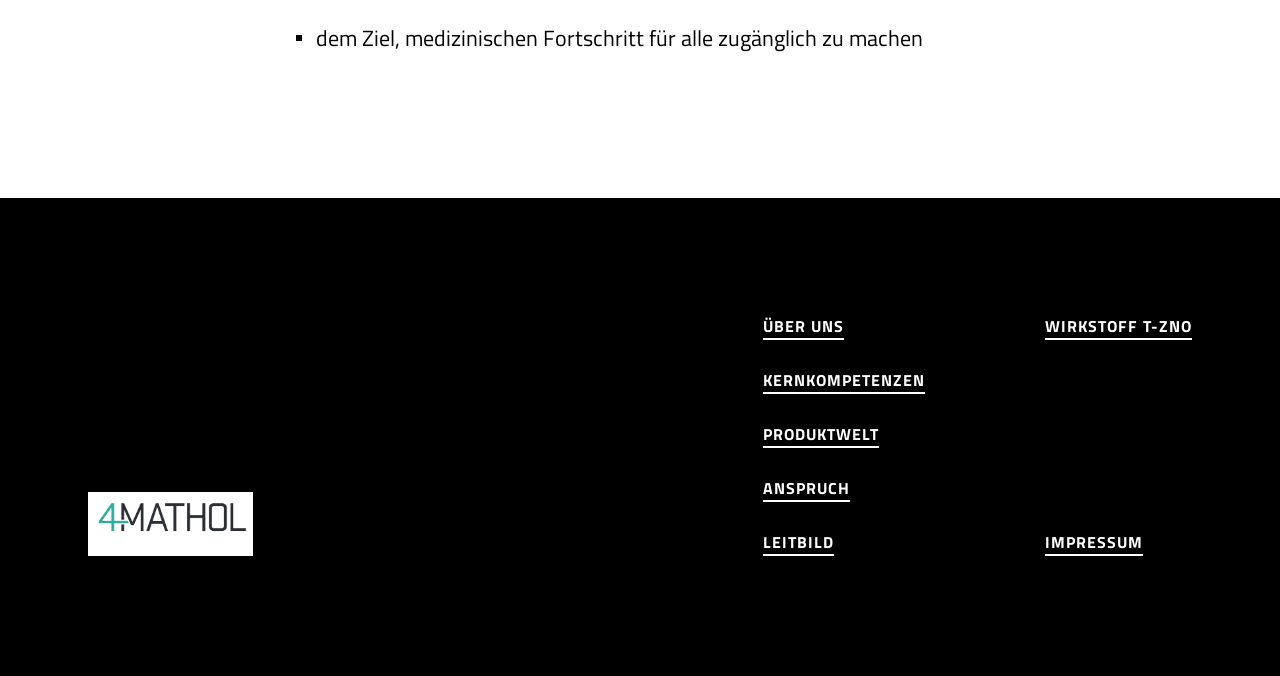
==== commit be5f4e49: "fix logo, minor updates per feedback" ====
--- a/index.html
+++ b/index.html
@@ -14,8 +14,7 @@
   <!-- ── Navbar ── -->
   <header class="navbar">
     <a href="#" class="navbar__logo">
-      <span class="navbar__logo-number">4</span>
-      <span class="navbar__logo-text">MATHOL</span>
+      <img src="Public/images/4mathol_logo.png" alt="4MATHOL" />
     </a>
     <button class="navbar__hamburger" aria-label="Menü öffnen">
       <span></span>
@@ -37,11 +36,16 @@
     </div>
   </div>
 
-  <!-- ── Hero ── -->
   <section class="hero">
     <img
       src="Public/images/Headerbild_AS-1776262522+169664974-300.png"
       alt="4MATHOL – Medizinische Innovation"
+      class="hero__bg"
+    />
+    <img
+      src="Public/images/4mathol_logo-transparent.png"
+      alt="4MATHOL Logo Hero"
+      class="hero__logo"
     />
   </section>
 
@@ -93,7 +97,7 @@
       <div class="col-right">
         <h2 class="kern-headline">Die Brücke zwischen<br>Wissenschaft & Anwendung</h2>
         <p class="kern-body">
-          Die 4-Mathol GmbH vereint interdisziplinäres Know-how aus Forschung & Entwicklung, Produktion, Qualitätsmanagement, Logistik und Vertrieb. Gemeinsam mit führenden Partnern schaffen wir medizinische Produkte, die Fortschritt spürbar machen – für Patientinnen, Patienten sind Anwender. Wir bringen wissenschaftliches Potenzial in praxistaugliche Produkte.
+          Die 4-Mathol GmbH vereint interdisziplinäres Know-how aus Forschung & Entwicklung, Produktion, Qualitätsmanagement, Logistik und Vertrieb. Gemeinsam mit führenden Partnern schaffen wir medizinische Produkte, die Fortschritt spürbar machen – für Patientinnen und Patienten. Wir bringen wissenschaftliches Potenzial in praxistaugliche Produkte.
         </p>
       </div>
     </div>
@@ -289,7 +293,7 @@
   <footer class="footer">
     <div class="footer__container">
       <a href="#" class="footer__logo">
-        <span class="footer__logo-number">4</span><span class="footer__logo-text">MATHOL</span>
+        <img src="Public/images/4mathol_logo.png" alt="4MATHOL" />
       </a>
       <div class="footer__links">
         <div class="footer__col">
--- a/style.css
+++ b/style.css
@@ -66,22 +66,14 @@
 }
 
 .navbar__logo {
-  display: flex;
-  align-items: baseline;
-  font-family: var(--font-family);
-  font-weight: var(--fw-700);
-  font-size: 42px;
-  letter-spacing: 1px;
+  display: block;
   text-decoration: none;
-  line-height: 1;
-}
-
-.navbar__logo-number {
-  color: var(--color-teal);
-}
-
-.navbar__logo-text {
-  color: var(--color-black);
+}
+
+.navbar__logo img {
+  height: 48px;
+  width: auto;
+  display: block;
 }
 
 .navbar__hamburger {
@@ -107,17 +99,33 @@
 /* ── Hero ────────────────────────────────────────────────── */
 .hero {
   width: 100%;
-  height: 300px;
+  height: 450px;
   overflow: hidden;
   position: relative;
-}
-
-.hero img {
+  display: flex;
+  justify-content: center;
+  align-items: center;
+}
+
+.hero__bg {
+  position: absolute;
+  top: 0;
+  left: 0;
   width: 100%;
   height: 100%;
   object-fit: cover;
   object-position: center center;
   display: block;
+  z-index: 1;
+}
+
+.hero__logo {
+  position: relative;
+  z-index: 2;
+  width: 50%;
+  max-width: 800px;
+  height: auto;
+  object-fit: contain;
 }
 
 /* ── Section: Über Uns ───────────────────────────────────── */
@@ -1032,20 +1040,14 @@
 }
 
 .footer__logo {
-  font-family: var(--font-family);
-  font-weight: var(--fw-300);
-  font-size: var(--fs-70);
-  letter-spacing: 2px;
-  line-height: 1;
+  display: block;
   text-decoration: none;
 }
 
-.footer__logo-number {
-  color: var(--color-teal);
-}
-
-.footer__logo-text {
-  color: var(--color-white);
+.footer__logo img {
+  height: 64px;
+  width: auto;
+  display: block;
 }
 
 .footer__links {
@@ -1110,6 +1112,7 @@
   .navbar {
     padding: 14px 20px;
   }
+
   .navbar__logo {
     font-size: 28px;
   }
@@ -1132,13 +1135,33 @@
   }
 
   /* ── Section vertical padding ── */
-  .section-ueber-uns        { padding: 48px 0 24px; }
-  .section-anspruch         { padding: 40px 0;      }
-  .section-kernkompetenzen  { padding: 48px 0 56px; }
-  .section-produktwelt      { padding: 48px 0 56px; }
-  .section-privatelabel     { padding: 0 0 56px;    }
-  .section-qualitaet        { padding: 48px 0 56px; }
-  .section-leitbild         { padding: 48px 0 56px; }
+  .section-ueber-uns {
+    padding: 48px 0 24px;
+  }
+
+  .section-anspruch {
+    padding: 40px 0;
+  }
+
+  .section-kernkompetenzen {
+    padding: 48px 0 56px;
+  }
+
+  .section-produktwelt {
+    padding: 48px 0 56px;
+  }
+
+  .section-privatelabel {
+    padding: 0 0 56px;
+  }
+
+  .section-qualitaet {
+    padding: 48px 0 56px;
+  }
+
+  .section-leitbild {
+    padding: 48px 0 56px;
+  }
 
   /* ── Remove top-margin on section labels (single-col layout) ── */
   .section-label {
@@ -1184,14 +1207,16 @@
     font-size: 16px;
     line-height: 24px;
   }
+
   .qualitaet-list-title,
   .leitbild-list-title {
     font-size: 15px;
     line-height: 22px;
   }
-  .qualitaet-list > li,
-  .qualitaet-sublist > li,
-  .leitbild-list > li {
+
+  .qualitaet-list>li,
+  .qualitaet-sublist>li,
+  .leitbild-list>li {
     font-size: 16px;
     line-height: 25px;
     margin-bottom: 12px;
@@ -1202,16 +1227,28 @@
     gap: 24px;
     margin-bottom: 36px;
   }
+
   .produkt-title {
     padding-bottom: 8px;
     margin-bottom: 10px;
   }
 
   /* ── Qualität / Leitbild containers ── */
-  .qualitaet-list-container  { margin-bottom: 44px; }
-  .leitbild-body             { margin-bottom: 36px; }
-  .leitbild-quote            { padding-bottom: 28px; }
-  .private-label-desc        { padding-bottom: 28px; }
+  .qualitaet-list-container {
+    margin-bottom: 44px;
+  }
+
+  .leitbild-body {
+    margin-bottom: 36px;
+  }
+
+  .leitbild-quote {
+    padding-bottom: 28px;
+  }
+
+  .private-label-desc {
+    padding-bottom: 28px;
+  }
 
   /* ── Arrow SVG: scale down slightly ── */
   .anspruch-arrow {
@@ -1224,10 +1261,12 @@
     gap: 8px;
     margin-bottom: 44px;
   }
+
   .image-gallery img {
     height: 160px;
     width: 240px;
   }
+
   .image-gallery img.half-cut-left,
   .image-gallery img.half-cut-right {
     width: 120px;
@@ -1241,12 +1280,15 @@
     top: 72px;
     height: calc(100vh - 72px);
   }
+
   .menu-overlay.open {
     right: 0;
   }
+
   .menu-overlay__content {
     gap: 22px;
   }
+
   .menu-overlay__link {
     font-size: 18px;
     letter-spacing: 1.5px;
@@ -1256,16 +1298,20 @@
   .footer {
     padding: 56px 0;
   }
+
   .footer__container {
     padding: 0 20px;
     gap: 40px;
   }
+
   .footer__logo {
     font-size: 40px;
   }
+
   .footer__links {
     gap: 28px;
   }
+
   .footer__col {
     gap: 20px;
   }
@@ -1288,14 +1334,37 @@
   }
 
   /* Section vertical padding */
-  .section-tzno-intro          { padding: 44px 0 28px; }
-  .section-tzno-beschreibung   { padding: 10px 0 44px; }
-  .section-wirkprinzip         { padding: 44px 0 52px; }
-  .section-patente             { padding: 44px 0 52px; }
-  .section-anwendungsbereiche  { padding: 44px 0 52px; }
-  .section-forschung           { padding: 44px 0 52px; }
-  .section-nachweise           { padding: 44px 0 52px; }
-  .section-zusammenfassung     { padding: 44px 0 52px; }
+  .section-tzno-intro {
+    padding: 44px 0 28px;
+  }
+
+  .section-tzno-beschreibung {
+    padding: 10px 0 44px;
+  }
+
+  .section-wirkprinzip {
+    padding: 44px 0 52px;
+  }
+
+  .section-patente {
+    padding: 44px 0 52px;
+  }
+
+  .section-anwendungsbereiche {
+    padding: 44px 0 52px;
+  }
+
+  .section-forschung {
+    padding: 44px 0 52px;
+  }
+
+  .section-nachweise {
+    padding: 44px 0 52px;
+  }
+
+  .section-zusammenfassung {
+    padding: 44px 0 52px;
+  }
 
   /* t-ZnO hero headline: 56 px → 26 px */
   .headline-tzno {
@@ -1349,7 +1418,8 @@
   .section-logos {
     padding: 56px 0 !important;
   }
-  .section-logos > div {
+
+  .section-logos>div {
     padding: 0 20px !important;
   }
 }
@@ -1388,16 +1458,19 @@
   .section-logos {
     padding: 52px 0 !important;
   }
+
   .logos-grid {
     flex-direction: column;
     align-items: center;
     padding: 0 20px;
     gap: 8px;
   }
+
   .logos-grid__item {
     width: 100%;
     padding: 16px 20px;
   }
+
   .logos-grid__item img {
     height: 70px;
     max-width: 100%;
@@ -1427,7 +1500,7 @@
   }
 
   /* Contact & legal content flex columns: shrink font + gap */
-  .section-impressum .col-right > div {
+  .section-impressum .col-right>div {
     font-size: 15px !important;
     line-height: 1.65 !important;
     gap: 22px !important;
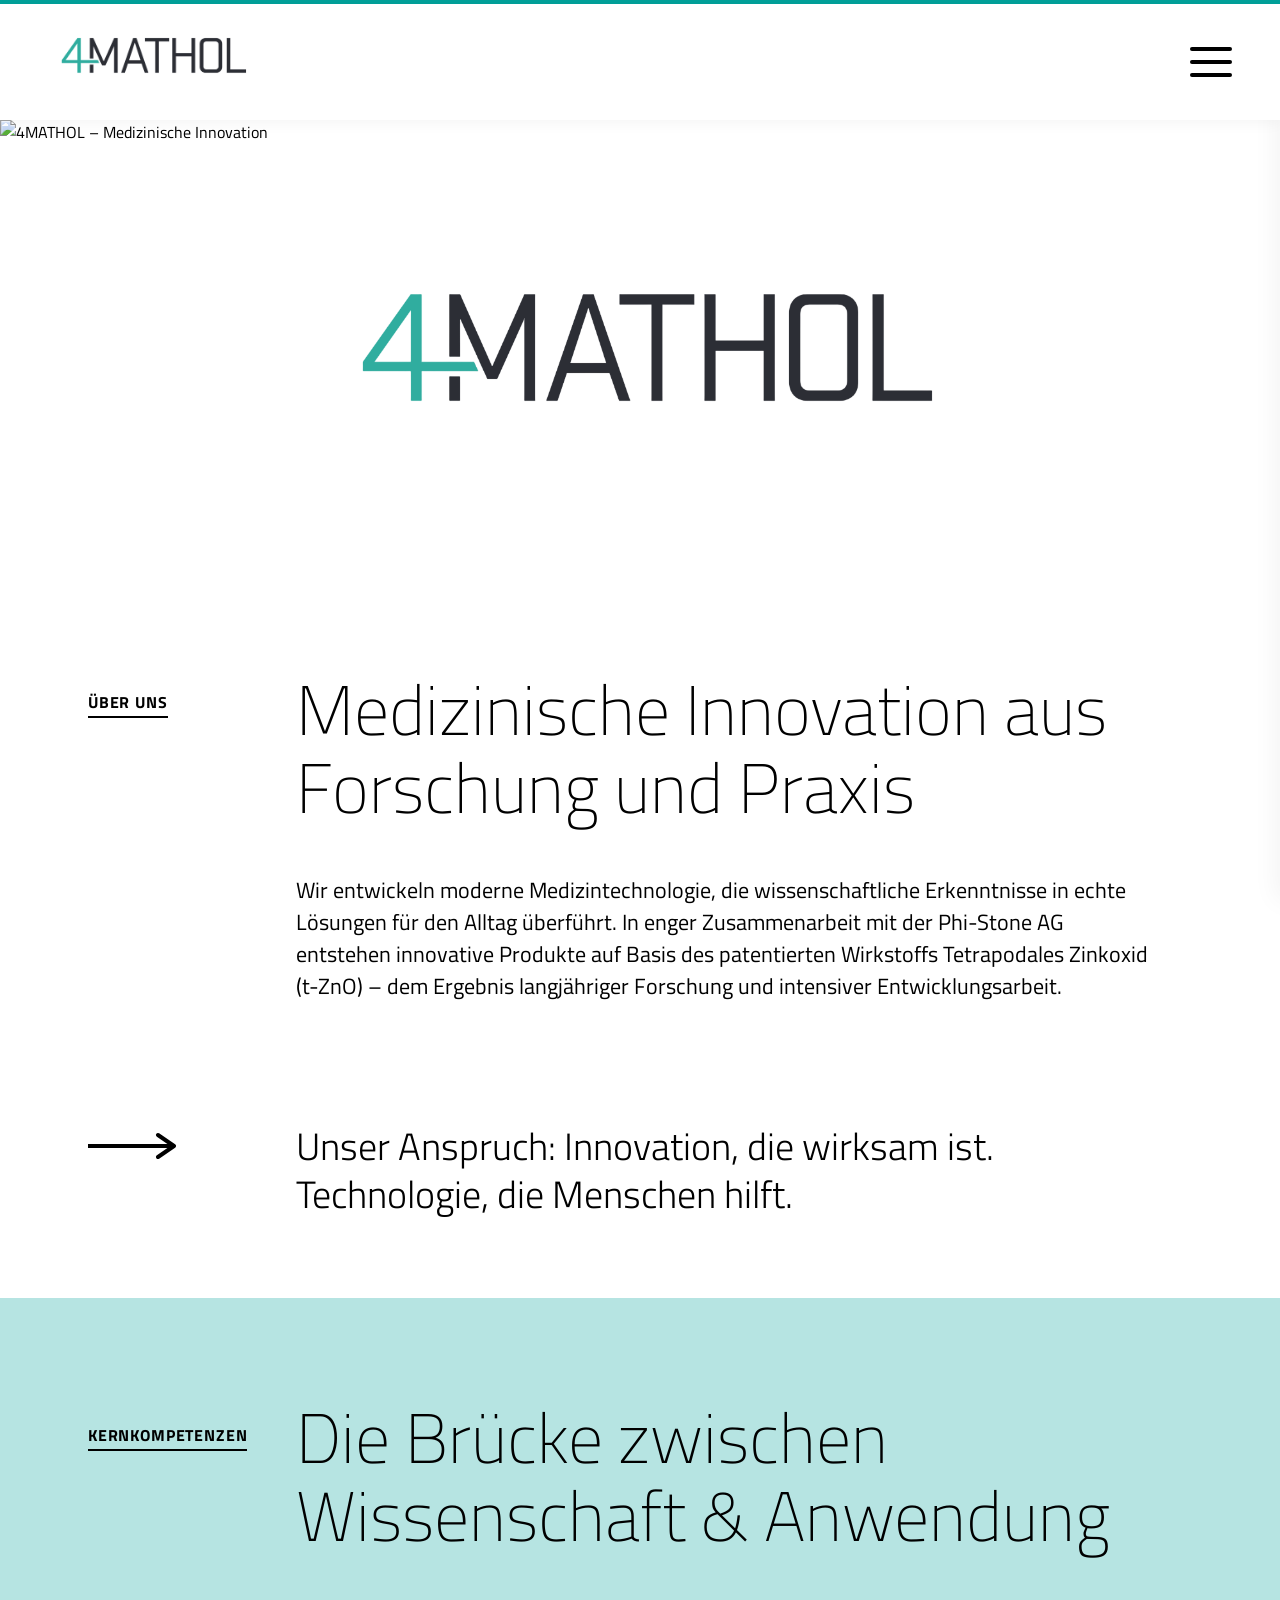
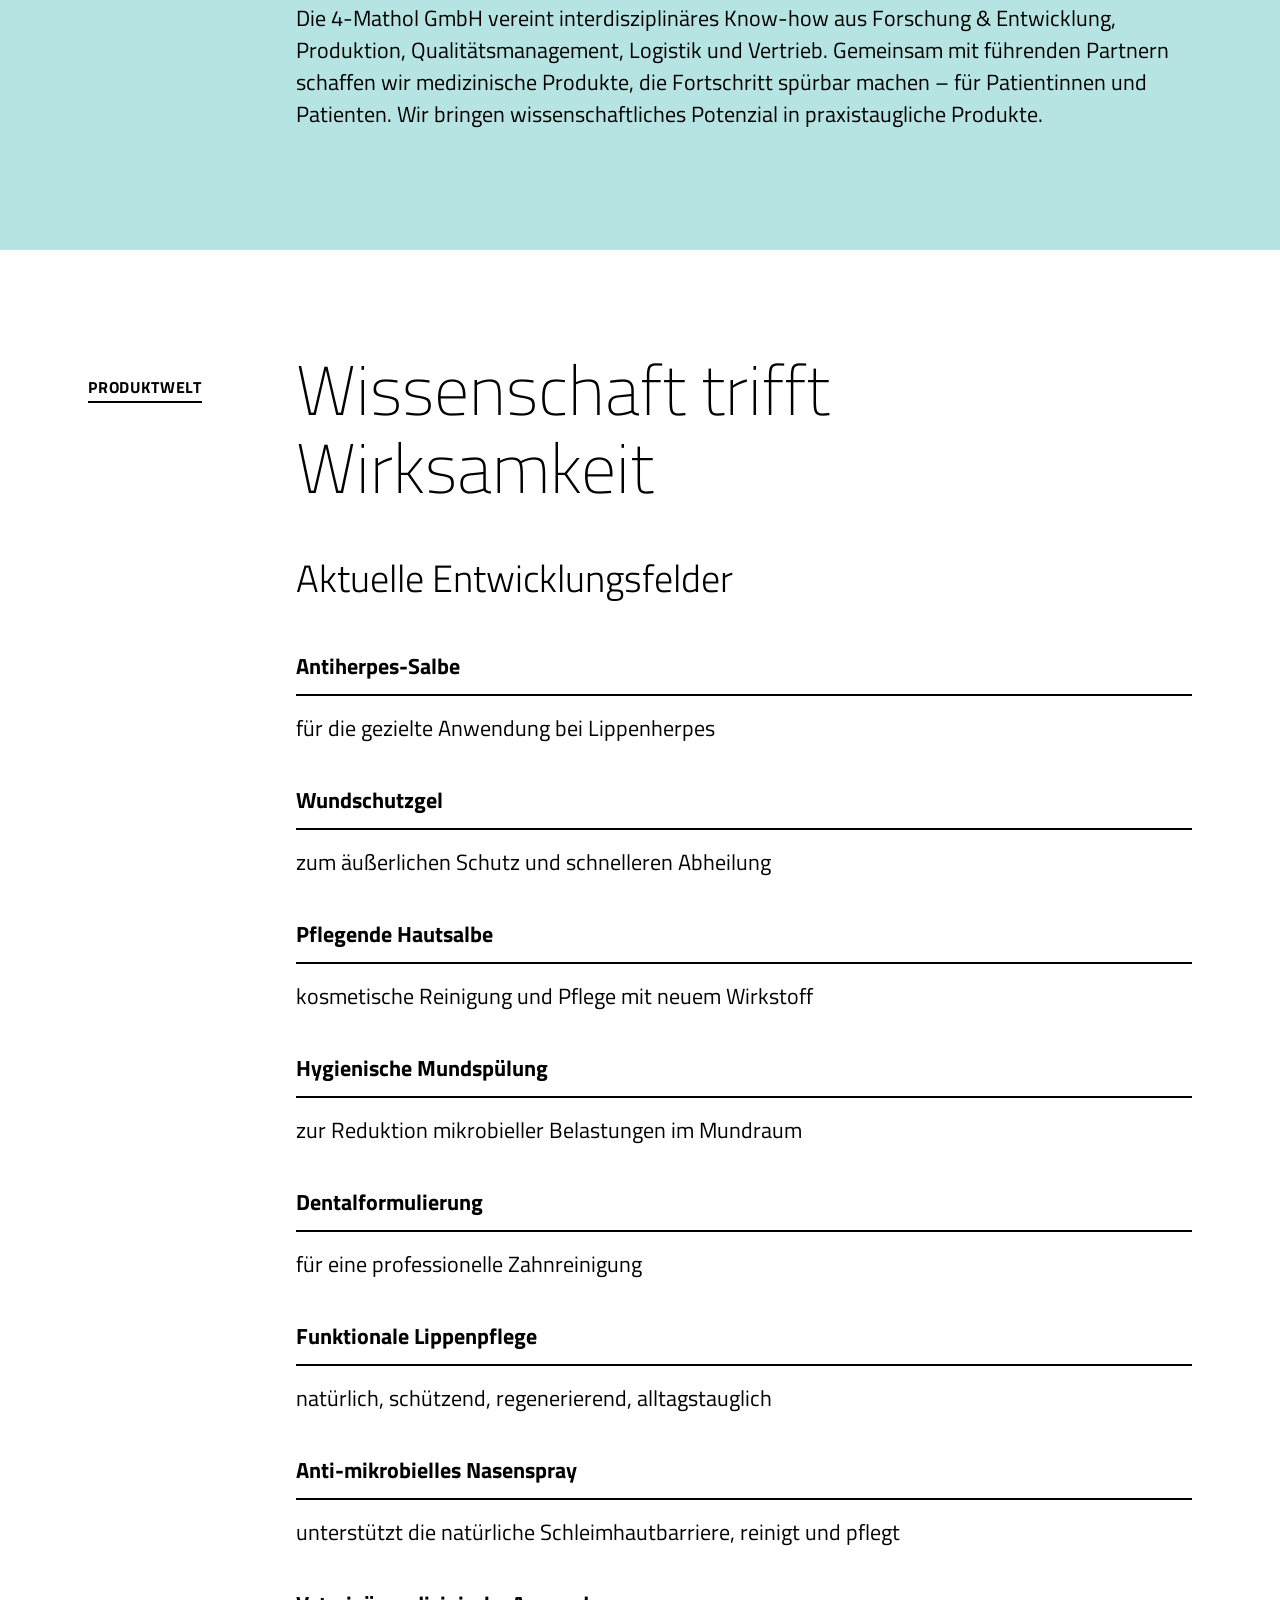
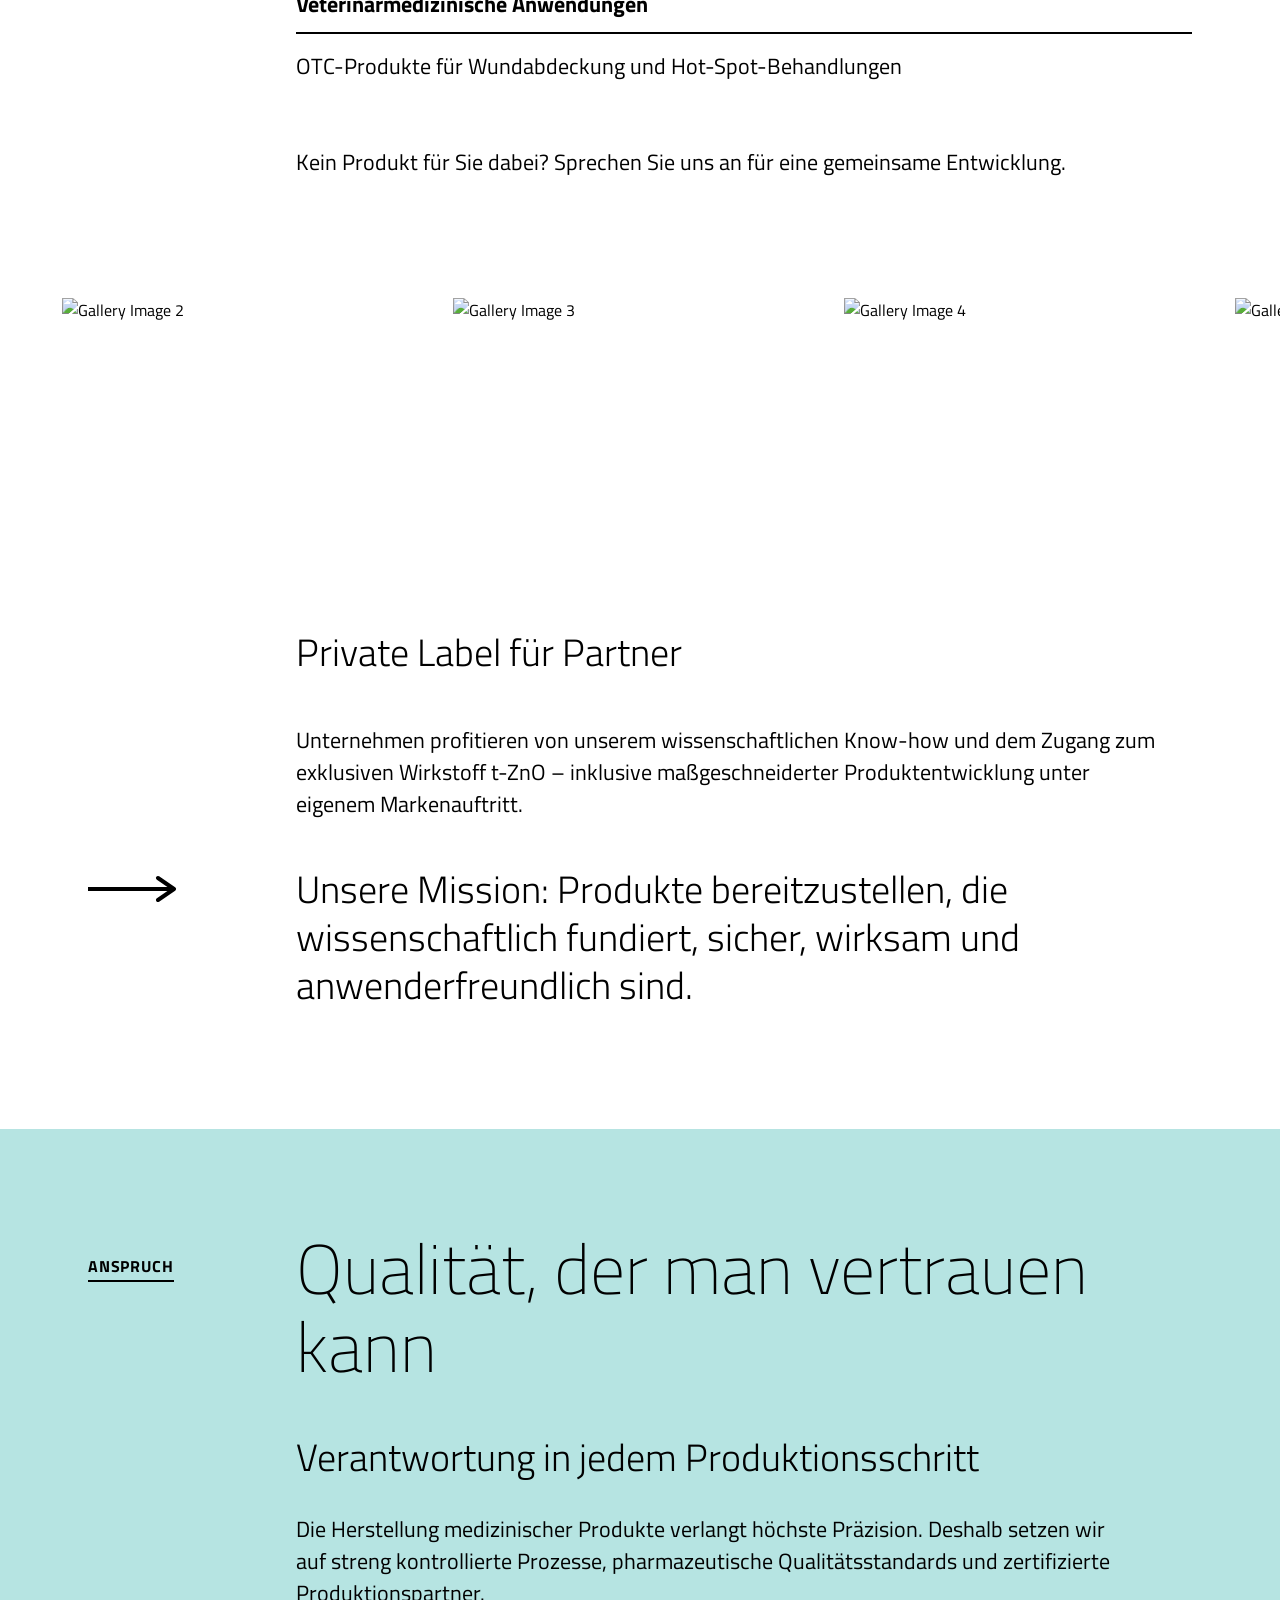
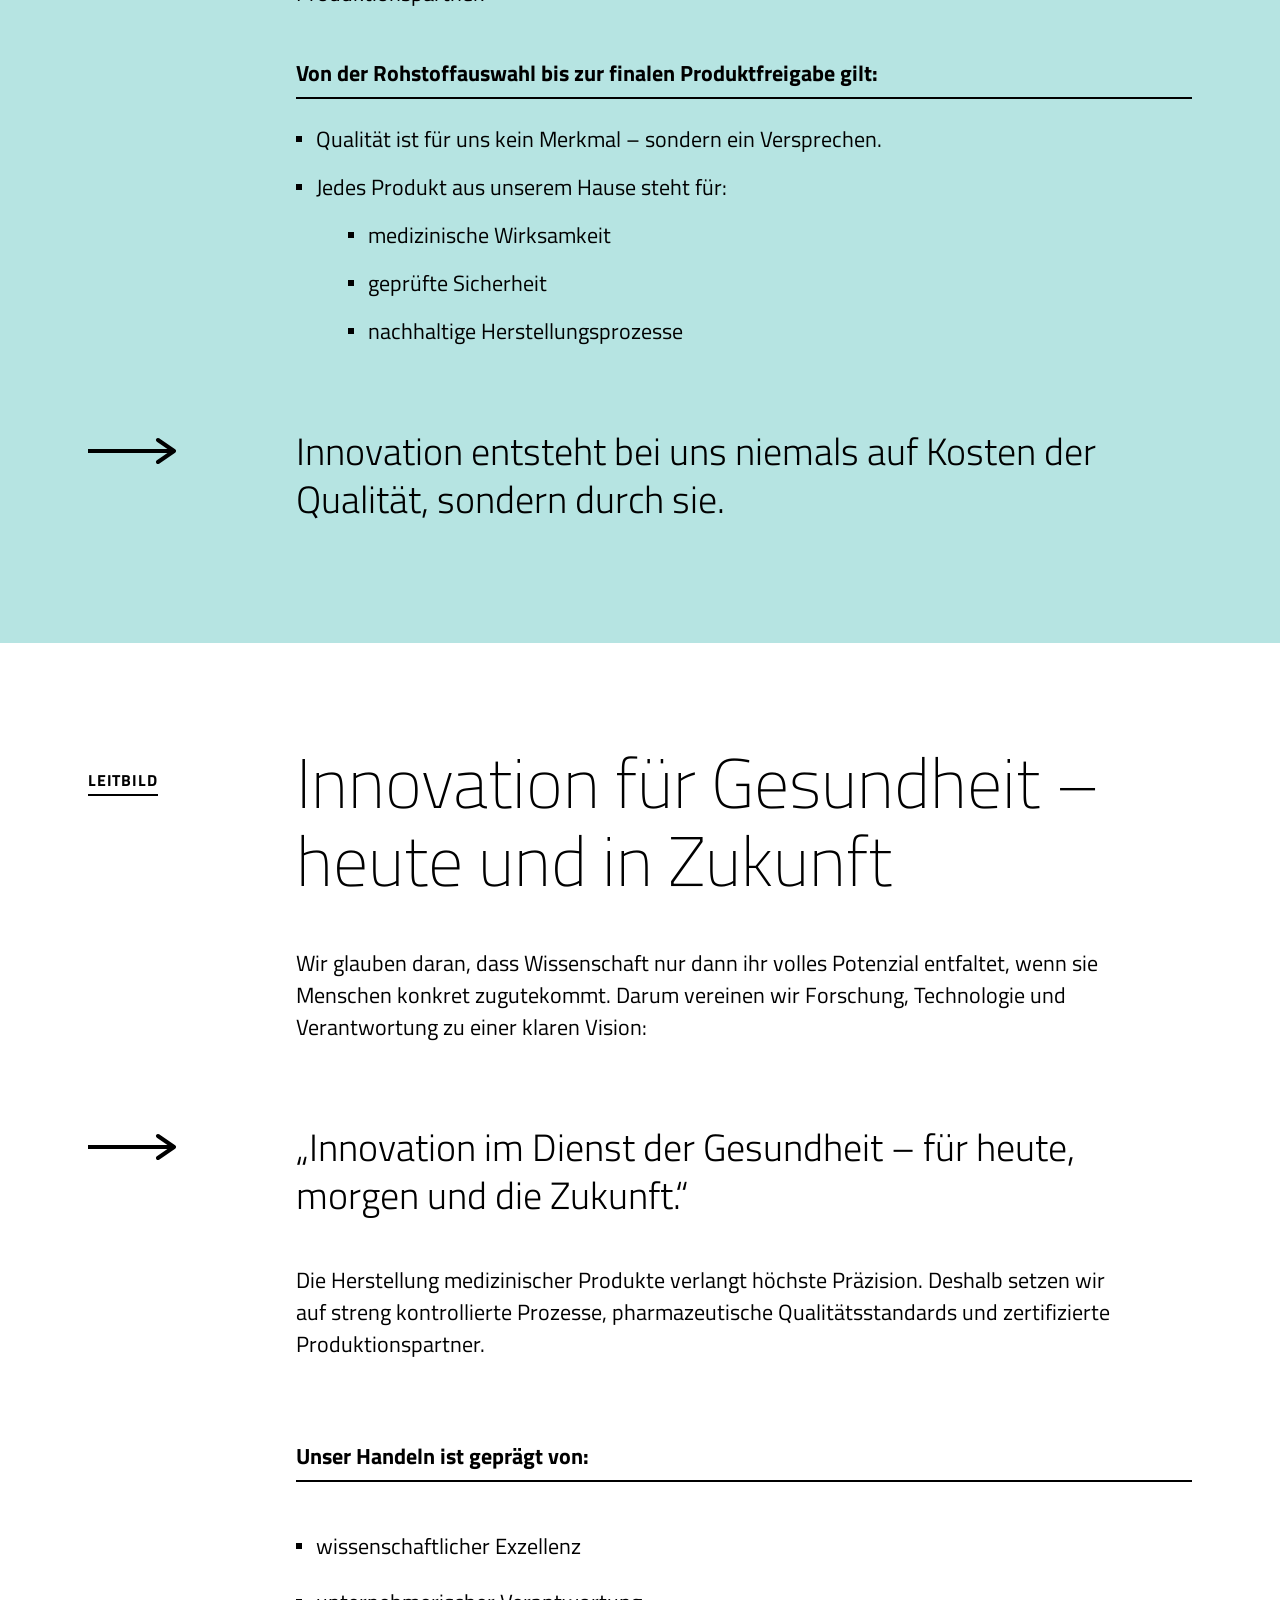
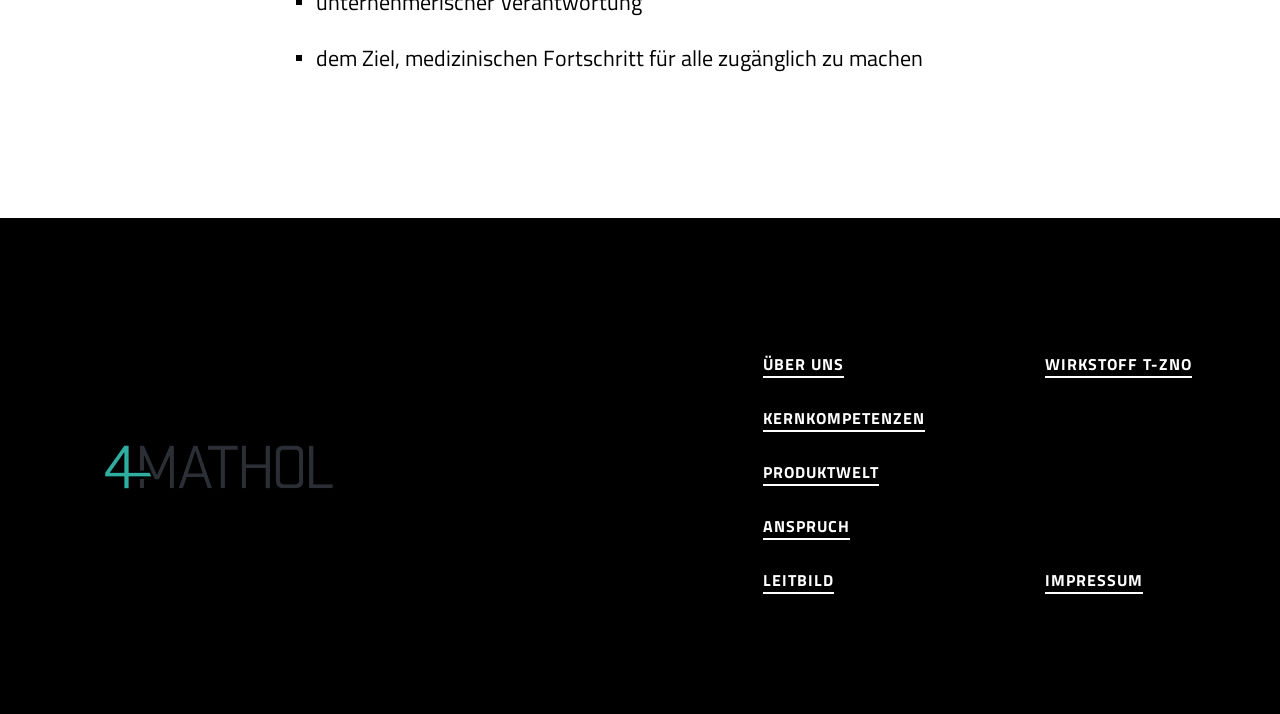
==== commit 8c22fc60: "fix footer logo size" ====
--- a/index.html
+++ b/index.html
@@ -293,7 +293,7 @@
   <footer class="footer">
     <div class="footer__container">
       <a href="#" class="footer__logo">
-        <img src="Public/images/4mathol_logo.png" alt="4MATHOL" />
+        <img src="Public/images/4mathol_logo-transparent.png" alt="4MATHOL" />
       </a>
       <div class="footer__links">
         <div class="footer__col">
--- a/style.css
+++ b/style.css
@@ -57,7 +57,7 @@
   display: flex;
   align-items: center;
   justify-content: space-between;
-  padding: 24px 48px;
+  padding: 18px 48px;
   background: var(--color-white);
   position: sticky;
   top: 0;
@@ -66,12 +66,14 @@
 }
 
 .navbar__logo {
-  display: block;
+  display: flex;
+  align-items: center;
   text-decoration: none;
+  transform: translateY(2px);
 }
 
 .navbar__logo img {
-  height: 48px;
+  height: 80px;
   width: auto;
   display: block;
 }
@@ -1045,8 +1047,9 @@
 }
 
 .footer__logo img {
-  height: 64px;
+  height: 256px;
   width: auto;
+  max-width: 100%;
   display: block;
 }
 
@@ -1110,11 +1113,16 @@
 
   /* Navbar */
   .navbar {
-    padding: 14px 20px;
+    padding: 11px 20px;
   }
 
   .navbar__logo {
     font-size: 28px;
+  }
+
+  .navbar__logo img {
+    height: 54px;
+    transform: translateY(1px);
   }
 
   /* Hero */
@@ -1304,8 +1312,9 @@
     gap: 40px;
   }
 
-  .footer__logo {
-    font-size: 40px;
+  .footer__logo img {
+    height: 160px;
+    max-width: 100%;
   }
 
   .footer__links {
